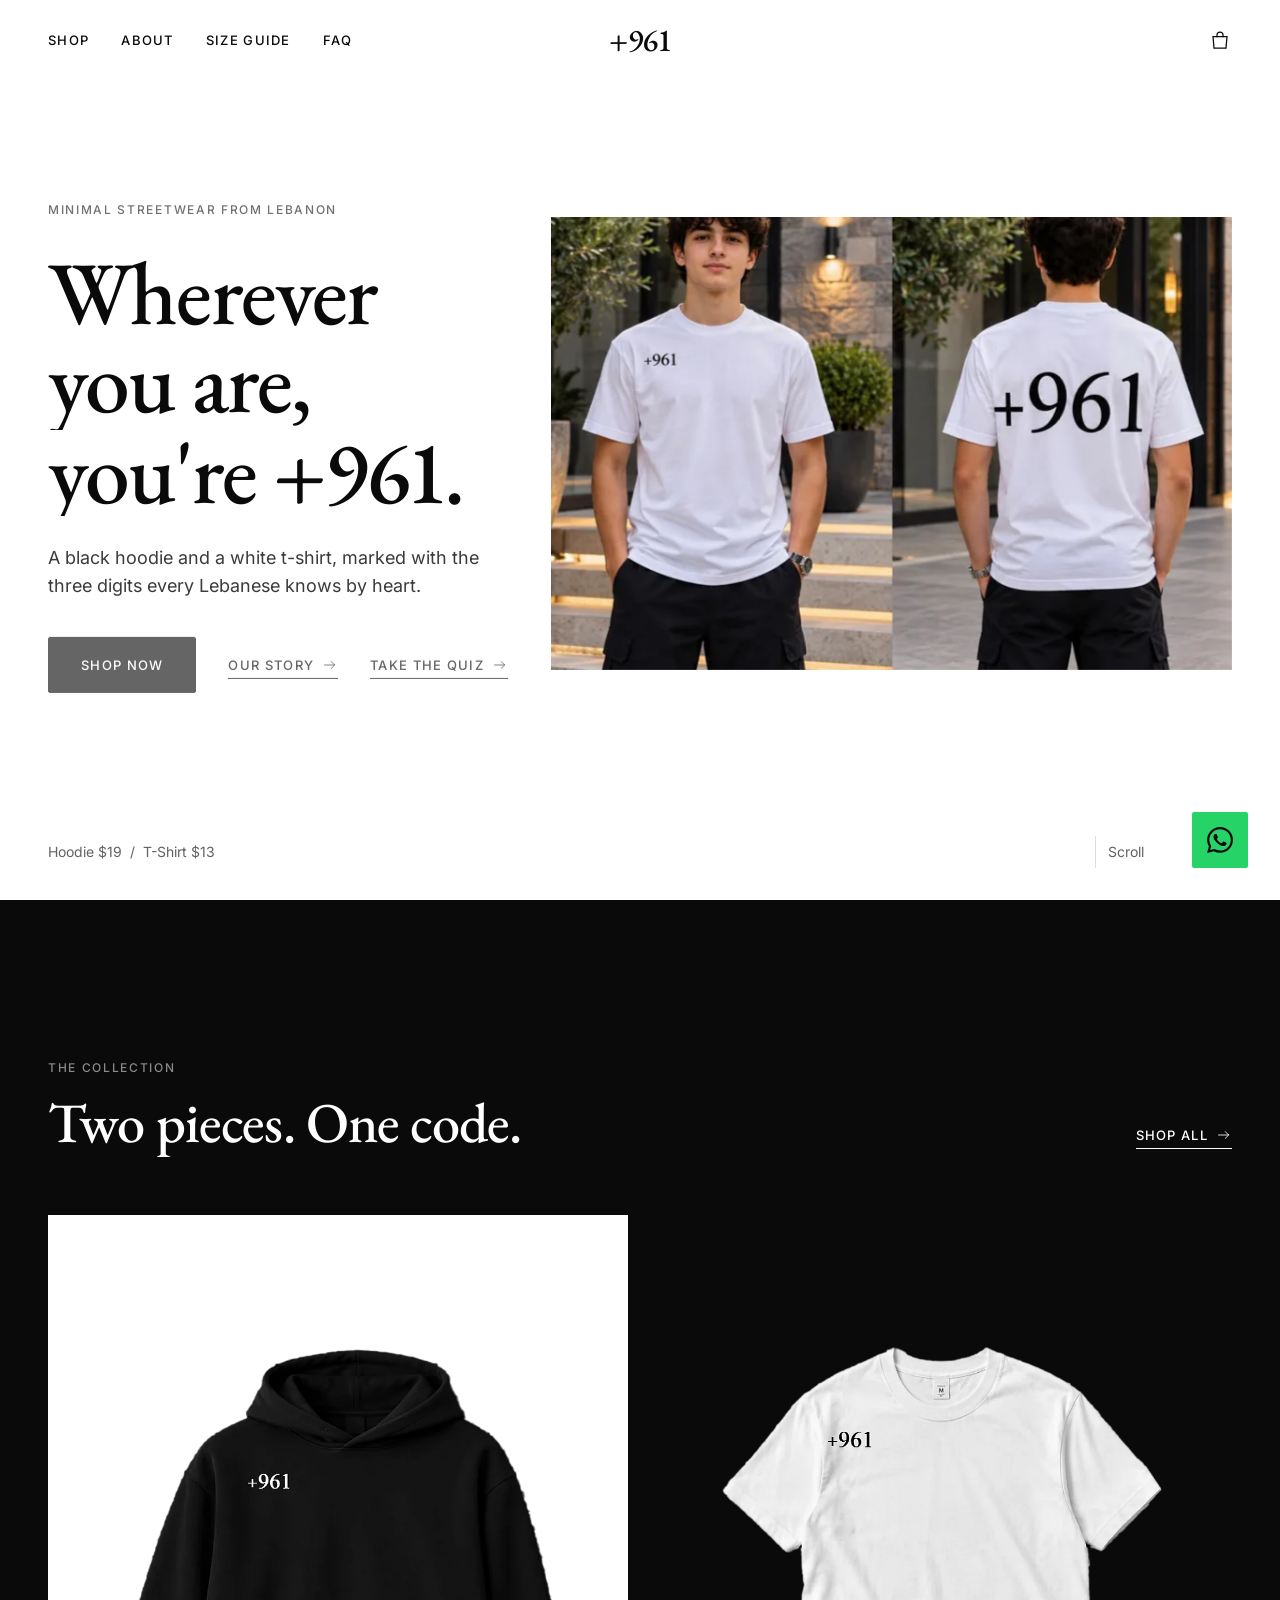
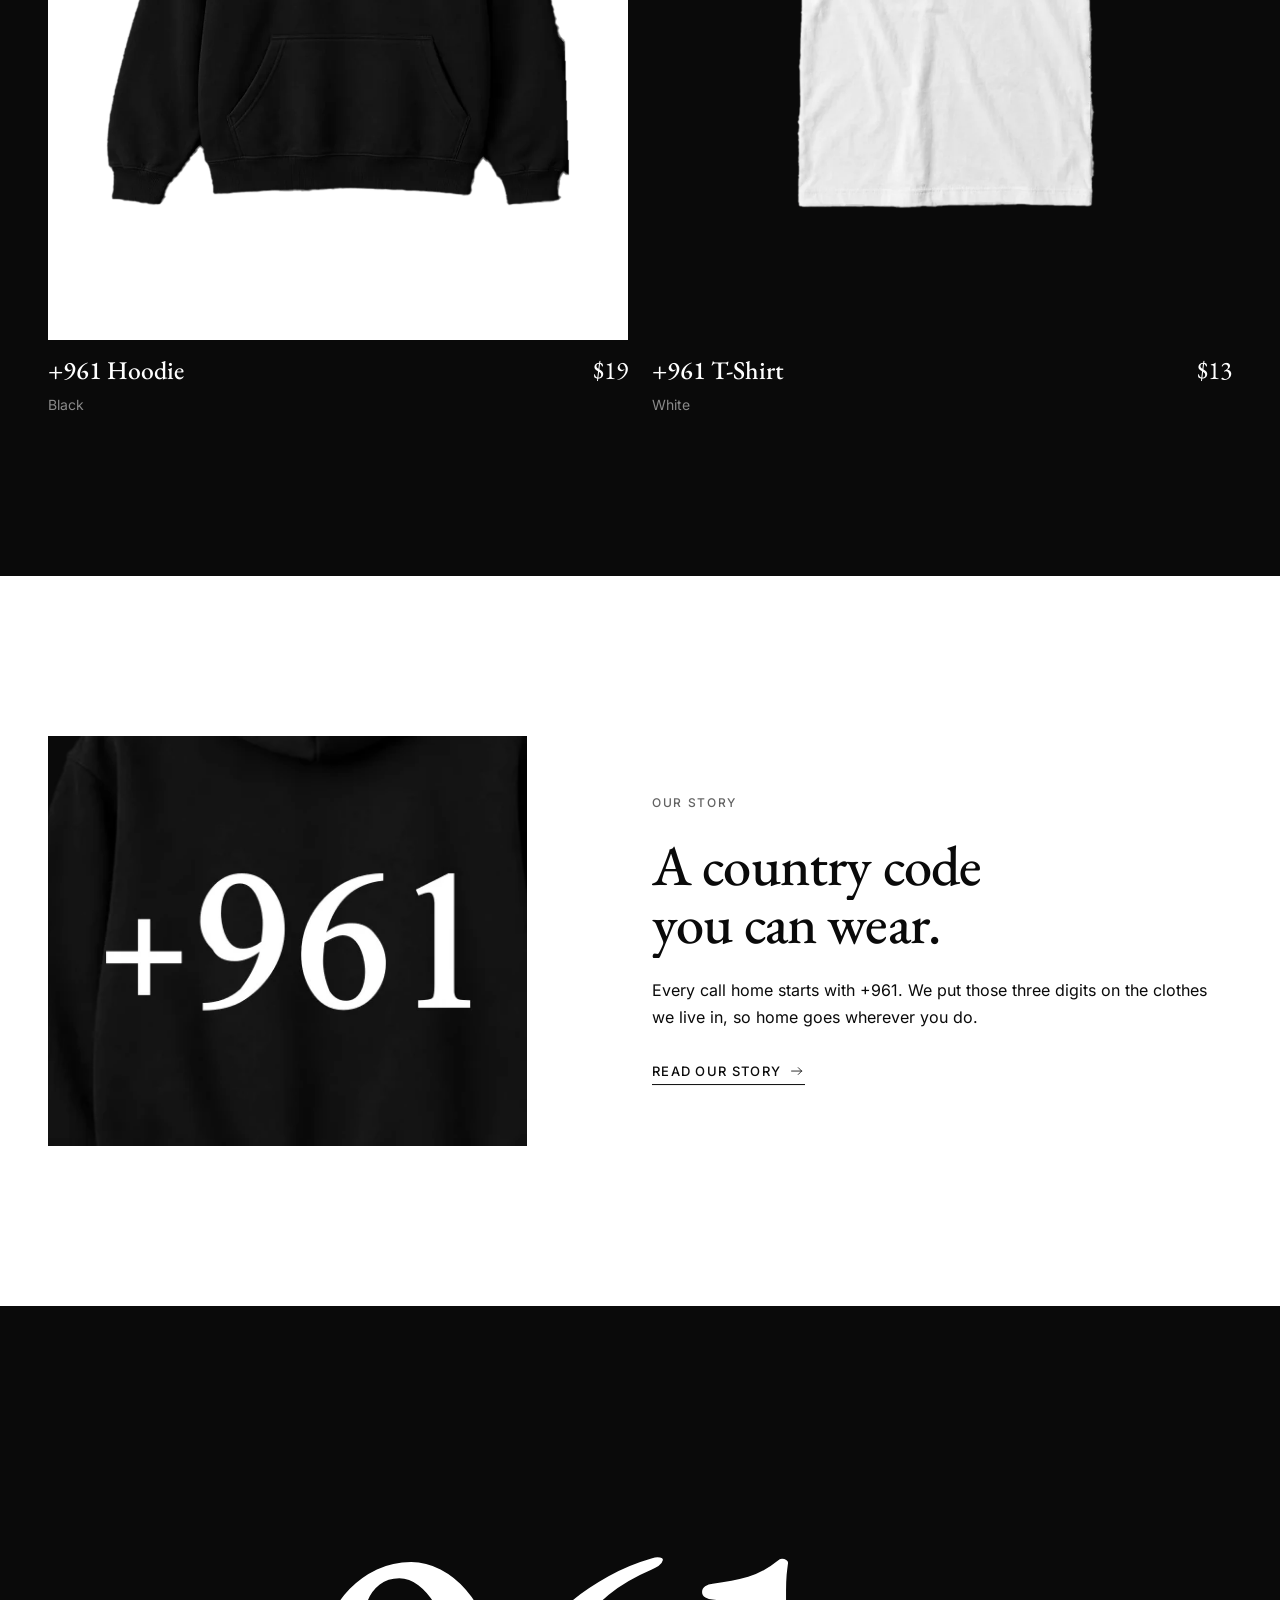
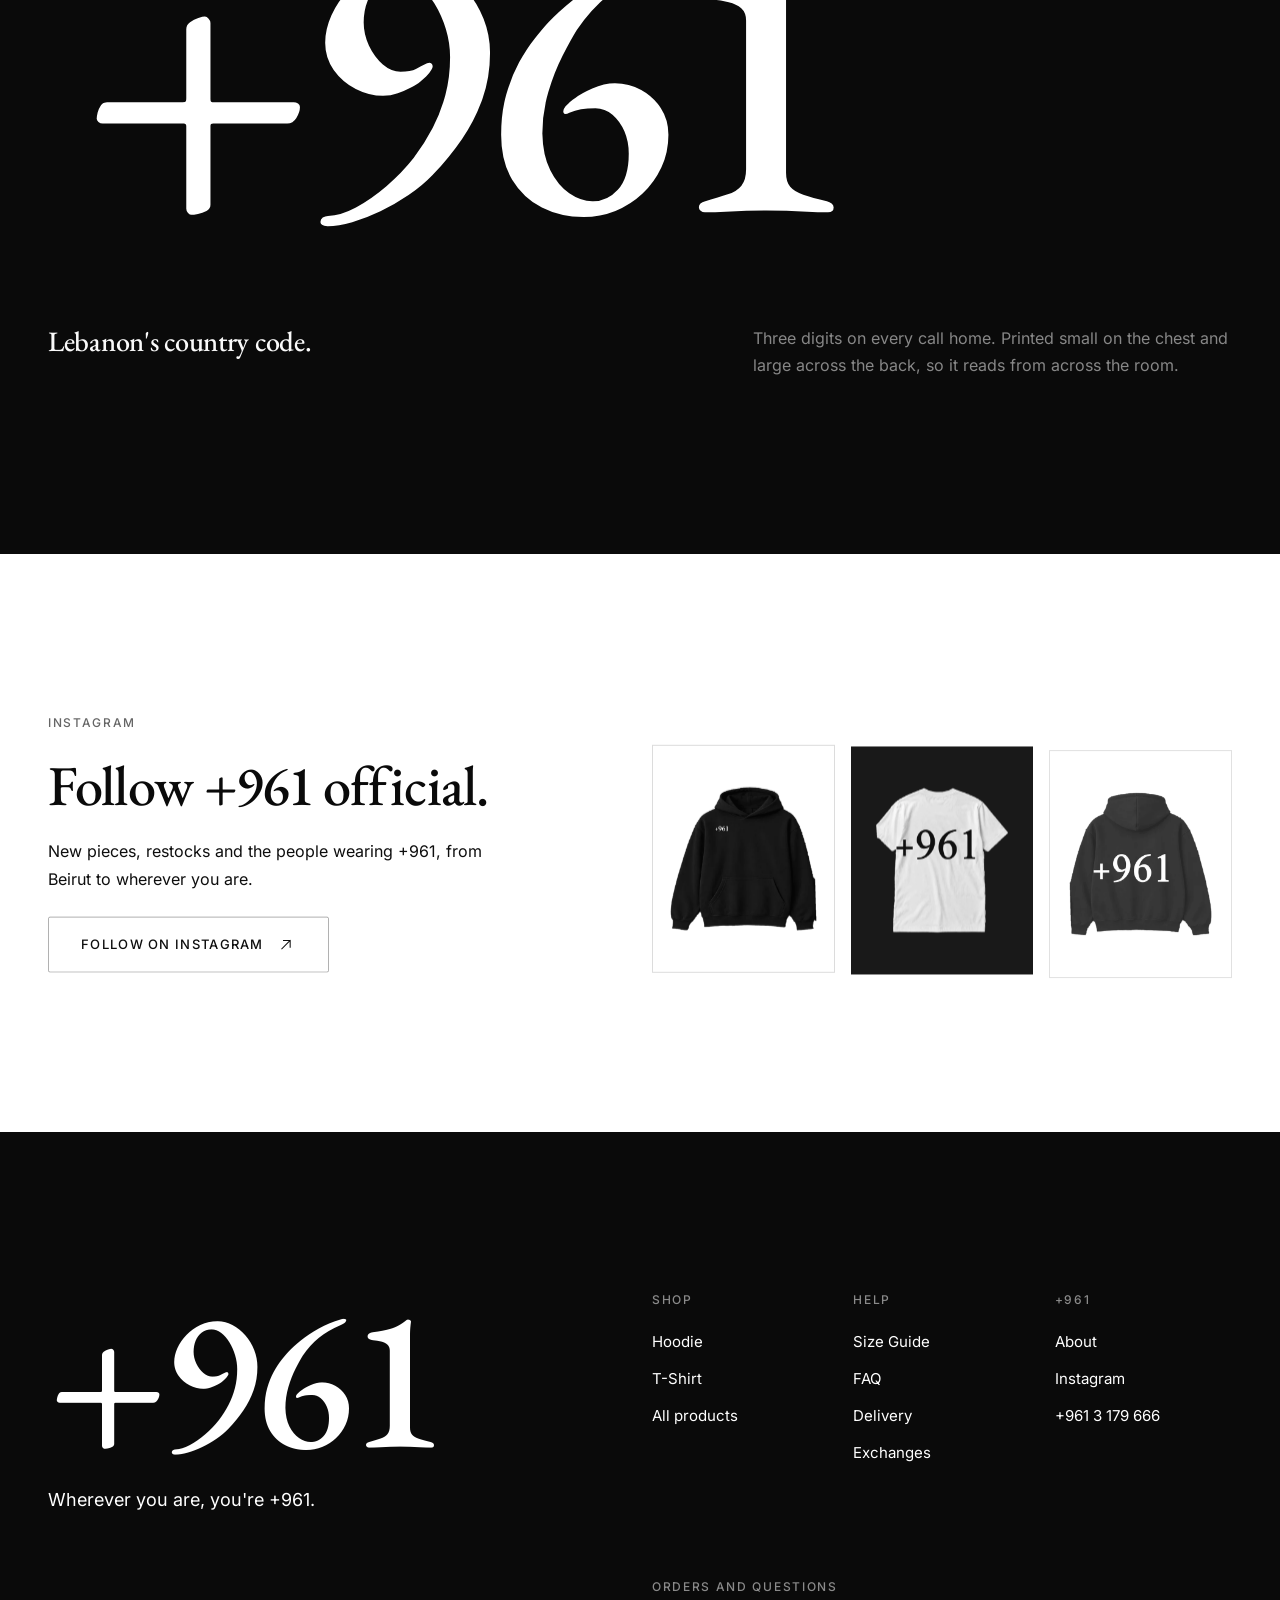
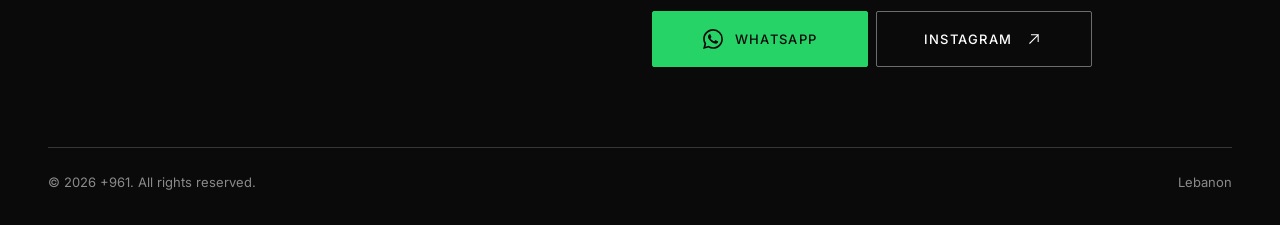
==== index.html @ 2a993844 "Always show the newest version and open on the home page - Pages carry a site version; version.json " ====
<!doctype html>
<html lang="en" data-page="index" data-template="home" data-build="9ef521ce">
<head>
  <meta charset="utf-8">
  <meta name="viewport" content="width=device-width, initial-scale=1, viewport-fit=cover">
  <title>+961 | Lebanese Clothing Brand and Streetwear</title>
  
  <meta name="description" content="+961 is a minimalist Lebanese clothing brand. Shop the +961 hoodie and +961 t-shirt, made for Lebanese people in Lebanon and around the world.">
  
  <meta name="theme-color" content="#0A0A0A">
  <!-- Open Graph: once the site is live, replace each relative image path below with the full URL (https://yourdomain.com/assets/img/...) -->
  <meta property="og:site_name" content="+961">
  <meta property="og:type" content="website">
  <meta property="og:title" content="+961 | Lebanese Clothing Brand and Streetwear">
  <meta property="og:description" content="+961 is a minimalist Lebanese clothing brand. Shop the +961 hoodie and +961 t-shirt, made for Lebanese people in Lebanon and around the world.">
  <meta property="og:image" content="assets/img/og-home.jpg">
  <meta property="og:image:width" content="1200">
  <meta property="og:image:height" content="630">
  <meta property="og:image:alt" content="+961, a Lebanese clothing brand">
  <meta name="twitter:card" content="summary_large_image">
  <link rel="icon" type="image/png" sizes="32x32" href="assets/img/favicon-32.png">
  <link rel="apple-touch-icon" href="assets/img/apple-touch-icon.png">
  <link rel="preload" href="assets/fonts/inter-latin-400-normal.woff2" as="font" type="font/woff2" crossorigin>
  <link rel="preload" href="assets/fonts/eb-garamond-latin-500-normal.woff2" as="font" type="font/woff2" crossorigin>
  <link rel="stylesheet" href="assets/css/site.css?v=fe96176f">
  <style>.is-entering .curtain{animation:curtain-safety 0s 2.5s forwards}@keyframes curtain-safety{to{visibility:hidden}}</style>
  <script>(function(){var d=document.documentElement;d.classList.add('js');try{var c=JSON.parse(localStorage.getItem('961-cart')||'[]');if(Array.isArray(c)&&c.length){d.classList.add('has-bag');d.style.setProperty('--bag-lines',c.length)}}catch(e){}try{if(!window.matchMedia('(prefers-reduced-motion: reduce)').matches&&!localStorage.getItem('961-intro'))d.classList.add('has-intro');if(sessionStorage.getItem('961-nav')){sessionStorage.removeItem('961-nav');d.classList.add('is-entering');}}catch(e){}})();</script>
  <script type="application/ld+json">{"@context":"https://schema.org","@type":"ClothingStore","name":"+961","slogan":"Wherever you are, you're +961.","telephone":"+9613179666","address":{"@type":"PostalAddress","addressCountry":"LB"},"sameAs":["https://www.instagram.com/961o.fficial/"],"currenciesAccepted":"USD","paymentAccepted":"Cash"}</script>
</head>
<body>

  <a class="skip-link" href="#main">Skip to content</a>
  <header class="header" id="header" data-theme="light">
    <div class="header__bg" aria-hidden="true"></div>
    <div class="progress" aria-hidden="true"><span></span></div>
    <div class="wrap header__inner">
      <div class="header__left">
        <button class="icon-btn menu-toggle" type="button" aria-label="Open menu" aria-expanded="false" aria-controls="menu"><span class="burger" aria-hidden="true"><i></i><i></i></span></button>
        <nav class="nav" aria-label="Main">
          <a class="nav__link" href="shop.html" data-nav="shop">Shop</a>
          <a class="nav__link" href="about.html" data-nav="about">About</a>
          <a class="nav__link" href="size-guide.html" data-nav="size-guide">Size Guide</a>
          <a class="nav__link" href="faq.html" data-nav="faq">FAQ</a>
        </nav>
      </div>
      <a class="logo" href="index.html" aria-label="+961, home">+961</a>
      <div class="header__right">
        <button class="icon-btn cart-btn" type="button" data-cart-open aria-label="Open bag, 0 items" aria-controls="cart"><svg class="icon" viewBox="0 0 24 24" aria-hidden="true"><path d="M5 8.5h14l-1 11.5H6L5 8.5Z"/><path d="M9 8.5V7a3 3 0 0 1 6 0v1.5"/></svg><span class="cart-btn__count" data-cart-count aria-hidden="true"><span>0</span></span></button>
      </div>
    </div>
  </header>
  <main id="main" tabindex="-1" data-route="index" data-template="home">
    <section class="hero" data-theme="light">
      <div class="wrap hero__grid">
        <div class="hero__text" data-fab-avoid>
          <p class="label muted" data-hero-fade>Minimal streetwear from Lebanon</p>
          <h1 class="display hero__title">Wherever you are, you're +961.</h1>
          <p class="lead" data-hero-fade>A black hoodie and a white t-shirt, marked with the three digits every Lebanese knows by heart.</p>
          <div class="hero__cta" data-hero-fade data-fab-avoid>
            <a class="btn" href="shop.html"><span class="btn__label">Shop now</span></a>
            <a class="link" href="about.html">Our story <svg class="icon" viewBox="0 0 24 24" aria-hidden="true"><path d="M4 12h15M14 7l5 5-5 5"/></svg></a>
            <button class="link" type="button" data-open-quiz aria-haspopup="dialog" aria-controls="quiz">Take the quiz <svg class="icon" viewBox="0 0 24 24" aria-hidden="true"><path d="M4 12h15M14 7l5 5-5 5"/></svg></button>
          </div>
        </div>
        <div class="hero__media">
          <div class="hero__frame media" data-hero-media>
            <div class="mask__in"><div class="mask__img">
              <img class="hero__img" src="assets/img/lifestyle-tshirt-1284.webp" srcset="assets/img/lifestyle-tshirt-800.webp 800w, assets/img/lifestyle-tshirt-1284.webp 1284w" sizes="(min-width: 1024px) 55vw, 100vw" width="1284" height="860" fetchpriority="high" decoding="async" alt="A young man wearing the white +961 t-shirt, seen from the front with +961 small on the chest and from the back with +961 large across the shoulders">
            </div></div>
          </div>
        </div>
      </div>
      <div class="wrap hero__foot small">
        <span>Hoodie $19 &nbsp;/&nbsp; T-Shirt $13</span>
        <span class="scroll-cue"><span class="scroll-cue__line" aria-hidden="true"></span>Scroll</span>
      </div>
    </section>

    <section class="section" data-theme="dark" aria-labelledby="collection-title">
      <div class="wrap">
        <div class="head head--split">
          <div class="head">
            <p class="label">The collection</p>
            <h2 class="h2" id="collection-title" data-split>Two pieces. One code.</h2>
          </div>
          <a class="link" href="shop.html" data-reveal>Shop all <svg class="icon" viewBox="0 0 24 24" aria-hidden="true"><path d="M4 12h15M14 7l5 5-5 5"/></svg></a>
        </div>
        <div class="cards" data-reveal-group>
          <article class="card" data-reveal-item>
          <a class="card__link" href="hoodie.html" aria-label="+961 Hoodie $19 Black">
            <div class="card__media media tile--light" data-mask>
              <div class="mask__in"><div class="mask__img">
                <img class="card__img card__img--front" src="assets/img/hoodie-front-600.webp" srcset="assets/img/hoodie-front-600.webp 600w, assets/img/hoodie-front-1000.webp 1000w" sizes="50vw" width="1000" height="1250" loading="lazy" decoding="async" alt="+961 Hoodie in black, front view with a small white +961 print on the chest">
                <img class="card__img card__img--back" src="assets/img/hoodie-back-600.webp" srcset="assets/img/hoodie-back-600.webp 600w, assets/img/hoodie-back-1000.webp 1000w" sizes="50vw" width="1000" height="1250" loading="lazy" decoding="async" alt="+961 Hoodie in black, back view with a large white +961 print across the back">
              </div></div>
            </div>
            <div class="card__info">
              <h3 class="card__name">+961 Hoodie</h3>
              <p class="card__price">$19</p>
            </div>
            <p class="card__meta"><span>Black</span><span class="card__view" aria-hidden="true">View</span></p>
          </a>
        </article>
          <article class="card" data-reveal-item>
          <a class="card__link" href="t-shirt.html" aria-label="+961 T-Shirt $13 White">
            <div class="card__media media tile--dark" data-mask>
              <div class="mask__in"><div class="mask__img">
                <img class="card__img card__img--front" src="assets/img/tshirt-front-600.webp" srcset="assets/img/tshirt-front-600.webp 600w, assets/img/tshirt-front-1000.webp 1000w" sizes="50vw" width="1000" height="1250" loading="lazy" decoding="async" alt="+961 T-Shirt in white, front view with a small black +961 print on the chest">
                <img class="card__img card__img--back" src="assets/img/tshirt-back-600.webp" srcset="assets/img/tshirt-back-600.webp 600w, assets/img/tshirt-back-1000.webp 1000w" sizes="50vw" width="1000" height="1250" loading="lazy" decoding="async" alt="+961 T-Shirt in white, back view with a large black +961 print across the back">
              </div></div>
            </div>
            <div class="card__info">
              <h3 class="card__name">+961 T-Shirt</h3>
              <p class="card__price">$13</p>
            </div>
            <p class="card__meta"><span>White</span><span class="card__view" aria-hidden="true">View</span></p>
          </a>
        </article>
        </div>
      </div>
    </section>

    <section class="section" data-theme="light" aria-labelledby="story-title">
      <div class="wrap grid story">
        <div class="story__media">
          <div class="media tile--dark" data-mask>
            <div class="mask__in"><div class="mask__img">
              <img src="assets/img/print-detail.webp" width="496" height="424" loading="lazy" decoding="async" alt="Close-up of the white +961 print on black fabric">
            </div></div>
          </div>
        </div>
        <div class="story__text">
          <p class="label muted" data-reveal>Our story</p>
          <h2 class="h2" id="story-title" data-split>A country code you can wear.</h2>
          <p class="body" data-reveal>Every call home starts with +961. We put those three digits on the clothes we live in, so home goes wherever you do.</p>
          <a class="link" href="about.html" data-reveal>Read our story <svg class="icon" viewBox="0 0 24 24" aria-hidden="true"><path d="M4 12h15M14 7l5 5-5 5"/></svg></a>
        </div>
      </div>
    </section>

    <section class="section statement" data-theme="dark" aria-label="+961">
      <p class="statement__type" data-statement aria-hidden="true">+961</p>
      <div class="wrap statement__foot">
        <p class="h3" data-reveal>Lebanon's country code.</p>
        <p class="body muted" data-reveal>Three digits on every call home. Printed small on the chest and large across the back, so it reads from across the room.</p>
      </div>
    </section>

    <section class="section" data-theme="light" aria-labelledby="ig-title">
      <div class="wrap">
        <!-- Reviews stay hidden until you add real reviews in assets/js/content.js -->
        <div class="reviews" data-reviews hidden>
          <div class="head"><p class="label">From customers</p><h2 class="h2">In their words.</h2></div>
          <div class="reviews__list"></div>
        </div>
        <!-- Customer photos stay hidden until you add real photos in assets/js/content.js -->
        <div class="gallery" data-gallery hidden>
          <div class="head"><p class="label">Worn by you</p><h2 class="h2">+961, around the world.</h2></div>
          <div class="gallery__grid"></div>
        </div>
        <div class="grid ig">
          <div class="ig__text">
            <p class="label muted" data-reveal>Instagram</p>
            <h2 class="h2" id="ig-title" data-split>Follow +961 official.</h2>
            <p class="body" data-reveal>New pieces, restocks and the people wearing +961, from Beirut to wherever you are.</p>
            <a class="btn btn--outline" href="https://www.instagram.com/961o.fficial/" target="_blank" rel="noopener" data-reveal><span class="btn__label">Follow on Instagram <svg class="icon" viewBox="0 0 24 24" aria-hidden="true"><path d="M7 17L17 7M9 7h8v8"/></svg></span></a>
          </div>
          <div class="ig__tiles" data-reveal-group>
            <a class="ig__tile tile--light" href="https://www.instagram.com/961o.fficial/" target="_blank" rel="noopener" data-reveal-item aria-label="+961 official on Instagram"><img src="assets/img/hoodie-front-600.webp" width="600" height="750" loading="lazy" decoding="async" alt="+961 Hoodie in black, front view with a small white +961 print on the chest"></a>
            <a class="ig__tile tile--dark" href="https://www.instagram.com/961o.fficial/" target="_blank" rel="noopener" data-reveal-item aria-label="+961 official on Instagram"><img src="assets/img/tshirt-back-600.webp" width="600" height="750" loading="lazy" decoding="async" alt="+961 T-Shirt in white, back view with a large black +961 print across the back"></a>
            <a class="ig__tile tile--light" href="https://www.instagram.com/961o.fficial/" target="_blank" rel="noopener" data-reveal-item aria-label="+961 official on Instagram"><img src="assets/img/hoodie-back-600.webp" width="600" height="750" loading="lazy" decoding="async" alt="+961 Hoodie in black, back view with a large white +961 print across the back"></a>
          </div>
        </div>
      </div>
    </section>
  </main>

  <footer class="footer" data-theme="dark" data-fab-avoid>
    <div class="wrap">
      <div class="grid footer__top">
        <div class="footer__brand">
          <a class="footer__logo" href="index.html" aria-label="+961, home">+961</a>
          <p class="lead">Wherever you are, you're +961.</p>
        </div>
        <div class="footer__cols">
          <div class="footer__col"><p class="label">Shop</p><a href="hoodie.html">Hoodie</a><a href="t-shirt.html">T-Shirt</a><a href="shop.html">All products</a></div>
          <div class="footer__col"><p class="label">Help</p><a href="size-guide.html">Size Guide</a><a href="faq.html">FAQ</a><a href="faq.html#delivery">Delivery</a><a href="faq.html#exchanges">Exchanges</a></div>
          <div class="footer__col"><p class="label">+961</p><a href="about.html">About</a><a href="https://www.instagram.com/961o.fficial/" target="_blank" rel="noopener">Instagram</a><a href="tel:+9613179666">+961 3 179 666</a></div>
        </div>
        <div class="footer__contact">
          <p class="label muted">Orders and questions</p>
          <div class="btn-row">
            <a class="btn btn--wa " href="https://wa.me/9613179666?text=Hi%20%2B961%2C%20I%20have%20a%20question." target="_blank" rel="noopener" ><span class="btn__label"><svg class="icon icon--wa" viewBox="0 0 24 24" aria-hidden="true"><path d="M17.472 14.382c-.297-.149-1.758-.867-2.03-.967-.273-.099-.471-.148-.67.15-.197.297-.767.966-.94 1.164-.173.199-.347.223-.644.075-.297-.15-1.255-.463-2.39-1.475-.883-.788-1.48-1.761-1.653-2.059-.173-.297-.018-.458.13-.606.134-.133.298-.347.446-.52.149-.174.198-.298.298-.497.099-.198.05-.371-.025-.52-.075-.149-.669-1.612-.916-2.207-.242-.579-.487-.5-.669-.51-.173-.008-.371-.01-.57-.01-.198 0-.52.074-.792.372-.272.297-1.04 1.016-1.04 2.479 0 1.462 1.065 2.875 1.213 3.074.149.198 2.096 3.2 5.077 4.487.709.306 1.262.489 1.694.625.712.227 1.36.195 1.871.118.571-.085 1.758-.719 2.006-1.413.248-.694.248-1.289.173-1.413-.074-.124-.272-.198-.57-.347m-5.421 7.403h-.004a9.87 9.87 0 01-5.031-1.378l-.361-.214-3.741.982.998-3.648-.235-.374a9.86 9.86 0 01-1.51-5.26c.001-5.45 4.436-9.884 9.888-9.884 2.64 0 5.122 1.03 6.988 2.898a9.825 9.825 0 012.893 6.994c-.003 5.45-4.437 9.884-9.885 9.884m8.413-18.297A11.815 11.815 0 0012.05 0C5.495 0 .16 5.335.157 11.892c0 2.096.547 4.142 1.588 5.945L.057 24l6.305-1.654a11.882 11.882 0 005.683 1.448h.005c6.554 0 11.89-5.335 11.893-11.893a11.821 11.821 0 00-3.48-8.413Z"/></svg><span class="wa-long">WhatsApp</span><span class="wa-short">WhatsApp</span></span></a>
            <a class="btn btn--outline " href="https://www.instagram.com/961o.fficial/" target="_blank" rel="noopener" aria-label="+961 official on Instagram"><span class="btn__label">Instagram <svg class="icon" viewBox="0 0 24 24" aria-hidden="true"><path d="M7 17L17 7M9 7h8v8"/></svg></span></a>
          </div>
        </div>
      </div>
      <div class="footer__bottom"><p>© 2026 +961. All rights reserved.</p><p>Lebanon</p></div>
    </div>
  </footer>

  <div class="menu" id="menu" data-theme="dark" aria-hidden="true" aria-label="Menu">
    <div class="wrap menu__inner">
      <ul class="menu__links">
        <li class="menu__link"><a href="shop.html">Shop</a></li>
        <li class="menu__link"><a href="about.html">About</a></li>
        <li class="menu__link"><a href="size-guide.html">Size Guide</a></li>
        <li class="menu__link"><a href="faq.html">FAQ</a></li>
      </ul>
      <div class="menu__foot">
        <p class="lead">Wherever you are, you're +961.</p>
        <div class="btn-row">
          <a class="btn btn--wa " href="https://wa.me/9613179666?text=Hi%20%2B961%2C%20I%20have%20a%20question." target="_blank" rel="noopener" ><span class="btn__label"><svg class="icon icon--wa" viewBox="0 0 24 24" aria-hidden="true"><path d="M17.472 14.382c-.297-.149-1.758-.867-2.03-.967-.273-.099-.471-.148-.67.15-.197.297-.767.966-.94 1.164-.173.199-.347.223-.644.075-.297-.15-1.255-.463-2.39-1.475-.883-.788-1.48-1.761-1.653-2.059-.173-.297-.018-.458.13-.606.134-.133.298-.347.446-.52.149-.174.198-.298.298-.497.099-.198.05-.371-.025-.52-.075-.149-.669-1.612-.916-2.207-.242-.579-.487-.5-.669-.51-.173-.008-.371-.01-.57-.01-.198 0-.52.074-.792.372-.272.297-1.04 1.016-1.04 2.479 0 1.462 1.065 2.875 1.213 3.074.149.198 2.096 3.2 5.077 4.487.709.306 1.262.489 1.694.625.712.227 1.36.195 1.871.118.571-.085 1.758-.719 2.006-1.413.248-.694.248-1.289.173-1.413-.074-.124-.272-.198-.57-.347m-5.421 7.403h-.004a9.87 9.87 0 01-5.031-1.378l-.361-.214-3.741.982.998-3.648-.235-.374a9.86 9.86 0 01-1.51-5.26c.001-5.45 4.436-9.884 9.888-9.884 2.64 0 5.122 1.03 6.988 2.898a9.825 9.825 0 012.893 6.994c-.003 5.45-4.437 9.884-9.885 9.884m8.413-18.297A11.815 11.815 0 0012.05 0C5.495 0 .16 5.335.157 11.892c0 2.096.547 4.142 1.588 5.945L.057 24l6.305-1.654a11.882 11.882 0 005.683 1.448h.005c6.554 0 11.89-5.335 11.893-11.893a11.821 11.821 0 00-3.48-8.413Z"/></svg><span class="wa-long">WhatsApp</span><span class="wa-short">WhatsApp</span></span></a>
          <a class="btn btn--outline " href="https://www.instagram.com/961o.fficial/" target="_blank" rel="noopener" aria-label="+961 official on Instagram"><span class="btn__label">Instagram <svg class="icon" viewBox="0 0 24 24" aria-hidden="true"><path d="M7 17L17 7M9 7h8v8"/></svg></span></a>
        </div>
        <a class="small muted" href="tel:+9613179666">+961 3 179 666</a>
      </div>
    </div>
  </div>

  <div class="scrim" aria-hidden="true"></div>
  <aside class="drawer" id="cart" data-theme="light" role="dialog" aria-modal="true" aria-labelledby="cart-title" aria-hidden="true">
    <div class="drawer__head">
      <h2 class="drawer__title" id="cart-title">Bag <span data-cart-title-count></span></h2>
      <button class="icon-btn" type="button" data-cart-close aria-label="Close bag"><svg class="icon" viewBox="0 0 24 24" aria-hidden="true"><path d="M6 6l12 12M18 6L6 18"/></svg></button>
    </div>
    <div class="drawer__body" data-lenis-prevent>
      <div class="drawer__empty" data-cart-empty>
        <p class="h3">Your bag is empty.</p>
        <p class="small muted">The hoodie and the t-shirt are both in the shop.</p>
        <a class="btn" href="shop.html"><span class="btn__label">Shop the collection</span></a>
      </div>
      <ul class="lines" data-cart-lines hidden></ul>
    </div>
    <div class="drawer__foot" data-cart-foot hidden>
      <div class="drawer__row"><span>Subtotal</span><span class="price" data-cart-subtotal>$0</span></div>
      <p class="small muted">Delivery is added at checkout.</p>
      <div class="btn-row">
        <a class="btn" href="checkout.html"><span class="btn__label">Checkout</span></a>
        <a class="btn btn--wa " href="https://wa.me/9613179666?text=Hi%20%2B961%2C%20I'd%20like%20to%20place%20an%20order." target="_blank" rel="noopener" data-cart-wa><span class="btn__label"><svg class="icon icon--wa" viewBox="0 0 24 24" aria-hidden="true"><path d="M17.472 14.382c-.297-.149-1.758-.867-2.03-.967-.273-.099-.471-.148-.67.15-.197.297-.767.966-.94 1.164-.173.199-.347.223-.644.075-.297-.15-1.255-.463-2.39-1.475-.883-.788-1.48-1.761-1.653-2.059-.173-.297-.018-.458.13-.606.134-.133.298-.347.446-.52.149-.174.198-.298.298-.497.099-.198.05-.371-.025-.52-.075-.149-.669-1.612-.916-2.207-.242-.579-.487-.5-.669-.51-.173-.008-.371-.01-.57-.01-.198 0-.52.074-.792.372-.272.297-1.04 1.016-1.04 2.479 0 1.462 1.065 2.875 1.213 3.074.149.198 2.096 3.2 5.077 4.487.709.306 1.262.489 1.694.625.712.227 1.36.195 1.871.118.571-.085 1.758-.719 2.006-1.413.248-.694.248-1.289.173-1.413-.074-.124-.272-.198-.57-.347m-5.421 7.403h-.004a9.87 9.87 0 01-5.031-1.378l-.361-.214-3.741.982.998-3.648-.235-.374a9.86 9.86 0 01-1.51-5.26c.001-5.45 4.436-9.884 9.888-9.884 2.64 0 5.122 1.03 6.988 2.898a9.825 9.825 0 012.893 6.994c-.003 5.45-4.437 9.884-9.885 9.884m8.413-18.297A11.815 11.815 0 0012.05 0C5.495 0 .16 5.335.157 11.892c0 2.096.547 4.142 1.588 5.945L.057 24l6.305-1.654a11.882 11.882 0 005.683 1.448h.005c6.554 0 11.89-5.335 11.893-11.893a11.821 11.821 0 00-3.48-8.413Z"/></svg><span class="wa-long">Order on WhatsApp</span><span class="wa-short">WhatsApp</span></span></a>
      </div>
    </div>
  </aside>

  <div class="modal" id="size-modal" role="dialog" aria-modal="true" aria-labelledby="size-modal-title" aria-hidden="true">
    <div class="modal__backdrop" data-modal-close></div>
    <div class="modal__panel" data-theme="light" data-lenis-prevent>
      <div class="modal__head">
        <h2 class="h3" id="size-modal-title">Size guide</h2>
        <button class="icon-btn modal__close" type="button" data-modal-close aria-label="Close size guide"><svg class="icon" viewBox="0 0 24 24" aria-hidden="true"><path d="M6 6l12 12M18 6L6 18"/></svg></button>
      </div>
      <div class="tabs" role="tablist" aria-label="Product">
        <button class="tab" type="button" role="tab" data-tab="hoodie" aria-selected="true" aria-controls="sg-hoodie" id="sg-tab-hoodie">Hoodie</button>
        <button class="tab" type="button" role="tab" data-tab="tshirt" aria-selected="false" aria-controls="sg-tshirt" id="sg-tab-tshirt" tabindex="-1">T-Shirt</button>
      </div>
      <div id="sg-hoodie" role="tabpanel" aria-labelledby="sg-tab-hoodie"><div class="table-wrap"><table class="size-table" data-placeholder>
            <caption class="sr-only">Hoodie measurements in centimeters</caption>
            <thead><tr><th scope="col">Size</th><th scope="col">Chest (A)</th><th scope="col">Length (B)</th><th scope="col">Sleeve (C)</th></tr></thead>
            <tbody><tr><th scope="row">S</th><td>56</td><td>68</td><td>60</td></tr><tr><th scope="row">M</th><td>58</td><td>70</td><td>61</td></tr><tr><th scope="row">L</th><td>60</td><td>72</td><td>62</td></tr><tr><th scope="row">XL</th><td>62</td><td>74</td><td>63</td></tr><tr><th scope="row">XXL</th><td>64</td><td>76</td><td>64</td></tr></tbody>
          </table></div></div>
      <div id="sg-tshirt" role="tabpanel" aria-labelledby="sg-tab-tshirt" hidden><div class="table-wrap"><table class="size-table" data-placeholder>
            <caption class="sr-only">T-shirt measurements in centimeters</caption>
            <thead><tr><th scope="col">Size</th><th scope="col">Chest (A)</th><th scope="col">Length (B)</th><th scope="col">Sleeve (C)</th></tr></thead>
            <tbody><tr><th scope="row">S</th><td>50</td><td>70</td><td>20</td></tr><tr><th scope="row">M</th><td>53</td><td>72</td><td>21</td></tr><tr><th scope="row">L</th><td>56</td><td>74</td><td>22</td></tr><tr><th scope="row">XL</th><td>59</td><td>76</td><td>23</td></tr><tr><th scope="row">XXL</th><td>62</td><td>78</td><td>24</td></tr></tbody>
          </table></div></div>
      <div class="modal__foot">
        <p class="small muted">Measurements in centimeters, taken with the garment laid flat. A: chest, armpit to armpit. B: length, shoulder to hem. C: sleeve, shoulder seam to cuff.</p>
        <a class="link" href="size-guide.html">Full size guide <svg class="icon" viewBox="0 0 24 24" aria-hidden="true"><path d="M4 12h15M14 7l5 5-5 5"/></svg></a>
      </div>
    </div>
  </div>

  <div class="modal quiz" id="quiz" role="dialog" aria-modal="true" aria-labelledby="quiz-title" aria-hidden="true">
    <div class="modal__backdrop" data-quiz-close></div>
    <div class="modal__panel quiz__panel" data-theme="light" data-lenis-prevent>
      <div class="modal__head">
        <p class="label muted" id="quiz-title">Find your +961</p>
        <button class="icon-btn modal__close" type="button" data-quiz-close aria-label="Close the quiz"><svg class="icon" viewBox="0 0 24 24" aria-hidden="true"><path d="M6 6l12 12M18 6L6 18"/></svg></button>
      </div>
      <div class="quiz__body" data-quiz-body></div>
    </div>
  </div>

  <div class="lightbox" id="lightbox" data-theme="light" role="dialog" aria-modal="true" aria-label="Product images" aria-hidden="true">
    <div class="wrap lightbox__bar">
      <span class="lightbox__count" aria-live="polite">1 / 2</span>
      <button class="icon-btn" type="button" data-lb-close aria-label="Close images" style="margin-right:-12px"><svg class="icon" viewBox="0 0 24 24" aria-hidden="true"><path d="M6 6l12 12M18 6L6 18"/></svg></button>
    </div>
    <div class="lightbox__stage"><img class="lightbox__img" src="assets/img/hoodie-front-1000.webp" alt="" width="1000" height="1250"></div>
    <div class="lightbox__nav">
      <button class="icon-btn" type="button" data-lb-prev aria-label="Previous image"><svg class="icon" viewBox="0 0 24 24" aria-hidden="true"><path d="M15 5l-7 7 7 7"/></svg></button>
      <span class="small muted">Tap to zoom</span>
      <button class="icon-btn" type="button" data-lb-next aria-label="Next image"><svg class="icon" viewBox="0 0 24 24" aria-hidden="true"><path d="M9 5l7 7-7 7"/></svg></button>
    </div>
  </div>

  <a class="fab" href="https://wa.me/9613179666?text=Hi%20%2B961%2C%20I%20have%20a%20question." target="_blank" rel="noopener" aria-label="Chat with +961 on WhatsApp"><svg class="icon icon--wa" viewBox="0 0 24 24" aria-hidden="true"><path d="M17.472 14.382c-.297-.149-1.758-.867-2.03-.967-.273-.099-.471-.148-.67.15-.197.297-.767.966-.94 1.164-.173.199-.347.223-.644.075-.297-.15-1.255-.463-2.39-1.475-.883-.788-1.48-1.761-1.653-2.059-.173-.297-.018-.458.13-.606.134-.133.298-.347.446-.52.149-.174.198-.298.298-.497.099-.198.05-.371-.025-.52-.075-.149-.669-1.612-.916-2.207-.242-.579-.487-.5-.669-.51-.173-.008-.371-.01-.57-.01-.198 0-.52.074-.792.372-.272.297-1.04 1.016-1.04 2.479 0 1.462 1.065 2.875 1.213 3.074.149.198 2.096 3.2 5.077 4.487.709.306 1.262.489 1.694.625.712.227 1.36.195 1.871.118.571-.085 1.758-.719 2.006-1.413.248-.694.248-1.289.173-1.413-.074-.124-.272-.198-.57-.347m-5.421 7.403h-.004a9.87 9.87 0 01-5.031-1.378l-.361-.214-3.741.982.998-3.648-.235-.374a9.86 9.86 0 01-1.51-5.26c.001-5.45 4.436-9.884 9.888-9.884 2.64 0 5.122 1.03 6.988 2.898a9.825 9.825 0 012.893 6.994c-.003 5.45-4.437 9.884-9.885 9.884m8.413-18.297A11.815 11.815 0 0012.05 0C5.495 0 .16 5.335.157 11.892c0 2.096.547 4.142 1.588 5.945L.057 24l6.305-1.654a11.882 11.882 0 005.683 1.448h.005c6.554 0 11.89-5.335 11.893-11.893a11.821 11.821 0 00-3.48-8.413Z"/></svg></a>
  <div class="curtain" aria-hidden="true"><span class="curtain__logo">+961</span></div>
  <div class="intro" aria-hidden="true"><div class="intro__word"><span>+</span><span>9</span><span>6</span><span>1</span></div></div>
  <div class="cursor" aria-hidden="true"><span class="cursor__ring"></span><span class="cursor__dot"></span></div>
  <p class="sr-only" id="route-announcer" aria-live="polite"></p>
  <script src="assets/vendor/gsap.min.js?v=3.12.5" defer></script>
  <script src="assets/vendor/ScrollTrigger.min.js?v=3.12.5" defer></script>
  <script src="assets/vendor/lenis.min.js?v=1.1.13" defer></script>
  <script src="assets/js/content.js?v=32404138" defer></script>
  <script src="assets/js/site.js?v=e2e3e545" defer></script>
</body>
</html>
---- assets/css/site.css ----
@font-face{font-family:"Inter";font-style:normal;font-weight:400;font-display:swap;src:url("../fonts/inter-latin-400-normal.woff2") format("woff2")}
@font-face{font-family:"Inter";font-style:normal;font-weight:500;font-display:swap;src:url("../fonts/inter-latin-500-normal.woff2") format("woff2")}
@font-face{font-family:"Inter";font-style:normal;font-weight:600;font-display:swap;src:url("../fonts/inter-latin-600-normal.woff2") format("woff2")}
@font-face{font-family:"EB Garamond";font-style:normal;font-weight:400;font-display:swap;src:url("../fonts/eb-garamond-latin-400-normal.woff2") format("woff2")}
@font-face{font-family:"EB Garamond";font-style:normal;font-weight:500;font-display:swap;src:url("../fonts/eb-garamond-latin-500-normal.woff2") format("woff2")}
@font-face{font-family:"EB Garamond";font-style:italic;font-weight:400;font-display:swap;src:url("../fonts/eb-garamond-latin-400-italic.woff2") format("woff2")}
/* ==========================================================================
   +961 — site styles
   Layout: 12-column grid, 1440px max width, 8px spacing scale.
   Colour: black and white sections that alternate; grays only for details;
   WhatsApp green only on WhatsApp buttons.
   ========================================================================== */

:root {
  --black: #0A0A0A;
  --white: #FFFFFF;
  --gray-100: #F5F5F5;
  --gray-500: #8A8A8A;
  --wa: #25D366;

  --serif: "EB Garamond", Garamond, "Times New Roman", serif;
  --sans: "Inter", system-ui, -apple-system, "Segoe UI", Roboto, Arial, sans-serif;

  --ease: cubic-bezier(.22, 1, .36, 1);
  --ease-io: cubic-bezier(.65, 0, .35, 1);
  --t-fast: 300ms;
  --t-base: 500ms;
  --t-slow: 800ms;

  --radius: 2px;
  --s1: 8px; --s2: 16px; --s3: 24px; --s4: 32px; --s5: 40px; --s6: 48px; --s8: 64px; --s10: 80px; --s12: 96px;

  --maxw: 1440px;
  --gutter: 16px;
  --gap: 16px;
  --section: 80px;
  --header-h: 64px;
  --btn-h: 56px;
  --bar-h: 0px;

  color-scheme: light;
}
@media (min-width: 768px) {
  :root { --gutter: 32px; --gap: 24px; --section: 120px; --header-h: 72px; }
}
@media (min-width: 1280px) {
  :root { --gutter: 48px; --section: 160px; --header-h: 80px; }
}

/* ---------- themes: every element inherits from the section it sits on ---------- */
[data-theme="light"] {
  --bg: var(--white);
  --fg: var(--black);
  --muted: rgba(10, 10, 10, .64);
  --line: rgba(10, 10, 10, .14);
  --line-strong: rgba(10, 10, 10, .32);
  --field: var(--gray-100);
  background: var(--bg);
  color: var(--fg);
}
[data-theme="dark"] {
  --bg: var(--black);
  --fg: var(--white);
  --muted: var(--gray-500);
  --line: rgba(255, 255, 255, .18);
  --line-strong: rgba(255, 255, 255, .4);
  --field: rgba(255, 255, 255, .06);
  background: var(--bg);
  color: var(--fg);
}

/* ---------- base ---------- */
*, *::before, *::after { box-sizing: border-box; }
html { -webkit-text-size-adjust: 100%; text-size-adjust: 100%; scrollbar-width: thin; scrollbar-color: var(--black) var(--gray-100); }
body {
  margin: 0;
  font-family: var(--sans);
  font-size: 16px;
  line-height: 1.6;
  background: var(--white);
  color: var(--black);
  -webkit-font-smoothing: antialiased;
  -moz-osx-font-smoothing: grayscale;
  overflow-x: clip;
}
img, svg { display: block; max-width: 100%; }
img { height: auto; }
a { color: inherit; text-decoration: none; }
button { font: inherit; color: inherit; background: none; border: 0; padding: 0; margin: 0; cursor: pointer; -webkit-tap-highlight-color: transparent; }
h1, h2, h3, h4, p, ul, ol, figure, blockquote, dl, dd, fieldset, legend { margin: 0; padding: 0; }
fieldset { border: 0; min-width: 0; }
ul, ol { list-style: none; }
table { border-collapse: collapse; }
::selection { background: var(--black); color: var(--white); }
[data-theme="dark"] ::selection { background: var(--white); color: var(--black); }
:focus-visible { outline: 2px solid currentColor; outline-offset: 3px; }
::-webkit-scrollbar { width: 8px; height: 8px; }
::-webkit-scrollbar-track { background: var(--gray-100); }
::-webkit-scrollbar-thumb { background: var(--black); border-radius: 0; }

html.lenis, html.lenis body { height: auto; }
.lenis.lenis-smooth { scroll-behavior: auto !important; }
.lenis.lenis-smooth [data-lenis-prevent] { overscroll-behavior: contain; }
.lenis.lenis-stopped { overflow: hidden; }

[hidden] { display: none !important; }
.sr-only { position: absolute !important; width: 1px; height: 1px; padding: 0; margin: -1px; overflow: hidden; clip: rect(0 0 0 0); white-space: nowrap; border: 0; }
.skip-link { position: fixed; top: calc(8px + env(safe-area-inset-top, 0px)); left: 8px; z-index: 200; padding: 12px 16px; background: var(--black); color: var(--white); font-size: 14px; transform: translateY(-200%); transition: transform var(--t-fast) var(--ease); }
.skip-link:focus { transform: none; }

/* ---------- layout ---------- */
.wrap {
  width: 100%;
  max-width: var(--maxw);
  margin-inline: auto;
  padding-left: max(var(--gutter), env(safe-area-inset-left, 0px));
  padding-right: max(var(--gutter), env(safe-area-inset-right, 0px));
}
.grid { display: grid; grid-template-columns: repeat(12, minmax(0, 1fr)); column-gap: var(--gap); }
.section { padding-block: var(--section); position: relative; }
.section--tight { padding-block: calc(var(--section) * .6); }
main { display: block; min-height: 60vh; }
main:focus { outline: none; }
.page-top { padding-top: calc(var(--header-h) + env(safe-area-inset-top, 0px) + var(--s8)); }
@media (min-width: 1024px) { .page-top { padding-top: calc(var(--header-h) + env(safe-area-inset-top, 0px) + var(--s12)); } }

/* ---------- type ---------- */
.serif, .display, .h1, .h2, .h3, .price, .logo { font-family: var(--serif); font-variant-numeric: lining-nums proportional-nums; font-weight: 500; }
.display { font-size: clamp(48px, 7vw, 112px); line-height: .96; letter-spacing: -.02em; text-wrap: balance; }
.h1 { font-size: clamp(44px, 6vw, 96px); line-height: 1; letter-spacing: -.02em; text-wrap: balance; }
.h2 { font-size: clamp(36px, 4.4vw, 64px); line-height: 1.04; letter-spacing: -.015em; text-wrap: balance; }
.h3 { font-size: clamp(24px, 2.2vw, 32px); line-height: 1.15; letter-spacing: -.01em; }
.lead { font-size: clamp(17px, 1.4vw, 19px); line-height: 1.6; max-width: 34em; }
.body { font-size: 16px; line-height: 1.7; max-width: 38em; }
.body + .body { margin-top: var(--s2); }
.small { font-size: 14px; line-height: 1.6; }
.muted { color: var(--muted); }
.label { font-family: var(--sans); font-size: 12px; font-weight: 500; letter-spacing: .14em; text-transform: uppercase; line-height: 1.4; }
.price { font-size: 24px; line-height: 1; font-weight: 500; }
.tabular { font-variant-numeric: tabular-nums lining-nums; }
em, .italic { font-style: italic; }

/* split text */
.split-line { display: block; overflow: hidden; padding-bottom: .1em; margin-bottom: -.1em; }
.split-line__in { display: block; }
.split-char { display: inline-block; overflow: hidden; vertical-align: top; padding-bottom: .06em; margin-bottom: -.06em; }
.split-char__in { display: inline-block; }

/* ---------- links ---------- */
.link {
  position: relative;
  display: inline-flex;
  align-items: center;
  gap: var(--s1);
  font-size: 13px;
  font-weight: 500;
  letter-spacing: .1em;
  text-transform: uppercase;
  line-height: 1;
  padding-block: 8px;
}
.link::after {
  content: "";
  position: absolute;
  left: 0; right: 0; bottom: 2px;
  height: 1px;
  background: currentColor;
  transform-origin: left;
  transition: transform var(--t-base) var(--ease);
}
.link:hover::after { transform: scaleX(0); transform-origin: right; }
.link .icon { width: 16px; height: 16px; transition: transform var(--t-base) var(--ease); }
.link:hover .icon { transform: translateX(4px); }
.link--arrow-up:hover .icon { transform: translate(2px, -2px); }
.text-link { text-decoration: underline; text-decoration-thickness: 1px; text-underline-offset: 3px; transition: opacity var(--t-fast) var(--ease); }
.text-link:hover { opacity: .64; }

/* ---------- icons ---------- */
.icon { width: 24px; height: 24px; fill: none; stroke: currentColor; stroke-width: 1.25; stroke-linecap: square; stroke-linejoin: miter; flex: none; }
.icon--wa { fill: currentColor; stroke: none; width: 20px; height: 20px; }

/* ---------- buttons ---------- */
.btn {
  --btn-bg: var(--fg);
  --btn-fg: var(--bg);
  --btn-bd: var(--fg);
  --btn-hover-bg: var(--bg);
  --btn-hover-fg: var(--fg);
  position: relative;
  display: inline-flex;
  align-items: center;
  justify-content: center;
  gap: 12px;
  min-height: var(--btn-h);
  padding: 0 var(--s4);
  border: 1px solid var(--btn-bd);
  border-radius: var(--radius);
  background: var(--btn-bg);
  color: var(--btn-fg);
  font-family: var(--sans);
  font-size: 13px;
  font-weight: 500;
  letter-spacing: .1em;
  text-transform: uppercase;
  line-height: 1;
  white-space: nowrap;
  overflow: hidden;
  isolation: isolate;
  transition: color var(--t-base) var(--ease), border-color var(--t-base) var(--ease), transform var(--t-fast) var(--ease);
  -webkit-tap-highlight-color: transparent;
  user-select: none;
}
.btn::before {
  content: "";
  position: absolute;
  inset: -1px;
  z-index: -1;
  background: var(--btn-hover-bg);
  transform: scaleY(0);
  transform-origin: 50% 100%;
  transition: transform var(--t-base) var(--ease);
}
@media (hover: hover) {
  .btn:hover { color: var(--btn-hover-fg); }
  .btn:hover::before { transform: scaleY(1); transform-origin: 50% 0; }
}
.btn:active { transform: scale(.97); }
.btn .icon { width: 20px; height: 20px; }
.btn--outline { --btn-bg: transparent; --btn-fg: var(--fg); --btn-bd: var(--line-strong); --btn-hover-bg: var(--fg); --btn-hover-fg: var(--bg); }
@media (hover: hover) { .btn--outline:hover { border-color: var(--fg); } }
.btn--wa { --btn-bg: var(--wa); --btn-fg: var(--black); --btn-bd: var(--wa); --btn-hover-bg: var(--black); --btn-hover-fg: var(--wa); }
[data-theme="dark"] .btn--wa { --btn-hover-bg: var(--white); --btn-hover-fg: var(--black); }
@media (hover: hover) { [data-theme="dark"] .btn--wa:hover { border-color: var(--white); } .btn--wa:hover { border-color: var(--black); } }
.btn--block { width: 100%; }
.btn--sm { min-height: 48px; padding: 0 var(--s3); }

/* label / check morph (add to bag) */
.btn__label, .btn__done { display: inline-flex; align-items: center; gap: 12px; transition: transform var(--t-base) var(--ease), opacity var(--t-base) var(--ease); }
.btn__done { position: absolute; inset: 0; justify-content: center; transform: translateY(100%); opacity: 0; }
.btn.is-done .btn__label { transform: translateY(-100%); opacity: 0; }
.btn.is-done .btn__done { transform: none; opacity: 1; }

.btn-row { display: grid; grid-template-columns: 1fr 1fr; gap: var(--s1); }
.btn-row .btn { width: 100%; padding: 0 var(--s2); }

/* ---------- header ---------- */
.header {
  position: fixed;
  inset: 0 0 auto;
  z-index: 50;
  padding-top: env(safe-area-inset-top, 0px);
  color: var(--fg);
  background: transparent;
  transition: color var(--t-base) var(--ease);
  pointer-events: none;
}
.header[data-theme] { background: transparent; }
.header[data-theme="light"] { --hbg: rgba(255, 255, 255, .82); }
.header[data-theme="dark"] { --hbg: rgba(10, 10, 10, .78); }
.header__bg {
  position: absolute;
  inset: 0;
  background: var(--hbg);
  -webkit-backdrop-filter: blur(16px);
  backdrop-filter: blur(16px);
  opacity: 0;
  transform-origin: 50% 0;
  transition: opacity var(--t-base) var(--ease), transform var(--t-base) var(--ease), background-color var(--t-base) var(--ease);
}
.header__bg::after { content: ""; position: absolute; left: 0; right: 0; bottom: 0; height: 1px; background: var(--line); }
.header.is-scrolled .header__bg { opacity: 1; transform: scaleY(.84); }
.header__inner {
  position: relative;
  height: var(--header-h);
  display: grid;
  grid-template-columns: 1fr auto 1fr;
  align-items: center;
  transition: transform var(--t-base) var(--ease);
  pointer-events: auto;
}
.header.is-scrolled .header__inner { transform: translateY(calc(var(--header-h) * -.08)); }
.header__left { display: flex; align-items: center; justify-self: start; }
.header__right { display: flex; align-items: center; justify-self: end; gap: var(--s1); }
.logo {
  display: block;
  font-size: 28px;
  line-height: 1;
  font-weight: 500;
  letter-spacing: -.01em;
  padding: 8px 4px;
  transition: transform var(--t-base) var(--ease);
  transform-origin: 50% 50%;
}
@media (min-width: 1024px) { .logo { font-size: 32px; } }
.header.is-scrolled .logo { transform: scale(.88); }

.nav { display: none; gap: var(--s4); }
@media (min-width: 1024px) { .nav { display: flex; } }
.nav__link {
  position: relative;
  font-size: 13px;
  font-weight: 500;
  letter-spacing: .1em;
  text-transform: uppercase;
  line-height: 1;
  padding: 12px 0;
}
.nav__link::after {
  content: "";
  position: absolute;
  left: 0; right: 0; bottom: 6px;
  height: 1px;
  background: currentColor;
  transform: scaleX(0);
  transform-origin: right;
  transition: transform var(--t-base) var(--ease);
}
.nav__link:hover::after, .nav__link[aria-current="page"]::after { transform: scaleX(1); transform-origin: left; }

.icon-btn { position: relative; display: inline-grid; place-items: center; width: 48px; height: 48px; border-radius: var(--radius); transition: transform var(--t-fast) var(--ease); }
.icon-btn:active { transform: scale(.92); }
.menu-toggle { margin-left: -12px; }
@media (min-width: 1024px) { .menu-toggle { display: none; } }
.burger { position: relative; width: 24px; height: 12px; }
.burger i { position: absolute; left: 0; width: 100%; height: 1.25px; background: currentColor; transition: transform var(--t-base) var(--ease); }
.burger i:first-child { top: 0; }
.burger i:last-child { bottom: 0; }
.menu-open .burger i:first-child { transform: translateY(5.4px) rotate(45deg); }
.menu-open .burger i:last-child { transform: translateY(-5.4px) rotate(-45deg); }

.cart-btn { margin-right: -12px; }
.cart-btn__count {
  position: absolute;
  top: 8px; right: 4px;
  min-width: 16px; height: 16px;
  padding: 0 4px;
  border-radius: var(--radius);
  background: currentColor;
  font-size: 10px;
  font-weight: 600;
  line-height: 16px;
  text-align: center;
  font-variant-numeric: tabular-nums;
  transform: scale(0);
  transition: transform var(--t-fast) var(--ease);
}
.cart-btn__count span { color: var(--bg); }
.cart-btn__count.has-items { transform: scale(1); }
.cart-btn.is-bouncing .icon { animation: bounce 600ms var(--ease); }
@keyframes bounce {
  0% { transform: none; }
  30% { transform: translateY(-6px) scale(1.08); }
  55% { transform: translateY(0) scale(.96); }
  75% { transform: translateY(-2px) scale(1.02); }
  100% { transform: none; }
}

.progress { position: absolute; left: 0; right: 0; top: env(safe-area-inset-top, 0px); height: 2px; pointer-events: none; }
.progress span { display: block; height: 100%; background: currentColor; transform: scaleX(0); transform-origin: 0 50%; }

/* ---------- mobile menu ---------- */
.menu {
  position: fixed;
  inset: 0;
  z-index: 49;
  display: flex;
  flex-direction: column;
  padding-top: calc(var(--header-h) + env(safe-area-inset-top, 0px));
  padding-bottom: calc(var(--s4) + env(safe-area-inset-bottom, 0px));
  transform: translateY(-100%);
  visibility: hidden;
  transition: transform var(--t-slow) var(--ease-io), visibility 0s linear var(--t-slow);
  overflow-y: auto;
}
.menu.is-open { transform: none; visibility: visible; transition: transform var(--t-slow) var(--ease-io), visibility 0s; }
.menu__inner { flex: 1; display: flex; flex-direction: column; justify-content: space-between; gap: var(--s6); padding-top: var(--s4); }
.menu__links { display: flex; flex-direction: column; gap: var(--s1); }
.menu__link { display: block; overflow: hidden; }
.menu__link a { display: inline-block; font-family: var(--serif); font-size: clamp(44px, 12vw, 64px); line-height: 1.1; font-weight: 500; letter-spacing: -.015em; transform: translateY(110%); transition: transform var(--t-slow) var(--ease); }
.menu.is-open .menu__link a { transform: none; }
.menu.is-open .menu__link:nth-child(1) a { transition-delay: 200ms; }
.menu.is-open .menu__link:nth-child(2) a { transition-delay: 260ms; }
.menu.is-open .menu__link:nth-child(3) a { transition-delay: 320ms; }
.menu.is-open .menu__link:nth-child(4) a { transition-delay: 380ms; }
.menu__foot { display: grid; gap: var(--s3); opacity: 0; transform: translateY(16px); transition: opacity var(--t-base) var(--ease), transform var(--t-base) var(--ease); }
.menu.is-open .menu__foot { opacity: 1; transform: none; transition-delay: 450ms; }
.menu__foot .btn-row .btn { padding: 0 var(--s1); }

/* ---------- scrim, drawer, modal, lightbox ---------- */
.scrim { position: fixed; inset: 0; z-index: 60; background: rgba(10, 10, 10, .48); opacity: 0; visibility: hidden; transition: opacity var(--t-base) var(--ease), visibility 0s linear var(--t-base); }
.scrim.is-open { opacity: 1; visibility: visible; transition: opacity var(--t-base) var(--ease), visibility 0s; }

.drawer {
  position: fixed;
  top: 0; right: 0; bottom: 0;
  z-index: 70;
  width: min(440px, 100%);
  display: flex;
  flex-direction: column;
  padding-top: env(safe-area-inset-top, 0px);
  padding-bottom: env(safe-area-inset-bottom, 0px);
  padding-right: env(safe-area-inset-right, 0px);
  transform: translateX(100%);
  visibility: hidden;
  transition: transform var(--t-slow) var(--ease), visibility 0s linear var(--t-slow);
}
.drawer.is-open { transform: none; visibility: visible; transition: transform var(--t-slow) var(--ease), visibility 0s; }
.drawer__head { display: flex; align-items: center; justify-content: space-between; height: var(--header-h); padding: 0 var(--s2) 0 var(--s3); border-bottom: 1px solid var(--line); flex: none; }
.drawer__title { font-family: var(--serif); font-size: 28px; font-weight: 500; line-height: 1; font-variant-numeric: lining-nums; }
.drawer__body { flex: 1; overflow-y: auto; padding: 0 var(--s3); }
.drawer__foot { flex: none; padding: var(--s3); border-top: 1px solid var(--line); display: grid; gap: var(--s2); }
.drawer__row { display: flex; align-items: baseline; justify-content: space-between; gap: var(--s2); }
.drawer__empty { display: grid; justify-items: start; gap: var(--s3); padding-block: var(--s6); }

.lines { display: grid; }
.line-item {
  display: grid;
  grid-template-columns: 88px minmax(0, 1fr);
  gap: var(--s2);
  padding-block: var(--s3);
  border-bottom: 1px solid var(--line);
  transition: opacity var(--t-base) var(--ease), transform var(--t-base) var(--ease);
}
.line-item.is-leaving { opacity: 0; transform: translateX(24px); }
.line-item__media { display: block; aspect-ratio: 4 / 5; overflow: hidden; }
.line-item__media img { width: 100%; height: 100%; object-fit: cover; }
.line-item__info { display: flex; flex-direction: column; gap: 4px; min-width: 0; }
.line-item__top { display: flex; justify-content: space-between; gap: var(--s2); align-items: baseline; }
.line-item__name { font-family: var(--serif); font-size: 20px; line-height: 1.2; font-weight: 500; font-variant-numeric: lining-nums; }
.line-item__price { font-family: var(--serif); font-size: 20px; line-height: 1.2; font-variant-numeric: lining-nums tabular-nums; white-space: nowrap; }
.line-item__actions { margin-top: auto; display: flex; align-items: center; justify-content: space-between; gap: var(--s2); padding-top: var(--s1); }
.line-item__remove { font-size: 13px; color: var(--muted); text-decoration: underline; text-underline-offset: 3px; text-decoration-thickness: 1px; padding: 8px 0; transition: color var(--t-fast) var(--ease); }
.line-item__remove:hover { color: var(--fg); }

.qty { display: inline-grid; grid-template-columns: 40px 32px 40px; align-items: center; height: 40px; border: 1px solid var(--line-strong); border-radius: var(--radius); }
.qty button { height: 100%; display: grid; place-items: center; transition: opacity var(--t-fast) var(--ease), transform var(--t-fast) var(--ease); }
.qty button:hover { opacity: .6; }
.qty button:active { transform: scale(.88); }
.qty button:disabled { opacity: .24; cursor: default; }
.qty .icon { width: 16px; height: 16px; }
.qty output { text-align: center; font-size: 14px; font-variant-numeric: tabular-nums; }

.modal {
  position: fixed;
  inset: 0;
  z-index: 80;
  display: grid;
  align-items: end;
  justify-items: center;
  visibility: hidden;
  pointer-events: none;
  transition: visibility 0s linear var(--t-slow);
}
.modal.is-open { visibility: visible; pointer-events: auto; transition: visibility 0s; }
.modal__backdrop { position: absolute; inset: 0; background: rgba(10, 10, 10, .48); opacity: 0; transition: opacity var(--t-base) var(--ease); }
.modal.is-open .modal__backdrop { opacity: 1; }
.modal__panel {
  position: relative;
  width: 100%;
  max-height: calc(100svh - var(--s6));
  overflow-y: auto;
  padding: var(--s3) max(var(--s3), env(safe-area-inset-right, 0px)) calc(var(--s4) + env(safe-area-inset-bottom, 0px)) max(var(--s3), env(safe-area-inset-left, 0px));
  transform: translateY(100%);
  transition: transform var(--t-slow) var(--ease);
}
.modal.is-open .modal__panel { transform: none; }
@media (min-width: 768px) {
  .modal { align-items: center; padding: var(--s4); }
  .modal__panel { width: min(760px, 100%); padding: var(--s5); transform: translateY(32px); opacity: 0; transition: transform var(--t-slow) var(--ease), opacity var(--t-base) var(--ease); }
  .modal.is-open .modal__panel { opacity: 1; }
}
.modal__head { display: flex; justify-content: space-between; align-items: center; gap: var(--s2); margin-bottom: var(--s3); }
.modal__close { margin-right: -12px; }

.lightbox { position: fixed; inset: 0; z-index: 85; display: grid; grid-template-rows: auto 1fr auto; opacity: 0; visibility: hidden; transition: opacity var(--t-base) var(--ease), visibility 0s linear var(--t-base); }
.lightbox.is-open { opacity: 1; visibility: visible; transition: opacity var(--t-base) var(--ease), visibility 0s; }
.lightbox__bar { display: flex; justify-content: space-between; align-items: center; height: var(--header-h); padding-top: env(safe-area-inset-top, 0px); box-sizing: content-box; }
.lightbox__stage { position: relative; overflow: hidden; display: grid; place-items: center; cursor: zoom-in; touch-action: none; }
.lightbox__stage.is-zoomed { cursor: zoom-out; }
.lightbox__img { max-width: min(100%, 880px); max-height: 100%; width: auto; height: 100%; object-fit: contain; transform: scale(.96); transition: transform var(--t-slow) var(--ease), opacity var(--t-fast) var(--ease); }
.lightbox.is-open .lightbox__img { transform: none; }
.lightbox__stage.is-zoomed .lightbox__img { transform: scale(2); }
.lightbox__nav { display: flex; justify-content: center; align-items: center; gap: var(--s3); padding-bottom: calc(var(--s2) + env(safe-area-inset-bottom, 0px)); padding-top: var(--s1); }
.lightbox__count { font-size: 13px; letter-spacing: .1em; font-variant-numeric: tabular-nums; min-width: 48px; text-align: center; }

/* ---------- floating WhatsApp button ---------- */
.fab {
  position: fixed;
  right: max(var(--s2), calc(env(safe-area-inset-right, 0px) + var(--s2)));
  bottom: calc(var(--s2) + var(--bar-h) + env(safe-area-inset-bottom, 0px));
  z-index: 40;
  width: 56px; height: 56px;
  display: grid; place-items: center;
  border-radius: var(--radius);
  background: var(--wa);
  color: var(--black);
  transition: transform var(--t-base) var(--ease), opacity var(--t-base) var(--ease), background-color var(--t-base) var(--ease), color var(--t-base) var(--ease);
}
.fab .icon--wa { width: 26px; height: 26px; }
@media (hover: hover) { .fab:hover { background: var(--black); color: var(--wa); } }
.fab:active { transform: scale(.92); }
.fab.is-hidden { opacity: 0; transform: translateY(16px); pointer-events: none; }
@media (min-width: 1024px) { .fab { right: max(var(--s4), calc(env(safe-area-inset-right, 0px) + var(--s2))); bottom: calc(var(--s4) + env(safe-area-inset-bottom, 0px)); } }

/* ---------- intro & page curtain ---------- */
.intro, .curtain { position: fixed; inset: 0; display: grid; place-items: center; background: var(--black); color: var(--white); }
.intro { z-index: 100; display: none; }
.has-intro .intro { display: grid; animation: intro-out 600ms var(--ease-io) 850ms forwards; }
.intro__word { display: flex; font-family: var(--serif); font-size: clamp(72px, 18vw, 200px); line-height: 1; font-weight: 500; font-variant-numeric: lining-nums; overflow: hidden; padding-bottom: .06em; }
.intro__word span { display: inline-block; transform: translateY(110%); animation: intro-char 600ms var(--ease) forwards; }
.intro__word span:nth-child(2) { animation-delay: 60ms; }
.intro__word span:nth-child(3) { animation-delay: 120ms; }
.intro__word span:nth-child(4) { animation-delay: 180ms; }
@keyframes intro-char { to { transform: none; } }
@keyframes intro-out { to { transform: translateY(-100%); visibility: hidden; } }

.curtain { z-index: 90; transform: translateY(100%); visibility: hidden; pointer-events: none; }
.curtain.is-covering, .is-entering .curtain { transform: none; visibility: visible; }
.curtain__logo { font-family: var(--serif); font-size: 32px; font-weight: 500; font-variant-numeric: lining-nums; }

/* ---------- custom cursor (desktop) ---------- */
.cursor { position: fixed; top: 0; left: 0; z-index: 110; pointer-events: none; opacity: 0; transition: opacity var(--t-fast) var(--ease); color: var(--black); }
.cursor[data-on="dark"] { color: var(--white); }
.cursor.is-visible { opacity: 1; }
.cursor__dot, .cursor__ring { position: absolute; left: 0; top: 0; border-radius: 50%; }
.cursor__dot { width: 8px; height: 8px; margin: -4px 0 0 -4px; background: currentColor; transition: transform var(--t-base) var(--ease), opacity var(--t-fast) var(--ease); }
.cursor__ring { width: 48px; height: 48px; margin: -24px 0 0 -24px; border: 1px solid currentColor; transform: scale(.2); opacity: 0; transition: transform var(--t-base) var(--ease), opacity var(--t-base) var(--ease); }
.cursor.is-hover .cursor__ring { transform: none; opacity: 1; }
.cursor.is-hover .cursor__dot { transform: scale(.5); }
.cursor.is-text { opacity: 0; }
.cursor.is-down .cursor__ring { transform: scale(.85); }
html.has-cursor, html.has-cursor body, html.has-cursor a, html.has-cursor button, html.has-cursor label { cursor: none; }
html.has-cursor input, html.has-cursor textarea { cursor: text; }

/* ---------- media, tiles, masks ---------- */
.tile--light { background: var(--white); }
.tile--dark { background: var(--black); }
.media { position: relative; overflow: hidden; }
.mask__in, .mask__img { position: relative; width: 100%; height: 100%; overflow: hidden; }
.mask__img img { width: 100%; height: 100%; object-fit: cover; }
.ratio-45 { aspect-ratio: 4 / 5; max-width: 100%; }

/* ---------- hero ---------- */
.hero { min-height: 100svh; display: flex; flex-direction: column; overflow: hidden; }
.hero__grid { flex: 1; display: grid; grid-template-columns: repeat(12, minmax(0, 1fr)); column-gap: var(--gap); align-content: start; padding-top: calc(var(--header-h) + env(safe-area-inset-top, 0px)); }
.hero__media { grid-column: 1 / -1; grid-row: 1; display: flex; justify-content: center; align-items: center; height: min(52svh, 112vw); padding-block: var(--s2) 0; }
.hero__frame { height: 100%; aspect-ratio: 1; max-width: 100%; overflow: hidden; }
.hero__frame .mask__img img { object-fit: contain; }
.hero__text { grid-column: 1 / -1; grid-row: 2; display: flex; flex-direction: column; gap: var(--s3); padding-block: var(--s3) var(--s4); }
.hero__cta { display: flex; align-items: center; gap: var(--s4); flex-wrap: wrap; }
.hero__foot { display: none; }
@media (min-width: 768px) {
  .hero__media { height: 56svh; }
}
@media (min-width: 1024px) {
  .hero__grid { align-content: stretch; align-items: center; padding-bottom: var(--s4); }
  .hero__text { grid-column: 1 / span 6; grid-row: 1; padding: 0; gap: var(--s4); }
  .hero__media { grid-column: 7 / span 6; grid-row: 1; height: calc(100svh - var(--header-h) - 128px); max-height: 860px; padding: 0; }
  .hero__foot { display: flex; justify-content: space-between; align-items: center; padding-bottom: var(--s4); padding-right: calc(max(var(--gutter), env(safe-area-inset-right, 0px)) + 88px); color: var(--muted); }
}
.scroll-cue { display: inline-flex; align-items: center; gap: 12px; }
.scroll-cue__line { width: 1px; height: 32px; background: var(--line); position: relative; overflow: hidden; }
.scroll-cue__line::after { content: ""; position: absolute; inset: 0; background: var(--fg); transform: translateY(-100%); animation: cue 1.8s var(--ease-io) infinite; }
@keyframes cue { 0% { transform: translateY(-100%); } 50% { transform: none; } 100% { transform: translateY(100%); } }

/* ---------- section heads ---------- */
.head { display: grid; gap: var(--s2); margin-bottom: var(--s6); }
@media (min-width: 768px) {
  .head--split { grid-template-columns: minmax(0, 1fr) auto; align-items: end; gap: var(--s4); margin-bottom: var(--s8); }
}
.head .label { color: var(--muted); }
.head .head { margin-bottom: 0; }
.head--split > .link { justify-self: start; }

/* ---------- product cards ---------- */
.cards { display: grid; grid-template-columns: repeat(2, minmax(0, 1fr)); gap: var(--s5) var(--gap); }
@media (min-width: 1024px) { .cards--shop { grid-template-columns: repeat(3, minmax(0, 1fr)); } }
.card { min-width: 0; }
.card__link { display: grid; gap: var(--s2); }
.card__media { aspect-ratio: 4 / 5; }
.card__img { position: absolute; inset: 0; width: 100%; height: 100%; object-fit: cover; transition: opacity var(--t-slow) var(--ease), transform var(--t-slow) var(--ease); }
.card__img--back { opacity: 0; }
@media (hover: hover) {
  .card__link:hover .card__img { transform: scale(1.04); }
  .card__link:hover .card__img--front { opacity: 0; }
  .card__link:hover .card__img--back { opacity: 1; }
}
.card__info { display: flex; justify-content: space-between; align-items: baseline; gap: var(--s2); }
.card__name { font-family: var(--serif); font-size: clamp(20px, 2vw, 26px); line-height: 1.15; font-weight: 500; font-variant-numeric: lining-nums; }
.card__price { font-family: var(--serif); font-size: clamp(20px, 2vw, 26px); line-height: 1.15; font-variant-numeric: lining-nums; }
.card__meta { margin-top: -8px; font-size: 14px; color: var(--muted); display: flex; justify-content: space-between; gap: var(--s2); }
.card__view { display: none; }
@media (min-width: 768px) {
  .card__view { display: inline; font-size: 12px; letter-spacing: .14em; text-transform: uppercase; opacity: 0; transform: translateX(-8px); transition: opacity var(--t-base) var(--ease), transform var(--t-base) var(--ease); }
  .card__link:hover .card__view { opacity: 1; transform: none; }
}

.card--note { grid-column: 1 / -1; }
@media (min-width: 1024px) { .card--note { grid-column: auto; } }
.note-tile { display: flex; flex-direction: column; justify-content: space-between; gap: var(--s4); padding: var(--s4) var(--s3); min-height: 320px; }
@media (min-width: 1024px) { .note-tile { aspect-ratio: 4 / 5; padding: var(--s5); } }
.note-tile__logo { font-family: var(--serif); font-size: clamp(64px, 7vw, 112px); line-height: .9; font-weight: 500; font-variant-numeric: lining-nums; }
.note-tile__body { display: grid; gap: var(--s3); justify-items: start; }

/* ---------- home: story, statement, instagram ---------- */
.story { align-items: center; row-gap: var(--s6); }
.story__media { grid-column: 1 / -1; }
.story__media .media { aspect-ratio: 496 / 424; max-width: 560px; }
.story__text { grid-column: 1 / -1; display: grid; gap: var(--s3); justify-items: start; }
@media (min-width: 1024px) {
  .story__media { grid-column: 1 / span 5; }
  .story__text { grid-column: 7 / span 6; }
}

.statement { overflow: hidden; padding-block: calc(var(--section) * 1.1); }
.statement__type { font-family: var(--serif); font-weight: 500; font-variant-numeric: lining-nums; font-size: clamp(140px, 36vw, 560px); line-height: .82; letter-spacing: -.04em; white-space: nowrap; text-align: center; }
.statement__foot { display: grid; gap: var(--s3); margin-top: var(--s8); }
@media (min-width: 768px) { .statement__foot { grid-template-columns: repeat(12, minmax(0, 1fr)); column-gap: var(--gap); } .statement__foot > :first-child { grid-column: 1 / span 5; } .statement__foot > :last-child { grid-column: 8 / span 5; } }

.ig { row-gap: var(--s6); align-items: end; }
.ig__text { grid-column: 1 / -1; display: grid; gap: var(--s3); justify-items: start; }
.ig__tiles { grid-column: 1 / -1; display: grid; grid-template-columns: repeat(3, minmax(0, 1fr)); gap: var(--s1); }
.ig__tile { display: block; aspect-ratio: 4 / 5; position: relative; overflow: hidden; }
.ig__tile img { width: 100%; height: 100%; object-fit: cover; transition: transform var(--t-slow) var(--ease); }
.ig__tile:hover img { transform: scale(1.04); }
@media (min-width: 1024px) { .ig__text { grid-column: 1 / span 5; } .ig__tiles { grid-column: 7 / span 6; gap: var(--s2); } }

.reviews__list { display: grid; gap: var(--s4); }
@media (min-width: 768px) { .reviews__list { grid-template-columns: repeat(3, minmax(0, 1fr)); gap: var(--gap); } }
.review { display: grid; gap: var(--s2); padding-top: var(--s3); border-top: 1px solid var(--line); }
.review__text { font-family: var(--serif); font-size: 22px; line-height: 1.35; }
.gallery__grid { display: grid; grid-template-columns: repeat(2, minmax(0, 1fr)); gap: var(--s1); }
@media (min-width: 768px) { .gallery__grid { grid-template-columns: repeat(4, minmax(0, 1fr)); gap: var(--s2); } }
.gallery__grid img { width: 100%; aspect-ratio: 4 / 5; object-fit: cover; }

/* ---------- footer ---------- */
.footer { padding-top: var(--section); padding-bottom: calc(var(--s4) + env(safe-area-inset-bottom, 0px)); }
.footer__top { row-gap: var(--s8); }
.footer__brand { grid-column: 1 / -1; display: grid; gap: var(--s3); align-content: start; }
.footer__logo { font-family: var(--serif); font-size: clamp(88px, 16vw, 200px); line-height: .85; font-weight: 500; letter-spacing: -.03em; font-variant-numeric: lining-nums; }
.footer__cols { grid-column: 1 / -1; display: grid; grid-template-columns: repeat(2, minmax(0, 1fr)); gap: var(--s5) var(--gap); }
.footer__col { display: grid; gap: var(--s2); align-content: start; }
.footer__col .label { color: var(--muted); }
.footer__col a { justify-self: start; font-size: 15px; line-height: 1.4; position: relative; }
.footer__col a::after { content: ""; position: absolute; left: 0; right: 0; bottom: -2px; height: 1px; background: currentColor; transform: scaleX(0); transform-origin: right; transition: transform var(--t-base) var(--ease); }
.footer__col a:hover::after { transform: scaleX(1); transform-origin: left; }
.footer__contact { grid-column: 1 / -1; display: grid; gap: var(--s2); }
.footer__contact .btn-row { max-width: 440px; }
.footer__bottom { display: flex; flex-wrap: wrap; justify-content: space-between; gap: var(--s1) var(--s3); margin-top: var(--s10); padding-top: var(--s3); border-top: 1px solid var(--line); font-size: 13px; color: var(--muted); }
@media (min-width: 1024px) {
  .footer__brand { grid-column: 1 / span 5; }
  .footer__cols { grid-column: 7 / span 6; grid-template-columns: repeat(3, minmax(0, 1fr)); }
  .footer__contact { grid-column: 7 / span 6; }
}

/* ---------- page heads ---------- */
.page-head { display: grid; gap: var(--s3); padding-bottom: var(--s6); }
.page-head .label { color: var(--muted); }
@media (min-width: 1024px) { .page-head { grid-template-columns: repeat(12, minmax(0, 1fr)); column-gap: var(--gap); align-items: end; padding-bottom: var(--s8); } .page-head > .page-head__main { grid-column: 1 / span 7; display: grid; gap: var(--s3); } .page-head > .page-head__aside { grid-column: 9 / span 4; } }
.crumbs { display: flex; gap: var(--s1); font-size: 13px; color: var(--muted); }
.crumbs a { transition: color var(--t-fast) var(--ease); }
.crumbs a:hover { color: var(--fg); }

/* ---------- info strip ---------- */
.facts { display: grid; grid-template-columns: repeat(2, minmax(0, 1fr)); gap: var(--s4) var(--gap); padding-top: var(--s5); border-top: 1px solid var(--line); }
@media (min-width: 1024px) { .facts { grid-template-columns: repeat(4, minmax(0, 1fr)); } }
.fact { display: grid; gap: var(--s1); align-content: start; }
.fact .icon { margin-bottom: var(--s1); }
.fact__title { font-size: 15px; font-weight: 500; line-height: 1.4; }
.fact__text { font-size: 14px; color: var(--muted); line-height: 1.5; }

/* ---------- product page ---------- */
.pdp { padding-top: calc(var(--header-h) + env(safe-area-inset-top, 0px)); padding-bottom: var(--section); }
.pdp__grid { row-gap: var(--s4); }
.pdp__gallery { grid-column: 1 / -1; position: relative; }
.pdp__info { grid-column: 1 / -1; }
.pdp__slides { display: flex; overflow-x: auto; scroll-snap-type: x mandatory; scrollbar-width: none; margin-inline: calc(-1 * max(var(--gutter), env(safe-area-inset-left, 0px))); }
.pdp__slides::-webkit-scrollbar { display: none; }
.pdp__slide { flex: 0 0 100%; scroll-snap-align: start; position: relative; aspect-ratio: 4 / 5; max-width: 100%; }
.pdp__slide button { position: absolute; inset: 0; width: 100%; cursor: zoom-in; }
html.has-cursor .pdp__slide button { cursor: none; }
.pdp__slide img { width: 100%; height: 100%; object-fit: cover; }
.pdp__zoom-hint { position: absolute; right: var(--s2); bottom: var(--s2); display: inline-flex; align-items: center; gap: var(--s1); font-size: 12px; letter-spacing: .14em; text-transform: uppercase; pointer-events: none; }
.pdp__count { position: absolute; left: 0; bottom: var(--s2); font-size: 12px; letter-spacing: .14em; font-variant-numeric: tabular-nums; pointer-events: none; }
.pdp__dots { display: flex; gap: var(--s1); margin-top: var(--s2); }
.pdp__dots span { flex: 1; height: 1px; background: var(--line); position: relative; overflow: hidden; }
.pdp__dots span::after { content: ""; position: absolute; inset: 0; background: var(--fg); transform: scaleX(0); transform-origin: left; transition: transform var(--t-base) var(--ease); }
.pdp__dots span.is-active::after { transform: scaleX(1); }
@media (min-width: 768px) {
  .pdp__slides { display: grid; grid-template-columns: 1fr 1fr; gap: var(--gap); overflow: visible; margin-inline: 0; }
  .pdp__dots { display: none; }
}
@media (min-width: 1024px) {
  .pdp__slides { grid-template-columns: minmax(0, 1fr); gap: var(--s1); }
}
@media (min-width: 1024px) {
  .pdp { padding-top: calc(var(--header-h) + env(safe-area-inset-top, 0px) + var(--s4)); }
  .pdp__gallery { grid-column: 1 / span 7; }
  .pdp__info { grid-column: 8 / span 5; padding-left: var(--s4); }
  .pdp__sticky { position: sticky; top: calc(var(--header-h) + env(safe-area-inset-top, 0px) + var(--s2)); }
}
.pdp__info-inner { display: grid; gap: var(--s4); }
.pdp__title-block { display: grid; gap: var(--s2); }
.pdp__name { font-family: var(--serif); font-size: clamp(36px, 3.4vw, 48px); line-height: 1.04; font-weight: 500; letter-spacing: -.015em; font-variant-numeric: lining-nums; }
.pdp__price { font-size: 28px; }
.pdp__colour { display: flex; align-items: center; gap: var(--s1); font-size: 14px; }
.swatch { width: 16px; height: 16px; border-radius: var(--radius); border: 1px solid var(--line-strong); }
.swatch--black { background: var(--black); }
.swatch--white { background: var(--white); }
.pdp__desc { font-size: 16px; line-height: 1.7; }

.sizes { display: grid; gap: var(--s2); }
.sizes__head { display: flex; justify-content: space-between; align-items: baseline; }
.sizes__head .label { color: var(--fg); }
.sizes__opts { display: grid; grid-template-columns: repeat(5, minmax(0, 1fr)); gap: var(--s1); }
.sizes__opts.is-shaking { animation: shake 480ms var(--ease); }
@keyframes shake { 0%, 100% { transform: none; } 20% { transform: translateX(-8px); } 40% { transform: translateX(7px); } 60% { transform: translateX(-5px); } 80% { transform: translateX(3px); } }
.size-opt { position: relative; }
.size-opt input { position: absolute; opacity: 0; width: 1px; height: 1px; }
.size-opt label {
  position: relative;
  display: grid;
  place-items: center;
  height: 48px;
  border: 1px solid var(--line-strong);
  border-radius: var(--radius);
  font-size: 14px;
  font-weight: 500;
  letter-spacing: .04em;
  overflow: hidden;
  isolation: isolate;
  cursor: pointer;
  transition: color var(--t-base) var(--ease), border-color var(--t-base) var(--ease), transform var(--t-fast) var(--ease);
  user-select: none;
}
.size-opt label::before { content: ""; position: absolute; inset: 0; z-index: -1; background: var(--fg); transform: scaleY(0); transform-origin: 50% 100%; transition: transform var(--t-base) var(--ease); }
.size-opt label:hover { border-color: var(--fg); }
.size-opt label:active { transform: scale(.94); }
.size-opt input:checked + label { color: var(--bg); border-color: var(--fg); }
.size-opt input:checked + label::before { transform: scaleY(1); }
.size-opt input:focus-visible + label { outline: 2px solid var(--fg); outline-offset: 3px; }
.sizes__error { display: flex; align-items: center; gap: var(--s1); font-size: 14px; min-height: 0; opacity: 0; transform: translateY(-4px); transition: opacity var(--t-fast) var(--ease), transform var(--t-fast) var(--ease); }
.sizes__error.is-visible { opacity: 1; transform: none; }
.sizes__error[hidden] { display: none !important; }

.buy { display: grid; gap: var(--s2); }
.buy__add { justify-self: center; font-size: 14px; display: inline-flex; align-items: center; gap: var(--s1); padding: 8px 0; text-decoration: underline; text-underline-offset: 4px; text-decoration-thickness: 1px; transition: opacity var(--t-fast) var(--ease); }
.buy__add:hover { opacity: .64; }
.buy__add .icon { width: 16px; height: 16px; }
.buy__note { font-size: 14px; color: var(--muted); text-align: center; }
@media (max-width: 767px) {
  .buy-bar {
    position: fixed;
    left: 0; right: 0; bottom: 0;
    z-index: 45;
    padding: 12px max(var(--s2), env(safe-area-inset-right, 0px)) calc(12px + env(safe-area-inset-bottom, 0px)) max(var(--s2), env(safe-area-inset-left, 0px));
    background: var(--bg);
    border-top: 1px solid var(--line);
  }
  .buy-bar .btn { min-height: 48px; font-size: 12px; letter-spacing: .08em; gap: 8px; }
  html[data-template="product"] { --bar-h: 73px; }
  html[data-template="product"] .footer { padding-bottom: calc(var(--s4) + 73px + env(safe-area-inset-bottom, 0px)); }
}

/* accordions */
.accs { border-top: 1px solid var(--line); }
.acc { border-bottom: 1px solid var(--line); }
.acc__btn { width: 100%; display: flex; justify-content: space-between; align-items: center; gap: var(--s2); padding: 20px 0; text-align: left; font-size: 15px; font-weight: 500; line-height: 1.4; }
.acc__btn--lg { font-family: var(--serif); font-size: clamp(20px, 1.8vw, 24px); font-weight: 500; padding: 24px 0; font-variant-numeric: lining-nums; }
.acc__icon { position: relative; width: 16px; height: 16px; flex: none; }
.acc__icon::before, .acc__icon::after { content: ""; position: absolute; left: 0; top: 50%; width: 100%; height: 1.25px; margin-top: -.6px; background: currentColor; transition: transform var(--t-base) var(--ease); }
.acc__icon::after { transform: rotate(90deg); }
.acc.is-open .acc__icon::after { transform: rotate(0deg); }
.acc.is-open .acc__icon::before { transform: rotate(180deg); }
.acc__panel { display: grid; grid-template-rows: 0fr; transition: grid-template-rows var(--t-base) var(--ease); }
.acc.is-open .acc__panel { grid-template-rows: 1fr; }
.acc__inner { overflow: hidden; visibility: hidden; transition: visibility 0s linear var(--t-base); }
.acc.is-open .acc__inner { visibility: visible; transition: visibility 0s; }
.acc__content { padding-bottom: var(--s3); display: grid; gap: var(--s2); font-size: 15px; line-height: 1.7; color: var(--muted); opacity: 0; transform: translateY(-8px); transition: opacity var(--t-base) var(--ease), transform var(--t-base) var(--ease); max-width: 40em; }
.acc.is-open .acc__content { opacity: 1; transform: none; }
.acc__content ul { display: grid; gap: 4px; }
.acc__content li { padding-left: 16px; position: relative; }
.acc__content li::before { content: ""; position: absolute; left: 0; top: .8em; width: 6px; height: 1px; background: currentColor; }
.acc__content strong { color: var(--fg); font-weight: 500; }

/* ---------- tables (size guide) ---------- */
.table-wrap { overflow-x: auto; max-width: 100%; }
.size-table { width: 100%; min-width: 300px; table-layout: fixed; font-size: 15px; font-variant-numeric: tabular-nums lining-nums; }
.size-table th:first-child, .size-table td:first-child { width: 18%; }
.size-table th, .size-table td { text-align: left; padding: 16px 12px 16px 0; border-bottom: 1px solid var(--line); white-space: nowrap; }
.size-table thead th { font-size: 12px; font-weight: 500; letter-spacing: .14em; text-transform: uppercase; color: var(--muted); }
@media (max-width: 479px) { .size-table thead th { letter-spacing: .04em; font-size: 11px; } .size-table th, .size-table td { padding-right: 8px; } }
.size-table tbody th { font-weight: 600; }
.size-table tbody tr { transition: background-color var(--t-fast) var(--ease); }
.size-table tbody tr:hover { background: var(--field); }
.guide { row-gap: var(--s8); }
.guide__block { grid-column: 1 / -1; display: grid; gap: var(--s3); }
@media (min-width: 1024px) { .guide__block { grid-column: 1 / span 7; } .guide__aside { grid-column: 9 / span 4; grid-row: 1 / span 2; } }
.guide__aside { grid-column: 1 / -1; display: grid; gap: var(--s4); align-content: start; }
.steps { display: grid; gap: var(--s3); }
.step { display: grid; grid-template-columns: 32px minmax(0, 1fr); gap: var(--s2); }
.step__key { font-family: var(--serif); font-size: 24px; line-height: 1.1; font-variant-numeric: lining-nums; }
.step p { font-size: 15px; line-height: 1.6; color: var(--muted); }
.step strong { display: block; color: var(--fg); font-weight: 500; margin-bottom: 2px; }
.diagram { width: 100%; max-width: 360px; height: auto; color: var(--fg); }

/* ---------- FAQ ---------- */
.faq { row-gap: var(--s6); }
.faq__nav { grid-column: 1 / -1; }
.faq__nav ul { display: flex; flex-wrap: wrap; gap: var(--s1); }
.faq__nav a { display: inline-flex; align-items: center; height: 40px; padding: 0 var(--s2); border: 1px solid var(--line-strong); border-radius: var(--radius); font-size: 13px; transition: background-color var(--t-base) var(--ease), color var(--t-base) var(--ease), border-color var(--t-base) var(--ease); }
.faq__nav a:hover { background: var(--fg); color: var(--bg); border-color: var(--fg); }
.faq__groups { grid-column: 1 / -1; display: grid; gap: var(--s10); }
.faq__group { display: grid; gap: var(--s3); scroll-margin-top: calc(var(--header-h) + var(--s4)); }
@media (min-width: 1024px) {
  .faq__nav { grid-column: 1 / span 3; }
  .faq__nav ul { flex-direction: column; position: sticky; top: calc(var(--header-h) + var(--s4)); gap: var(--s1); }
  .faq__nav a { border: 0; padding: 0; height: 32px; font-size: 15px; position: relative; }
  .faq__nav a:hover { background: none; color: var(--fg); }
  .faq__nav a::after { content: ""; position: absolute; left: 0; right: 0; bottom: 4px; height: 1px; background: currentColor; transform: scaleX(0); transform-origin: right; transition: transform var(--t-base) var(--ease); }
  .faq__nav a:hover::after { transform: scaleX(1); transform-origin: left; }
  .faq__groups { grid-column: 5 / span 8; }
}

/* ---------- about ---------- */
.about-hero { min-height: 88svh; display: flex; flex-direction: column; justify-content: flex-end; padding-top: calc(var(--header-h) + var(--s8)); padding-bottom: var(--s8); overflow: hidden; }
.about-hero__type { font-family: var(--serif); font-size: clamp(120px, 30vw, 460px); line-height: .8; font-weight: 500; letter-spacing: -.04em; font-variant-numeric: lining-nums; white-space: nowrap; }
.about-hero__row { display: grid; gap: var(--s3); margin-top: var(--s6); }
@media (min-width: 1024px) { .about-hero__row { grid-template-columns: repeat(12, minmax(0, 1fr)); column-gap: var(--gap); align-items: end; } .about-hero__row > :first-child { grid-column: 1 / span 6; } .about-hero__row > :last-child { grid-column: 8 / span 5; } }
.chapter { row-gap: var(--s6); align-items: center; }
.chapter__media { grid-column: 1 / -1; }
.chapter__text { grid-column: 1 / -1; display: grid; gap: var(--s3); align-content: center; }
.chapter__num { font-family: var(--serif); font-size: 20px; color: var(--muted); font-variant-numeric: lining-nums; }
@media (min-width: 1024px) {
  .chapter__media { grid-column: 1 / span 6; }
  .chapter__text { grid-column: 8 / span 5; }
  .chapter--flip .chapter__media { grid-column: 7 / span 6; grid-row: 1; }
  .chapter--flip .chapter__text { grid-column: 1 / span 5; grid-row: 1; }
}
.chapter__media .media { aspect-ratio: 4 / 5; }
.cities { overflow: hidden; padding-block: var(--s6); border-top: 1px solid var(--line); border-bottom: 1px solid var(--line); }
.cities__track { display: flex; gap: var(--s6); white-space: nowrap; font-family: var(--serif); font-size: clamp(40px, 6vw, 88px); line-height: 1; font-weight: 500; }
.cities__track span { display: inline-flex; align-items: center; gap: var(--s6); }
.cities__track span::after { content: ""; width: 8px; height: 8px; background: currentColor; display: inline-block; }
.closing { text-align: left; display: grid; gap: var(--s4); justify-items: start; }

/* ---------- checkout ---------- */
.co { row-gap: var(--s6); align-items: start; }
.co__form { grid-column: 1 / -1; display: grid; gap: var(--s6); }
.co__summary { grid-column: 1 / -1; }
@media (min-width: 1024px) {
  .co__form { grid-column: 1 / span 7; }
  .co__summary { grid-column: 9 / span 4; position: sticky; top: calc(var(--header-h) + var(--s3)); }
}
@media (max-width: 1023px) { .co__summary { order: -1; } }
.co__step { display: grid; gap: var(--s3); }
.co__step-head { display: flex; align-items: baseline; gap: var(--s2); padding-bottom: var(--s2); border-bottom: 1px solid var(--line); }
.co__step-head .h3 { font-size: 26px; }
.co__step-num { font-family: var(--serif); font-size: 18px; color: var(--muted); font-variant-numeric: lining-nums; }
.fields { display: grid; gap: var(--s3); }
@media (min-width: 768px) { .fields--2 { grid-template-columns: 1fr 1fr; } }
.field { display: grid; gap: var(--s1); min-width: 0; }
.field__label { font-size: 13px; font-weight: 500; letter-spacing: .02em; display: flex; justify-content: space-between; gap: var(--s1); }
.field__opt { color: var(--muted); font-weight: 400; }
.field__input {
  width: 100%;
  height: 56px;
  padding: 0 var(--s2);
  border: 1px solid transparent;
  border-bottom-color: var(--line-strong);
  border-radius: var(--radius);
  background: var(--field);
  color: var(--fg);
  font: 400 16px/1.4 var(--sans);
  -webkit-appearance: none;
  appearance: none;
  transition: border-color var(--t-fast) var(--ease), background-color var(--t-fast) var(--ease);
}
textarea.field__input { height: auto; min-height: 112px; padding: var(--s2); resize: vertical; }
.field__input::placeholder { color: var(--muted); opacity: 1; }
.field__input:hover { border-bottom-color: var(--fg); }
.field__input:focus { outline: none; border-color: var(--fg); background: var(--bg); }
.field.is-invalid .field__input { border-color: var(--fg); border-width: 1px 1px 2px; }
.field__error { display: none; align-items: center; gap: 6px; font-size: 13px; }
.field__error::before { content: ""; width: 12px; height: 1.25px; background: currentColor; }
.field.is-invalid .field__error { display: flex; }
.field__hint { font-size: 13px; color: var(--muted); }

.choices { display: grid; gap: var(--s1); }
.choices--2 { grid-template-columns: 1fr 1fr; }
.choice { position: relative; }
.choice input { position: absolute; opacity: 0; width: 1px; height: 1px; }
.choice label {
  position: relative;
  display: grid;
  grid-template-columns: 20px minmax(0, 1fr);
  gap: 4px var(--s2);
  align-items: start;
  padding: var(--s2) var(--s2);
  border: 1px solid var(--line-strong);
  border-radius: var(--radius);
  cursor: pointer;
  transition: border-color var(--t-base) var(--ease), background-color var(--t-base) var(--ease);
}
.choice label:hover { border-color: var(--fg); }
.choice__mark { grid-row: 1 / span 2; width: 20px; height: 20px; margin-top: 1px; border: 1px solid var(--line-strong); border-radius: 50%; position: relative; transition: border-color var(--t-base) var(--ease); }
.choice__mark::after { content: ""; position: absolute; inset: 4px; border-radius: 50%; background: var(--fg); transform: scale(0); transition: transform var(--t-base) var(--ease); }
.choice input:checked + label { border-color: var(--fg); box-shadow: inset 0 0 0 1px var(--fg); }
.choice input:checked + label .choice__mark { border-color: var(--fg); }
.choice input:checked + label .choice__mark::after { transform: scale(1); }
.choice input:focus-visible + label { outline: 2px solid var(--fg); outline-offset: 3px; }
.choice__title { font-size: 15px; font-weight: 500; line-height: 1.3; }
.choice__text { grid-column: 2; font-size: 14px; line-height: 1.5; color: var(--muted); }
.choice--simple label { grid-template-columns: 20px minmax(0, 1fr); align-items: center; }
.choice.is-disabled label { opacity: .4; cursor: not-allowed; }

.summary { display: grid; gap: var(--s3); padding: var(--s3); background: var(--field); border-radius: var(--radius); }
@media (min-width: 1024px) { .summary { padding: var(--s4); } }
.summary__head { display: flex; justify-content: space-between; align-items: baseline; }
.summary__title { font-family: var(--serif); font-size: 26px; font-weight: 500; line-height: 1.1; }
.summary__edit { font-size: 13px; text-decoration: underline; text-underline-offset: 3px; text-decoration-thickness: 1px; }
.summary__lines { display: grid; gap: var(--s2); }
.sline { display: grid; grid-template-columns: 64px minmax(0, 1fr) auto; gap: var(--s2); align-items: center; }
.sline__media { position: relative; aspect-ratio: 4 / 5; overflow: hidden; }
.sline__media img { width: 100%; height: 100%; object-fit: cover; }
.sline__qty { position: absolute; top: 4px; right: 4px; min-width: 18px; height: 18px; padding: 0 4px; border-radius: var(--radius); background: var(--black); color: var(--white); font-size: 11px; line-height: 18px; text-align: center; font-variant-numeric: tabular-nums; }
.sline__name { font-family: var(--serif); font-size: 18px; line-height: 1.2; font-variant-numeric: lining-nums; }
.sline__meta { font-size: 13px; color: var(--muted); }
.sline__price { font-family: var(--serif); font-size: 18px; font-variant-numeric: lining-nums tabular-nums; }
.totals { display: grid; gap: var(--s1); padding-top: var(--s3); border-top: 1px solid var(--line); font-size: 15px; }
.totals__row { display: flex; justify-content: space-between; gap: var(--s2); }
.totals__row span:last-child { font-variant-numeric: tabular-nums lining-nums; text-align: right; }
.totals__row--total { padding-top: var(--s2); margin-top: var(--s1); border-top: 1px solid var(--line); align-items: baseline; }
.totals__row--total span:first-child { font-weight: 500; }
.totals__row--total span:last-child { font-family: var(--serif); font-size: 32px; line-height: 1; }
.co__submit { display: grid; gap: var(--s2); }
.co__submit-note { font-size: 14px; color: var(--muted); line-height: 1.6; }
.co__empty { display: grid; gap: var(--s3); justify-items: start; padding-block: var(--s8); }

.confirm { min-height: calc(100svh - var(--header-h)); display: grid; place-items: center; padding-block: var(--s10); text-align: center; }
.confirm__inner { display: grid; gap: var(--s3); justify-items: center; max-width: 560px; }
.confirm__mark { width: 80px; height: 80px; color: var(--fg); }
.confirm__mark circle, .confirm__mark path { fill: none; stroke: currentColor; stroke-width: 1.25; }
.confirm__mark circle { stroke-dasharray: 227; stroke-dashoffset: 227; transform: rotate(-90deg); transform-origin: 50% 50%; }
.confirm__mark path { stroke-dasharray: 40; stroke-dashoffset: 40; }
.confirm.is-in .confirm__mark circle { animation: draw 800ms var(--ease) forwards; }
.confirm.is-in .confirm__mark path { animation: draw 500ms var(--ease) 500ms forwards; }
@keyframes draw { to { stroke-dashoffset: 0; } }
.confirm__ref { font-size: 13px; letter-spacing: .14em; text-transform: uppercase; color: var(--muted); }
.confirm__actions { display: flex; flex-wrap: wrap; justify-content: center; gap: var(--s2); margin-top: var(--s2); }
.confirm [data-confirm-item] { opacity: 0; transform: translateY(24px); transition: opacity var(--t-slow) var(--ease), transform var(--t-slow) var(--ease); }
.confirm.is-in [data-confirm-item] { opacity: 1; transform: none; }
.confirm.is-in [data-confirm-item]:nth-child(2) { transition-delay: 150ms; }
.confirm.is-in [data-confirm-item]:nth-child(3) { transition-delay: 250ms; }
.confirm.is-in [data-confirm-item]:nth-child(4) { transition-delay: 350ms; }
.confirm.is-in [data-confirm-item]:nth-child(5) { transition-delay: 450ms; }

/* ---------- 404 ---------- */
.nf { min-height: 100svh; display: grid; align-content: center; gap: var(--s4); padding-top: var(--header-h); }

/* ---------- placeholder highlighting: add ?placeholders to any URL ---------- */
.show-placeholders [data-placeholder] { outline: 1px dashed currentColor; outline-offset: 2px; }

/* ---------- reduced motion ---------- */
@media (prefers-reduced-motion: reduce) {
  *, *::before, *::after { animation-duration: 1ms !important; animation-delay: 0ms !important; transition-duration: 1ms !important; transition-delay: 0ms !important; scroll-behavior: auto !important; }
  .has-intro .intro { display: none; }
}

/* ---------- additions ---------- */
.btn-row { container-type: inline-size; }
.wa-short { display: none; }
@container (max-width: 459px) {
  .wa-long { display: none; }
  .wa-short { display: inline; }
}
.drawer .tile--light { background: var(--gray-100); }
.summary .tile--light { background: var(--white); }
.fact .icon--wa { width: 24px; height: 24px; }
.buy__add-icon { display: inline-grid; }
.buy__add.is-added .buy__add-icon { animation: pop 500ms var(--ease); }
@keyframes pop { 0% { transform: scale(.4); opacity: 0; } 100% { transform: none; opacity: 1; } }

.tabs { display: flex; gap: var(--s3); border-bottom: 1px solid var(--line); margin-bottom: var(--s1); }
.tab { position: relative; padding: 12px 0; font-size: 13px; font-weight: 500; letter-spacing: .1em; text-transform: uppercase; color: var(--muted); transition: color var(--t-base) var(--ease); }
.tab::after { content: ""; position: absolute; left: 0; right: 0; bottom: -1px; height: 1px; background: currentColor; transform: scaleX(0); transform-origin: left; transition: transform var(--t-base) var(--ease); }
.tab[aria-selected="true"] { color: var(--fg); }
.tab[aria-selected="true"]::after { transform: scaleX(1); }
.tab:hover { color: var(--fg); }
.modal__foot { display: grid; gap: var(--s2); justify-items: start; margin-top: var(--s3); }

.pair { row-gap: var(--s6); align-items: center; }
.pair__text { grid-column: 1 / -1; display: grid; gap: var(--s3); justify-items: start; }
.pair__card { grid-column: 1 / -1; grid-template-columns: minmax(0, 1fr); max-width: 520px; width: 100%; }
@media (min-width: 1024px) {
  .pair__text { grid-column: 1 / span 5; }
  .pair__card { grid-column: 8 / span 4; max-width: none; }
}
.sizes__head .label { color: var(--fg); }

/* hairline frame keeps white product tiles readable on white sections */
[data-theme="light"] .tile--light::after { content: ""; position: absolute; inset: 0; border: 1px solid var(--line); pointer-events: none; z-index: 1; }
.ig__tile, .card__media, .pdp__slide, .chapter__media .media { position: relative; }
.facts--spaced { margin-top: var(--s12); }

/* ---------- checkout: payment and confirmation ---------- */
.btn:disabled { cursor: progress; }
.btn.is-loading::after { content: ""; position: absolute; left: 0; right: 0; bottom: 0; height: 2px; background: var(--btn-fg); animation: loading 1.1s var(--ease-io) infinite; }
@keyframes loading { 0% { transform: scaleX(0); transform-origin: 0 50%; } 50% { transform: scaleX(1); transform-origin: 0 50%; } 50.1% { transform-origin: 100% 50%; } 100% { transform: scaleX(0); transform-origin: 100% 50%; } }
.notice { display: grid; gap: var(--s2); justify-items: start; padding: var(--s2) var(--s3); border: 1px solid var(--fg); border-radius: var(--radius); font-size: 14px; line-height: 1.6; }
.co__card { display: grid; gap: var(--s2); }
.co__card-head { display: flex; justify-content: space-between; align-items: baseline; gap: var(--s2); padding-bottom: var(--s1); border-bottom: 1px solid var(--line); }
.co__card-mount:empty { display: none; }
.co__step { transition: opacity var(--t-base) var(--ease); }
.co__form.is-locked .co__step { opacity: .4; }
.co__alt { text-align: center; }
.confirm h1:focus { outline: none; }
.confirm__preview { margin-top: var(--s2); padding: 12px var(--s2); border: 1px dashed var(--line-strong); border-radius: var(--radius); color: var(--muted); }


/* ---------- performance on phones and tablets ---------- */
a, button, label, input, textarea { touch-action: manipulation; -webkit-tap-highlight-color: transparent; }
@media (max-width: 1023px), (hover: none) {
  /* a live blur behind the header is costly while scrolling on phones: use a solid colour */
  .header__bg { -webkit-backdrop-filter: none; backdrop-filter: none; }
  .header[data-theme="light"] { --hbg: rgba(255, 255, 255, .97); }
  .header[data-theme="dark"] { --hbg: rgba(10, 10, 10, .97); }
}

/* checkout knows before the first paint whether the bag has items, and keeps room for them */
html:not(.has-bag) [data-co-layout] { display: none; }
html.has-bag .co__empty { display: none; }
.summary__lines { min-height: max(0px, calc(var(--bag-lines, 0) * 96px - 16px)); }

/* bigger tap areas for small text links, same look */
.footer__col { gap: 4px; }
.footer__col .label { margin-bottom: 12px; }
.footer__col a { padding-block: 6px; }
.footer__col a::after { bottom: 4px; }
.summary__edit { padding: 8px 0; }

/* small and short phones: a slightly smaller photo so the headline shows sooner */
@media (max-width: 767px) and (max-height: 700px) { .hero__media { height: 42svh; } }
@media (max-width: 359px) { .display { font-size: 40px; } .h1 { font-size: 38px; } }

/* phones held sideways: photo and text side by side, like on a computer */
@media (orientation: landscape) and (max-height: 600px) and (min-width: 600px) and (max-width: 1023px) {
  .hero__grid { align-content: stretch; align-items: center; padding-bottom: var(--s2); }
  .hero__text { grid-column: 1 / span 7; grid-row: 1; padding: 0; gap: var(--s2); }
  .hero__media { grid-column: 8 / span 5; grid-row: 1; height: calc(100svh - var(--header-h) - 32px); padding: 0; }
  .hero__title { font-size: clamp(32px, 9svh, 56px); }
  .hero .lead { font-size: 15px; }
  .menu__link a { font-size: clamp(32px, 9svh, 48px); }
  .menu__inner { gap: var(--s3); padding-top: var(--s1); }
}

/* billing address (optional) */
.tag { align-self: center; margin-left: auto; display: inline-flex; align-items: center; height: 24px; padding: 0 8px; border: 1px solid var(--line-strong); border-radius: var(--radius); font-family: var(--sans); font-size: 11px; font-weight: 500; letter-spacing: .1em; text-transform: uppercase; color: var(--muted); }
.billing { display: grid; gap: var(--s3); }
.billing:not([hidden]) { animation: billing-in var(--t-base) var(--ease) both; }
@keyframes billing-in { from { opacity: 0; transform: translateY(-8px); } to { opacity: 1; transform: none; } }

/* ---------- main photo on the home page ---------- */
.hero__media { height: auto; max-height: none; align-items: center; }
.hero__frame { width: 100%; height: auto; aspect-ratio: 1284 / 860; max-width: 100%; }
.hero__frame .mask__img img { object-fit: cover; }
@media (max-width: 767px) {
  /* edge to edge on phones, right under the header */
  .hero__media { padding-top: 0; margin-left: calc(-1 * max(var(--gutter), env(safe-area-inset-left, 0px))); margin-right: calc(-1 * max(var(--gutter), env(safe-area-inset-right, 0px))); }
}
@media (min-width: 1024px) {
  .hero__text { grid-column: 1 / span 5; }
  .hero__media { grid-column: 6 / span 7; height: auto; }
}
@media (orientation: landscape) and (max-height: 600px) and (min-width: 600px) and (max-width: 1023px) {
  .hero__text { grid-column: 1 / span 6; }
  .hero__media { grid-column: 7 / span 6; height: auto; }
}

/* ---------- style quiz ---------- */
@media (min-width: 768px) { .quiz__panel { width: min(600px, 100%); } }
.quiz__body { min-height: 300px; }
.quiz__step, .quiz__result { display: grid; gap: var(--s3); opacity: 0; transform: translateX(24px); transition: opacity var(--t-base) var(--ease), transform var(--t-base) var(--ease); }
.quiz__step.is-back { transform: translateX(-24px); }
.quiz__step.is-in, .quiz__result.is-in { opacity: 1; transform: none; }
.quiz__progress { display: grid; gap: var(--s1); font-size: 12px; font-weight: 500; letter-spacing: .14em; text-transform: uppercase; color: var(--muted); }
.quiz__bar { display: block; height: 2px; background: var(--line); position: relative; overflow: hidden; }
.quiz__bar i { position: absolute; inset: 0; background: var(--fg); transform-origin: 0 50%; transition: transform var(--t-slow) var(--ease); }
.quiz__q { font-family: var(--serif); font-size: clamp(28px, 4vw, 38px); font-weight: 500; line-height: 1.08; letter-spacing: -.01em; text-wrap: balance; }
.quiz__q:focus { outline: none; }
.quiz__opts { display: grid; gap: var(--s1); }
@media (min-width: 480px) { .quiz__opts { grid-template-columns: 1fr 1fr; } }
.quiz__opt { position: relative; display: grid; align-content: start; gap: 6px; min-height: 104px; padding: var(--s3); text-align: left; border: 1px solid var(--line-strong); border-radius: var(--radius); overflow: hidden; isolation: isolate; transition: color var(--t-base) var(--ease), border-color var(--t-base) var(--ease), transform var(--t-fast) var(--ease); }
.quiz__opt::before { content: ""; position: absolute; inset: 0; z-index: -1; background: var(--fg); transform: scaleY(0); transform-origin: 50% 100%; transition: transform var(--t-base) var(--ease); }
@media (hover: hover) { .quiz__opt:hover { border-color: var(--fg); } }
.quiz__opt:active { transform: scale(.98); }
.quiz__opt.is-picked { color: var(--bg); border-color: var(--fg); }
.quiz__opt.is-picked::before { transform: scaleY(1); }
.quiz__opt-title { font-family: var(--serif); font-size: 22px; line-height: 1.15; font-weight: 500; }
.quiz__opt-text { font-size: 14px; line-height: 1.45; color: var(--muted); transition: color var(--t-base) var(--ease); }
.quiz__opt.is-picked .quiz__opt-text { color: inherit; opacity: .72; }
.quiz__back { justify-self: start; padding: 8px 0; }
.quiz__cards { display: grid; gap: var(--s2); }
@media (min-width: 480px) { .quiz__cards.is-pair { grid-template-columns: 1fr 1fr; } }
.quiz__card { display: grid; grid-template-columns: 120px minmax(0, 1fr); gap: var(--s2); align-items: center; padding: var(--s1); border: 1px solid var(--line-strong); border-radius: var(--radius); transition: border-color var(--t-base) var(--ease); }
.quiz__cards.is-pair .quiz__card { grid-template-columns: 1fr; }
@media (hover: hover) { .quiz__card:hover { border-color: var(--fg); } .quiz__card:hover img { transform: scale(1.04); } }
.quiz__card-media { display: block; aspect-ratio: 4 / 5; overflow: hidden; }
.quiz__card-media.tile--light { background: var(--gray-100); }
.quiz__card-media img { width: 100%; height: 100%; object-fit: cover; transition: transform var(--t-slow) var(--ease); }
.quiz__card-info { display: grid; gap: 4px; padding: var(--s1) var(--s1) var(--s1) 0; }
.quiz__cards.is-pair .quiz__card-info { padding: 0 var(--s1) var(--s1); }
.quiz__card-name { font-family: var(--serif); font-size: 24px; line-height: 1.1; font-weight: 500; }
.quiz__card-price { font-family: var(--serif); font-size: 20px; font-variant-numeric: lining-nums; }
.quiz__card-cta { margin-top: var(--s1); font-size: 12px; font-weight: 500; letter-spacing: .1em; text-transform: uppercase; }

/* product tiles hold their own hairline frame */
.tile--light, .tile--dark { position: relative; }

/* ---------- colour choice on product pages ---------- */
.colours { display: grid; gap: var(--s2); }
.colours__opts { display: flex; flex-wrap: wrap; gap: var(--s1); }
.colour-opt { position: relative; }
.colour-opt input { position: absolute; opacity: 0; width: 1px; height: 1px; }
.colour-opt label { display: inline-flex; align-items: center; gap: 10px; height: 48px; padding: 0 var(--s2) 0 12px; border: 1px solid var(--line-strong); border-radius: var(--radius); font-size: 14px; font-weight: 500; cursor: pointer; user-select: none; transition: border-color var(--t-base) var(--ease), box-shadow var(--t-base) var(--ease), transform var(--t-fast) var(--ease); }
.colour-opt label:hover { border-color: var(--fg); }
.colour-opt label:active { transform: scale(.96); }
.colour-opt input:checked + label { border-color: var(--fg); box-shadow: inset 0 0 0 1px var(--fg); }
.colour-opt input:focus-visible + label { outline: 2px solid var(--fg); outline-offset: 3px; }
.colour-opt .swatch { width: 20px; height: 20px; }
[data-theme="dark"] .swatch--black { border-color: var(--line-strong); }
.pdp__slide img { transition: opacity var(--t-fast) var(--ease); }
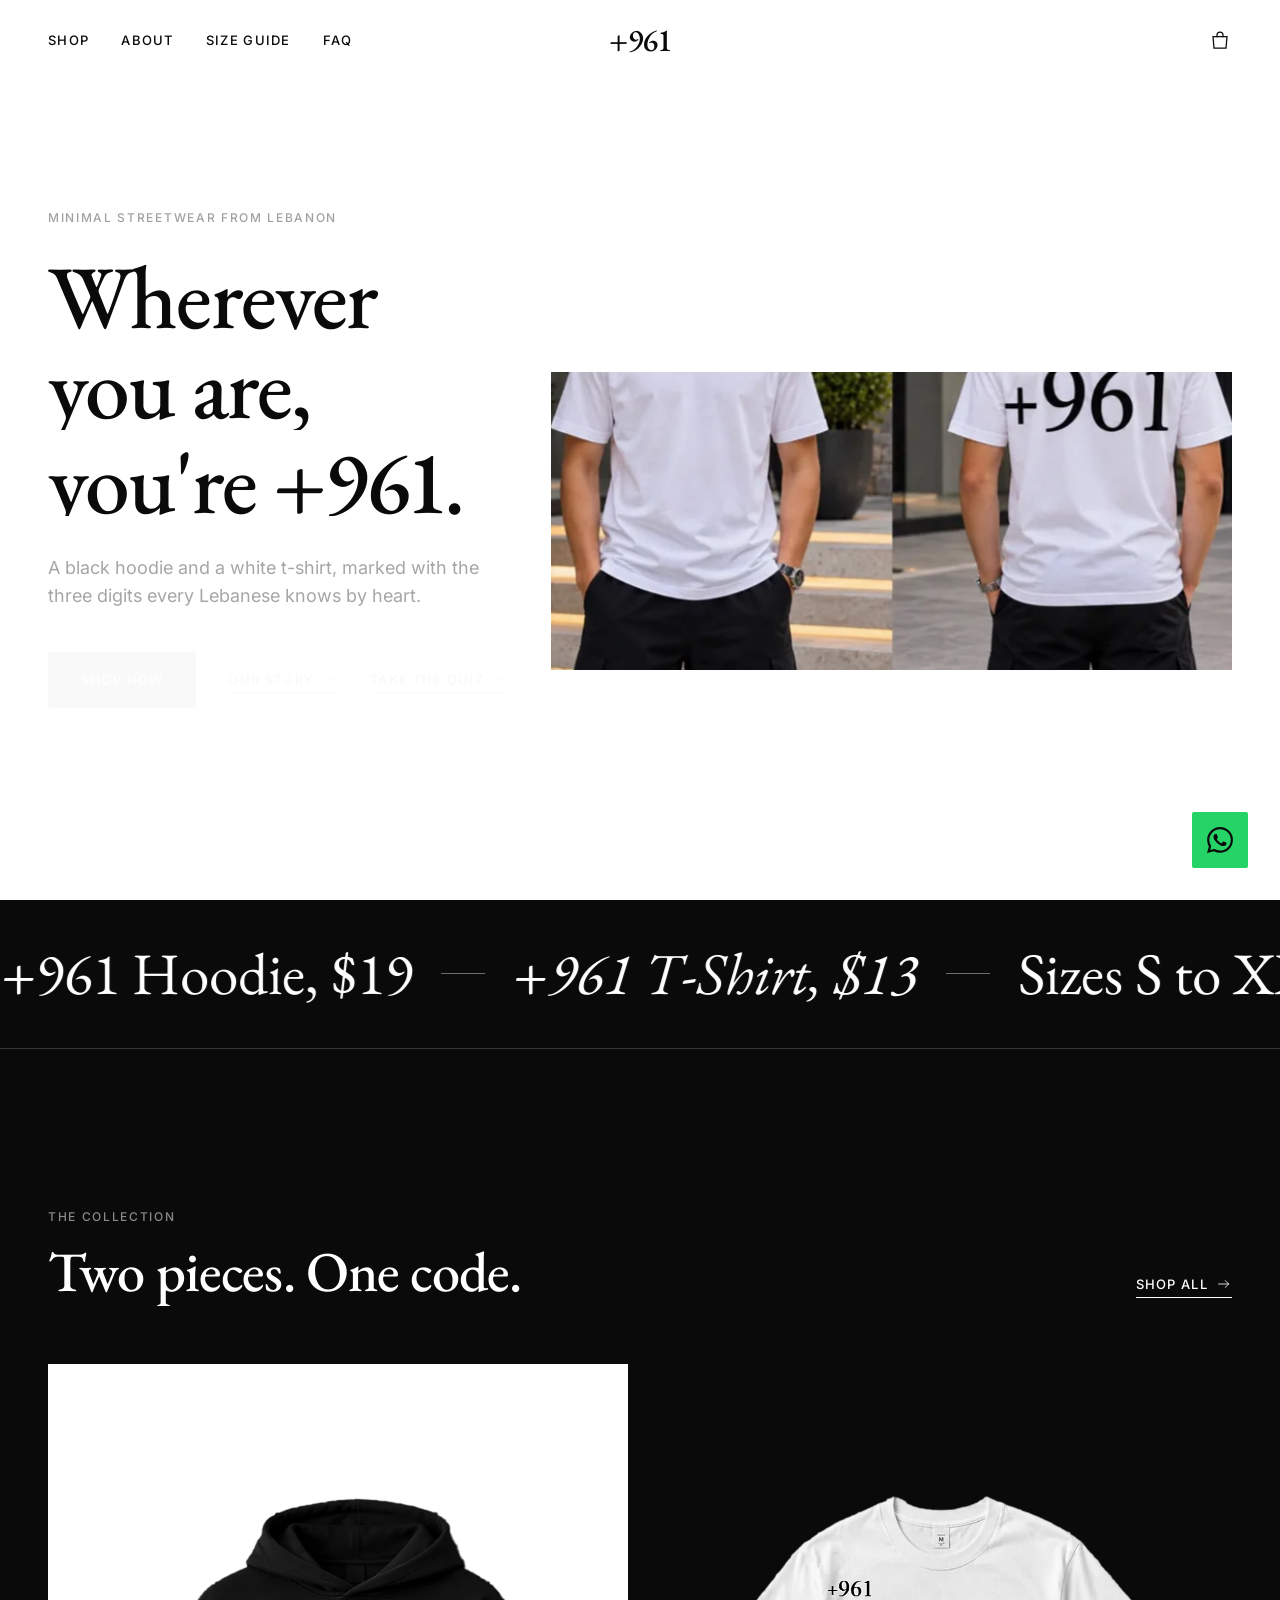
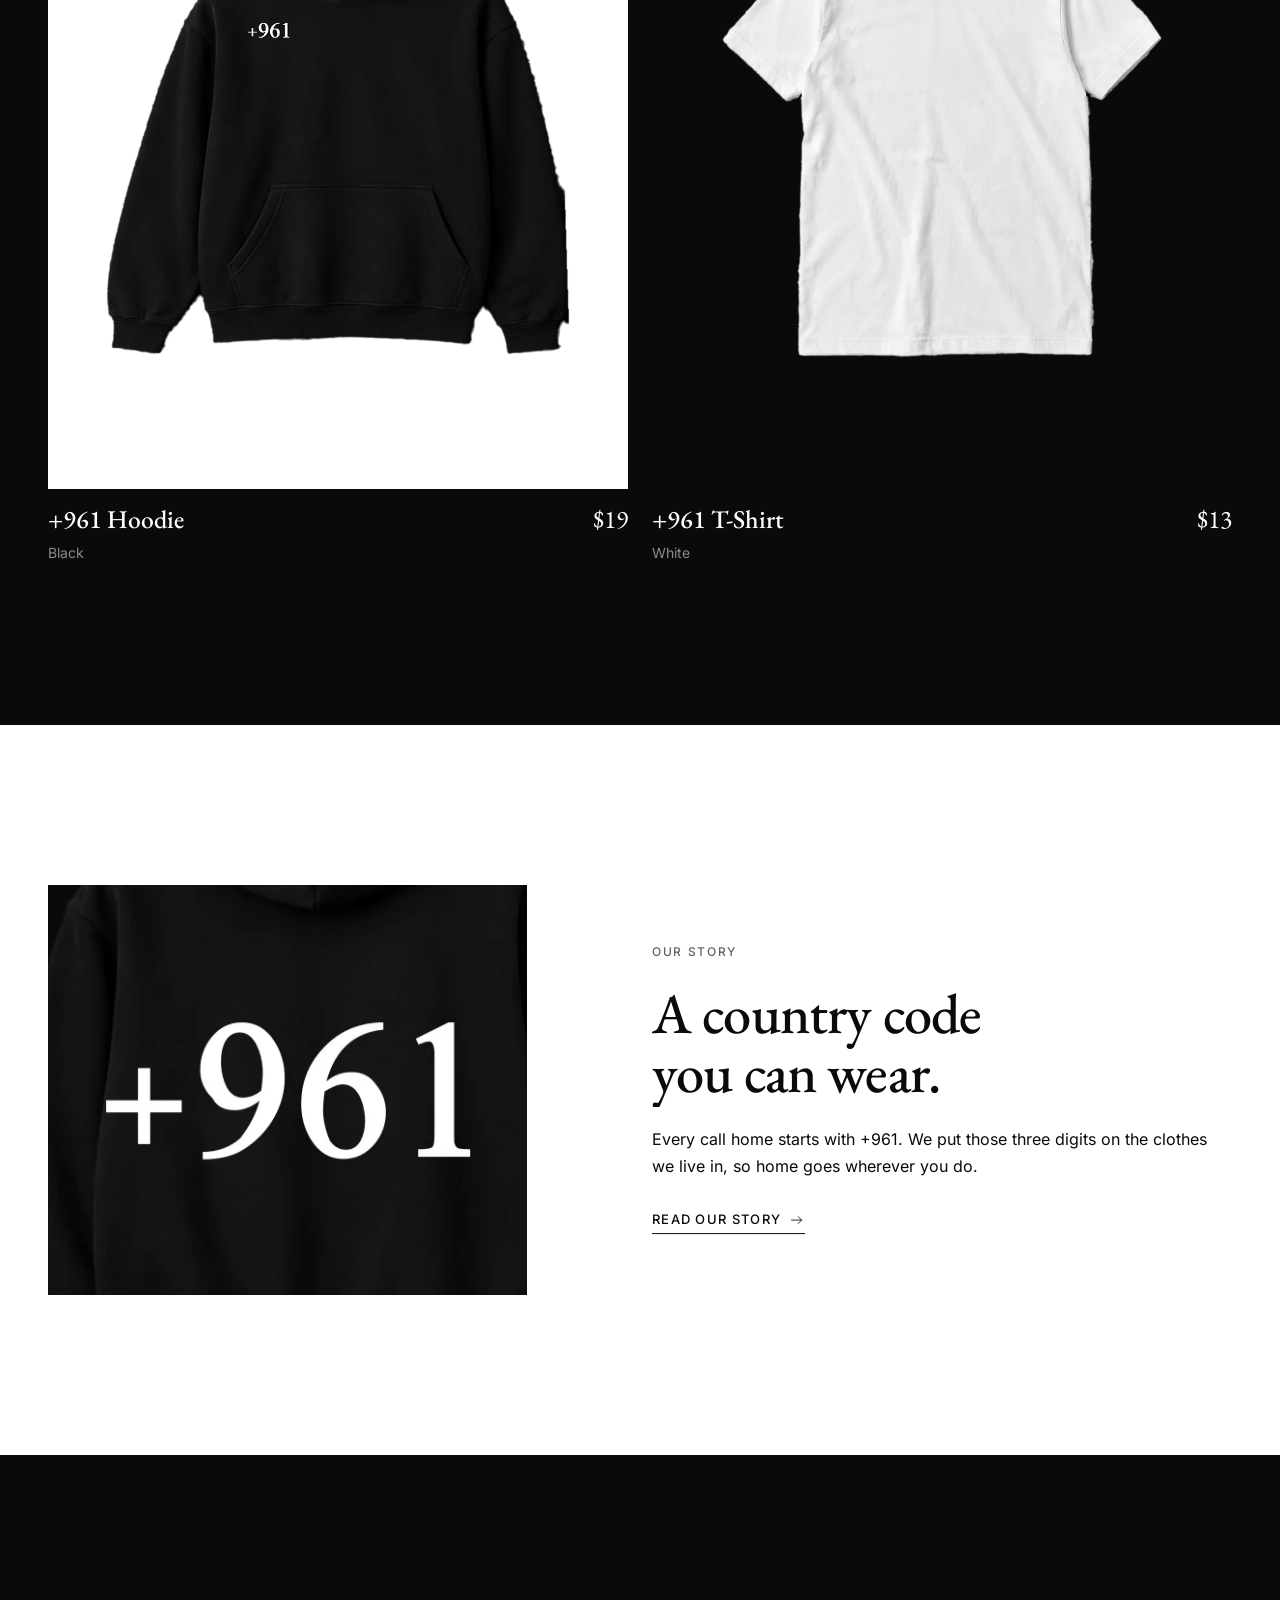
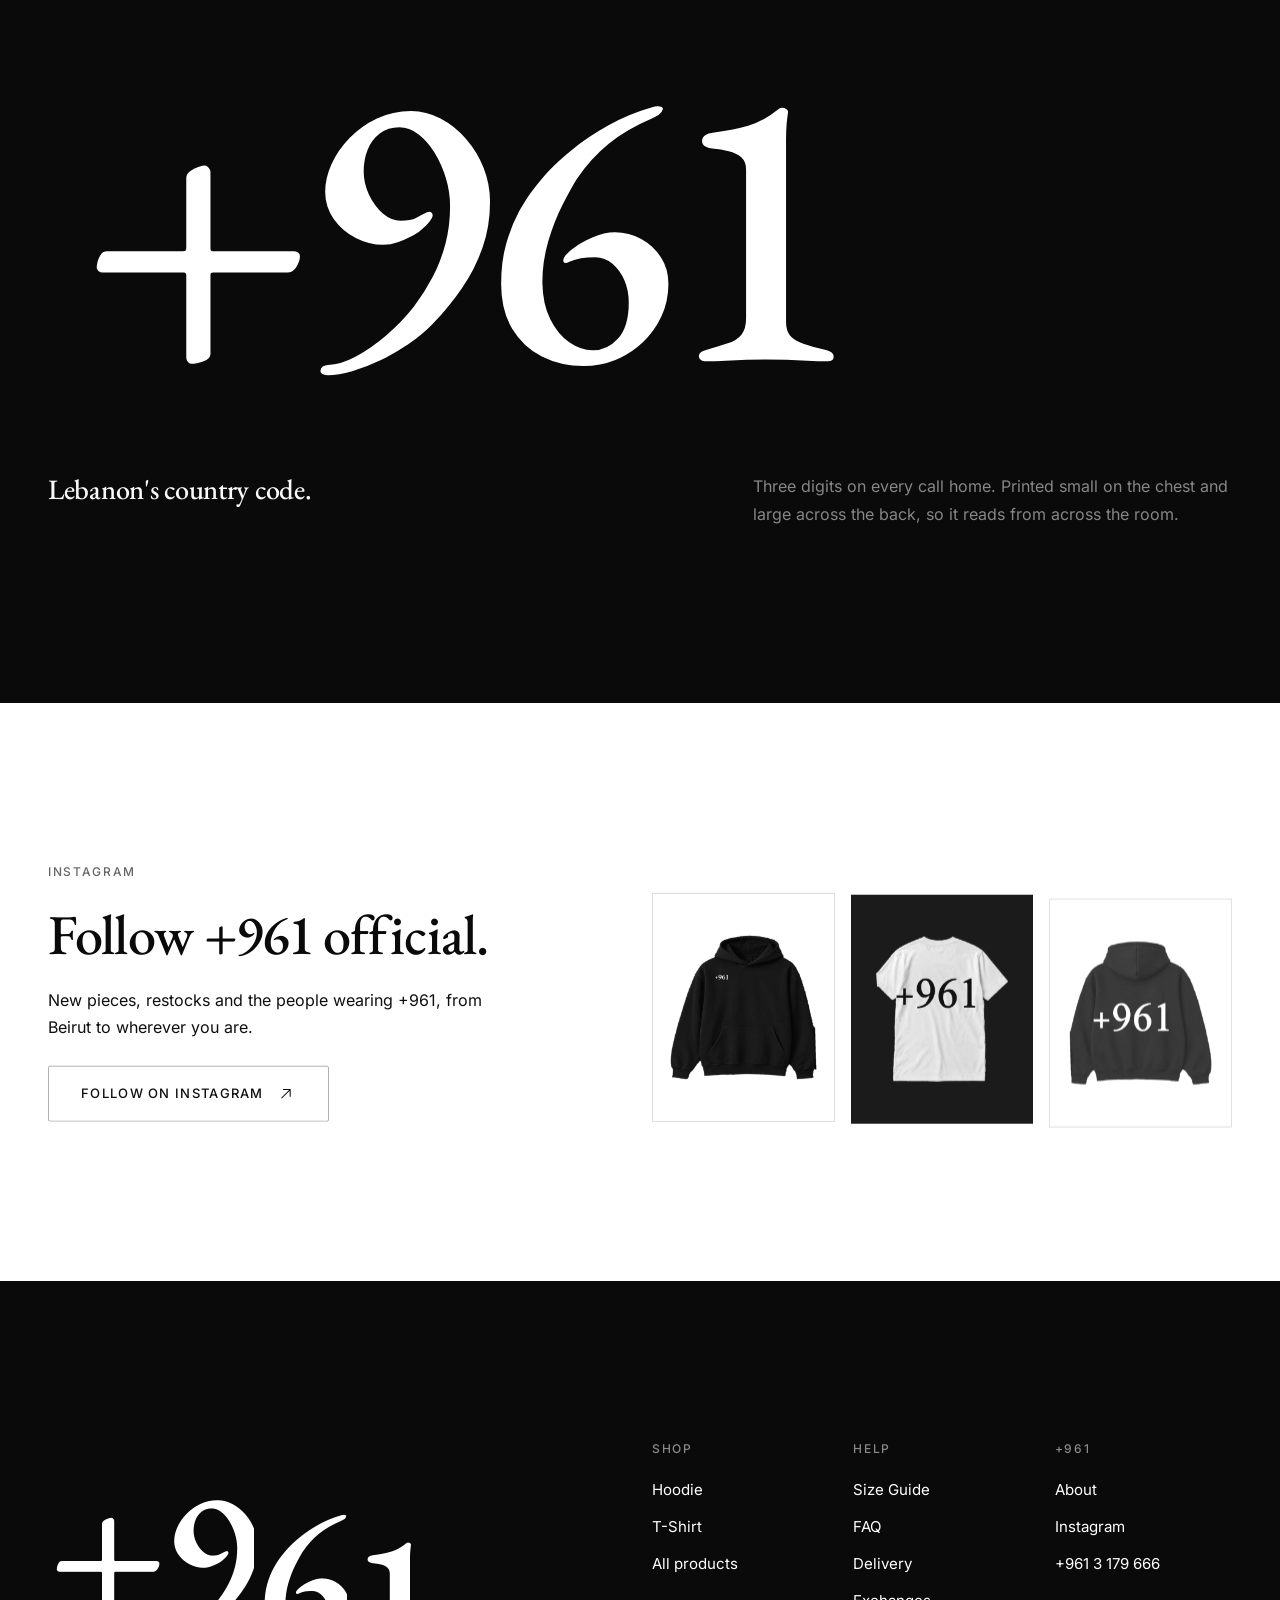
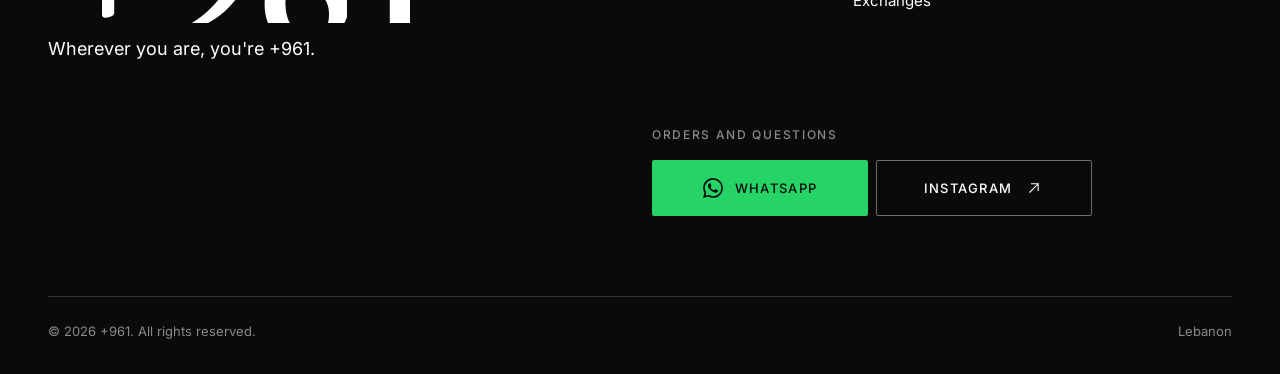
==== commit 88a94170: "More motion, and better fit on very narrow phones - Home: a moving band of facts (prices, sizes, del" ====
--- a/index.html
+++ b/index.html
@@ -1,5 +1,5 @@
 <!doctype html>
-<html lang="en" data-page="index" data-template="home" data-build="9ef521ce">
+<html lang="en" data-page="index" data-template="home" data-build="dc20482f">
 <head>
   <meta charset="utf-8">
   <meta name="viewport" content="width=device-width, initial-scale=1, viewport-fit=cover">
@@ -22,7 +22,7 @@
   <link rel="apple-touch-icon" href="assets/img/apple-touch-icon.png">
   <link rel="preload" href="assets/fonts/inter-latin-400-normal.woff2" as="font" type="font/woff2" crossorigin>
   <link rel="preload" href="assets/fonts/eb-garamond-latin-500-normal.woff2" as="font" type="font/woff2" crossorigin>
-  <link rel="stylesheet" href="assets/css/site.css?v=fe96176f">
+  <link rel="stylesheet" href="assets/css/site.css?v=ff32debd">
   <style>.is-entering .curtain{animation:curtain-safety 0s 2.5s forwards}@keyframes curtain-safety{to{visibility:hidden}}</style>
   <script>(function(){var d=document.documentElement;d.classList.add('js');try{var c=JSON.parse(localStorage.getItem('961-cart')||'[]');if(Array.isArray(c)&&c.length){d.classList.add('has-bag');d.style.setProperty('--bag-lines',c.length)}}catch(e){}try{if(!window.matchMedia('(prefers-reduced-motion: reduce)').matches&&!localStorage.getItem('961-intro'))d.classList.add('has-intro');if(sessionStorage.getItem('961-nav')){sessionStorage.removeItem('961-nav');d.classList.add('is-entering');}}catch(e){}})();</script>
   <script type="application/ld+json">{"@context":"https://schema.org","@type":"ClothingStore","name":"+961","slogan":"Wherever you are, you're +961.","telephone":"+9613179666","address":{"@type":"PostalAddress","addressCountry":"LB"},"sameAs":["https://www.instagram.com/961o.fficial/"],"currenciesAccepted":"USD","paymentAccepted":"Cash"}</script>
@@ -76,6 +76,13 @@
       </div>
     </section>
 
+    <section class="ticker" data-theme="dark" aria-label="At a glance">
+      <p class="sr-only">+961 Hoodie, $19. +961 T-Shirt, $13. Sizes S to XXL. Delivered across Lebanon. Order online or on WhatsApp.</p>
+      <div class="ticker__viewport" aria-hidden="true">
+        <div class="ticker__track" data-ticker><div class="ticker__set"><span class="ticker__item">+961 Hoodie, $19</span><span class="ticker__sep"></span><span class="ticker__item">+961 T-Shirt, $13</span><span class="ticker__sep"></span><span class="ticker__item">Sizes S to XXL</span><span class="ticker__sep"></span><span class="ticker__item">Delivered across Lebanon</span><span class="ticker__sep"></span><span class="ticker__item">Order online or on WhatsApp</span><span class="ticker__sep"></span></div></div>
+      </div>
+    </section>
+
     <section class="section" data-theme="dark" aria-labelledby="collection-title">
       <div class="wrap">
         <div class="head head--split">
@@ -88,7 +95,7 @@
         <div class="cards" data-reveal-group>
           <article class="card" data-reveal-item>
           <a class="card__link" href="hoodie.html" aria-label="+961 Hoodie $19 Black">
-            <div class="card__media media tile--light" data-mask>
+            <div class="card__media media tile--light" data-mask data-cursor="View">
               <div class="mask__in"><div class="mask__img">
                 <img class="card__img card__img--front" src="assets/img/hoodie-front-600.webp" srcset="assets/img/hoodie-front-600.webp 600w, assets/img/hoodie-front-1000.webp 1000w" sizes="50vw" width="1000" height="1250" loading="lazy" decoding="async" alt="+961 Hoodie in black, front view with a small white +961 print on the chest">
                 <img class="card__img card__img--back" src="assets/img/hoodie-back-600.webp" srcset="assets/img/hoodie-back-600.webp 600w, assets/img/hoodie-back-1000.webp 1000w" sizes="50vw" width="1000" height="1250" loading="lazy" decoding="async" alt="+961 Hoodie in black, back view with a large white +961 print across the back">
@@ -103,7 +110,7 @@
         </article>
           <article class="card" data-reveal-item>
           <a class="card__link" href="t-shirt.html" aria-label="+961 T-Shirt $13 White">
-            <div class="card__media media tile--dark" data-mask>
+            <div class="card__media media tile--dark" data-mask data-cursor="View">
               <div class="mask__in"><div class="mask__img">
                 <img class="card__img card__img--front" src="assets/img/tshirt-front-600.webp" srcset="assets/img/tshirt-front-600.webp 600w, assets/img/tshirt-front-1000.webp 1000w" sizes="50vw" width="1000" height="1250" loading="lazy" decoding="async" alt="+961 T-Shirt in white, front view with a small black +961 print on the chest">
                 <img class="card__img card__img--back" src="assets/img/tshirt-back-600.webp" srcset="assets/img/tshirt-back-600.webp 600w, assets/img/tshirt-back-1000.webp 1000w" sizes="50vw" width="1000" height="1250" loading="lazy" decoding="async" alt="+961 T-Shirt in white, back view with a large black +961 print across the back">
@@ -125,7 +132,7 @@
         <div class="story__media">
           <div class="media tile--dark" data-mask>
             <div class="mask__in"><div class="mask__img">
-              <img src="assets/img/print-detail.webp" width="496" height="424" loading="lazy" decoding="async" alt="Close-up of the white +961 print on black fabric">
+              <img src="assets/img/print-detail.webp" data-depth width="496" height="424" loading="lazy" decoding="async" alt="Close-up of the white +961 print on black fabric">
             </div></div>
           </div>
         </div>
@@ -166,9 +173,9 @@
             <a class="btn btn--outline" href="https://www.instagram.com/961o.fficial/" target="_blank" rel="noopener" data-reveal><span class="btn__label">Follow on Instagram <svg class="icon" viewBox="0 0 24 24" aria-hidden="true"><path d="M7 17L17 7M9 7h8v8"/></svg></span></a>
           </div>
           <div class="ig__tiles" data-reveal-group>
-            <a class="ig__tile tile--light" href="https://www.instagram.com/961o.fficial/" target="_blank" rel="noopener" data-reveal-item aria-label="+961 official on Instagram"><img src="assets/img/hoodie-front-600.webp" width="600" height="750" loading="lazy" decoding="async" alt="+961 Hoodie in black, front view with a small white +961 print on the chest"></a>
-            <a class="ig__tile tile--dark" href="https://www.instagram.com/961o.fficial/" target="_blank" rel="noopener" data-reveal-item aria-label="+961 official on Instagram"><img src="assets/img/tshirt-back-600.webp" width="600" height="750" loading="lazy" decoding="async" alt="+961 T-Shirt in white, back view with a large black +961 print across the back"></a>
-            <a class="ig__tile tile--light" href="https://www.instagram.com/961o.fficial/" target="_blank" rel="noopener" data-reveal-item aria-label="+961 official on Instagram"><img src="assets/img/hoodie-back-600.webp" width="600" height="750" loading="lazy" decoding="async" alt="+961 Hoodie in black, back view with a large white +961 print across the back"></a>
+            <a class="ig__tile tile--light" href="https://www.instagram.com/961o.fficial/" target="_blank" rel="noopener" data-reveal-item data-cursor="Open" aria-label="+961 official on Instagram"><img src="assets/img/hoodie-front-600.webp" width="600" height="750" loading="lazy" decoding="async" alt="+961 Hoodie in black, front view with a small white +961 print on the chest"></a>
+            <a class="ig__tile tile--dark" href="https://www.instagram.com/961o.fficial/" target="_blank" rel="noopener" data-reveal-item data-cursor="Open" aria-label="+961 official on Instagram"><img src="assets/img/tshirt-back-600.webp" width="600" height="750" loading="lazy" decoding="async" alt="+961 T-Shirt in white, back view with a large black +961 print across the back"></a>
+            <a class="ig__tile tile--light" href="https://www.instagram.com/961o.fficial/" target="_blank" rel="noopener" data-reveal-item data-cursor="Open" aria-label="+961 official on Instagram"><img src="assets/img/hoodie-back-600.webp" width="600" height="750" loading="lazy" decoding="async" alt="+961 Hoodie in black, back view with a large white +961 print across the back"></a>
           </div>
         </div>
       </div>
@@ -295,14 +302,14 @@
   </div>
 
   <a class="fab" href="https://wa.me/9613179666?text=Hi%20%2B961%2C%20I%20have%20a%20question." target="_blank" rel="noopener" aria-label="Chat with +961 on WhatsApp"><svg class="icon icon--wa" viewBox="0 0 24 24" aria-hidden="true"><path d="M17.472 14.382c-.297-.149-1.758-.867-2.03-.967-.273-.099-.471-.148-.67.15-.197.297-.767.966-.94 1.164-.173.199-.347.223-.644.075-.297-.15-1.255-.463-2.39-1.475-.883-.788-1.48-1.761-1.653-2.059-.173-.297-.018-.458.13-.606.134-.133.298-.347.446-.52.149-.174.198-.298.298-.497.099-.198.05-.371-.025-.52-.075-.149-.669-1.612-.916-2.207-.242-.579-.487-.5-.669-.51-.173-.008-.371-.01-.57-.01-.198 0-.52.074-.792.372-.272.297-1.04 1.016-1.04 2.479 0 1.462 1.065 2.875 1.213 3.074.149.198 2.096 3.2 5.077 4.487.709.306 1.262.489 1.694.625.712.227 1.36.195 1.871.118.571-.085 1.758-.719 2.006-1.413.248-.694.248-1.289.173-1.413-.074-.124-.272-.198-.57-.347m-5.421 7.403h-.004a9.87 9.87 0 01-5.031-1.378l-.361-.214-3.741.982.998-3.648-.235-.374a9.86 9.86 0 01-1.51-5.26c.001-5.45 4.436-9.884 9.888-9.884 2.64 0 5.122 1.03 6.988 2.898a9.825 9.825 0 012.893 6.994c-.003 5.45-4.437 9.884-9.885 9.884m8.413-18.297A11.815 11.815 0 0012.05 0C5.495 0 .16 5.335.157 11.892c0 2.096.547 4.142 1.588 5.945L.057 24l6.305-1.654a11.882 11.882 0 005.683 1.448h.005c6.554 0 11.89-5.335 11.893-11.893a11.821 11.821 0 00-3.48-8.413Z"/></svg></a>
-  <div class="curtain" aria-hidden="true"><span class="curtain__logo">+961</span></div>
+  <div class="curtain" aria-hidden="true"><span class="curtain__logo">+961</span><span class="curtain__label"></span></div>
   <div class="intro" aria-hidden="true"><div class="intro__word"><span>+</span><span>9</span><span>6</span><span>1</span></div></div>
-  <div class="cursor" aria-hidden="true"><span class="cursor__ring"></span><span class="cursor__dot"></span></div>
+  <div class="cursor" aria-hidden="true"><span class="cursor__ring"></span><span class="cursor__dot"></span><span class="cursor__label"></span></div>
   <p class="sr-only" id="route-announcer" aria-live="polite"></p>
   <script src="assets/vendor/gsap.min.js?v=3.12.5" defer></script>
   <script src="assets/vendor/ScrollTrigger.min.js?v=3.12.5" defer></script>
   <script src="assets/vendor/lenis.min.js?v=1.1.13" defer></script>
   <script src="assets/js/content.js?v=32404138" defer></script>
-  <script src="assets/js/site.js?v=e2e3e545" defer></script>
+  <script src="assets/js/site.js?v=70ac37c2" defer></script>
 </body>
 </html>
--- a/assets/css/site.css
+++ b/assets/css/site.css
@@ -1130,3 +1130,65 @@
 .colour-opt .swatch { width: 20px; height: 20px; }
 [data-theme="dark"] .swatch--black { border-color: var(--line-strong); }
 .pdp__slide img { transition: opacity var(--t-fast) var(--ease); }
+
+/* ==========================================================================
+   Motion, round 2
+   ========================================================================== */
+
+/* ---------- moving band of text on the home page ---------- */
+.ticker { position: relative; overflow: hidden; padding-block: clamp(20px, 3.2vw, 40px); border-bottom: 1px solid var(--line); }
+.ticker__viewport { overflow: hidden; }
+.ticker__track { display: flex; width: max-content; will-change: transform; }
+.ticker__set { display: flex; align-items: center; flex-shrink: 0; }
+.ticker__item { font-family: var(--serif); font-size: clamp(30px, 4.6vw, 68px); line-height: 1.15; font-weight: 400; font-variant-numeric: lining-nums; white-space: nowrap; padding-inline: clamp(16px, 2.2vw, 36px); }
+.ticker__item:nth-child(4n + 3) { font-style: italic; }
+.ticker__sep { flex-shrink: 0; width: clamp(28px, 3.4vw, 56px); height: 1px; background: var(--line-strong); }
+
+/* ---------- buttons: the label rolls out the top and back in from below ---------- */
+@keyframes btn-roll {
+  0% { transform: none; animation-timing-function: cubic-bezier(.55, 0, .8, .2); }
+  42% { transform: translateY(-170%); }
+  42.01% { transform: translateY(170%); animation-timing-function: cubic-bezier(.22, 1, .36, 1); }
+  100% { transform: none; }
+}
+@media (hover: hover) and (prefers-reduced-motion: no-preference) {
+  .btn:not(.is-done):not(:disabled):hover .btn__label { animation: btn-roll 720ms both; }
+}
+
+/* ---------- cursor: a filled circle with a word over photos ---------- */
+.cursor__label { position: absolute; left: 0; top: 0; transform: translate(-50%, -50%) scale(.4); opacity: 0; font-family: var(--sans); font-size: 11px; font-weight: 500; letter-spacing: .14em; text-transform: uppercase; line-height: 1; white-space: nowrap; color: var(--white); transition: transform var(--t-base) var(--ease), opacity var(--t-fast) var(--ease); }
+.cursor[data-on="dark"] .cursor__label { color: var(--black); }
+.cursor.has-label .cursor__ring { transform: scale(1.9); opacity: 1; background: currentColor; }
+.cursor.has-label .cursor__dot { opacity: 0; }
+.cursor.has-label .cursor__label { opacity: 1; transform: translate(-50%, -50%); }
+.has-cursor [data-cursor], .has-cursor [data-cursor] * { cursor: none; }
+
+/* ---------- page change: page name under the logo ---------- */
+.curtain__label { position: absolute; left: 0; right: 0; top: calc(50% + 40px); text-align: center; font-family: var(--sans); font-size: 12px; font-weight: 500; letter-spacing: .2em; text-transform: uppercase; line-height: 1; color: var(--gray-500); opacity: 0; }
+
+/* ---------- header slides away while scrolling down, back when scrolling up ---------- */
+.header.is-tucked .header__inner { transform: translateY(calc(-100% - env(safe-area-inset-top, 0px) - 8px)); }
+.header.is-tucked .header__bg { transform: translateY(-100%); }
+
+/* ---------- large +961: each character moves on its own ---------- */
+.st-ch { display: inline-block; will-change: transform; }
+
+/* ---------- bag: photo flying into the bag, and the number rolling ---------- */
+.fly { position: fixed; z-index: 95; pointer-events: none; object-fit: cover; border-radius: var(--radius); transform-origin: 50% 50%; will-change: transform, opacity; }
+.cart-btn__count { overflow: hidden; }
+.cart-btn__count span { display: block; }
+
+/* ---------- touch screens: product photos press in slightly when tapped ---------- */
+@media (hover: none) {
+  .card__media, .ig__tile { transition: transform 400ms var(--ease); }
+  .card__link:active .card__media, .ig__tile:active { transform: scale(.975); }
+}
+
+/* ---------- footer +961 rises in ---------- */
+.footer__logo { display: inline-flex; }
+
+/* ---------- very narrow phones (folded Galaxy Fold, 280px): buttons wrap instead of spilling off screen ---------- */
+@media (max-width: 359px) {
+  .btn { max-width: 100%; white-space: normal; text-align: center; padding-inline: var(--s2); letter-spacing: .06em; line-height: 1.25; }
+  .btn__label { flex-wrap: wrap; justify-content: center; row-gap: 4px; }
+}
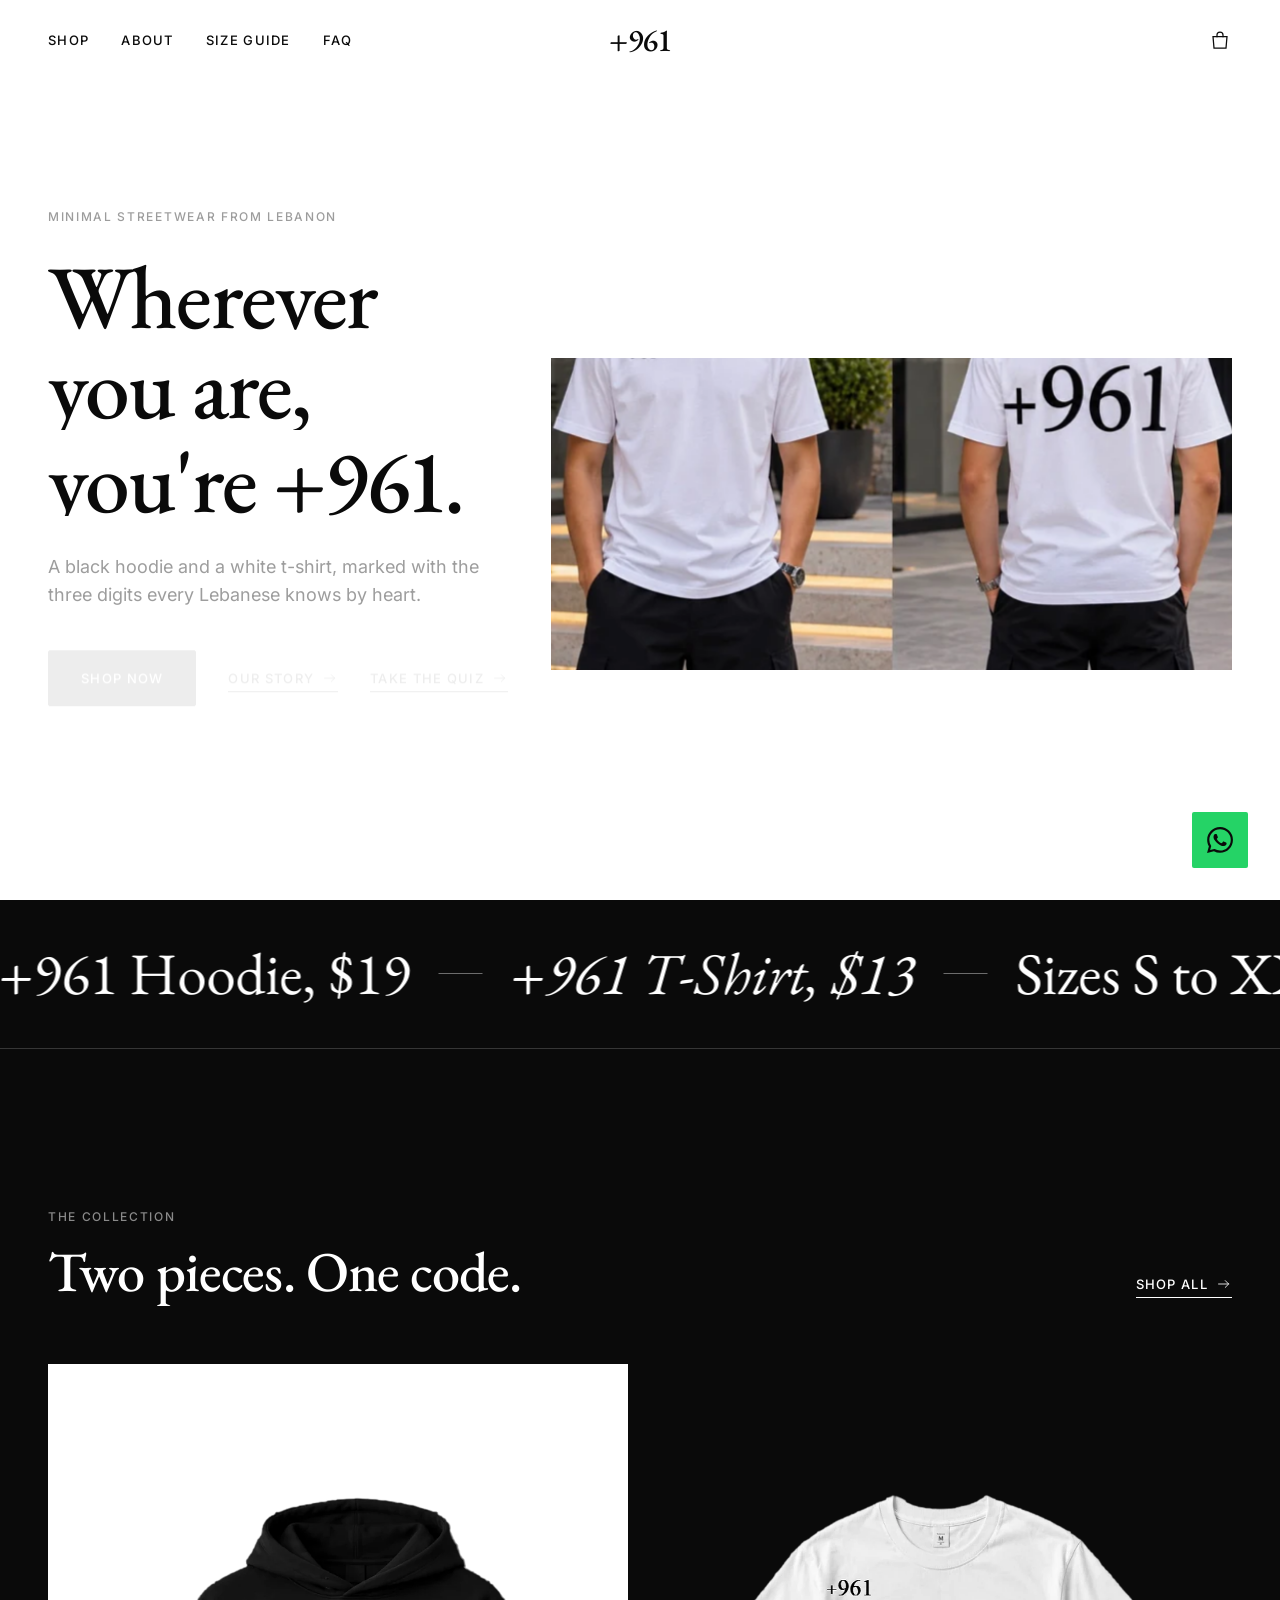
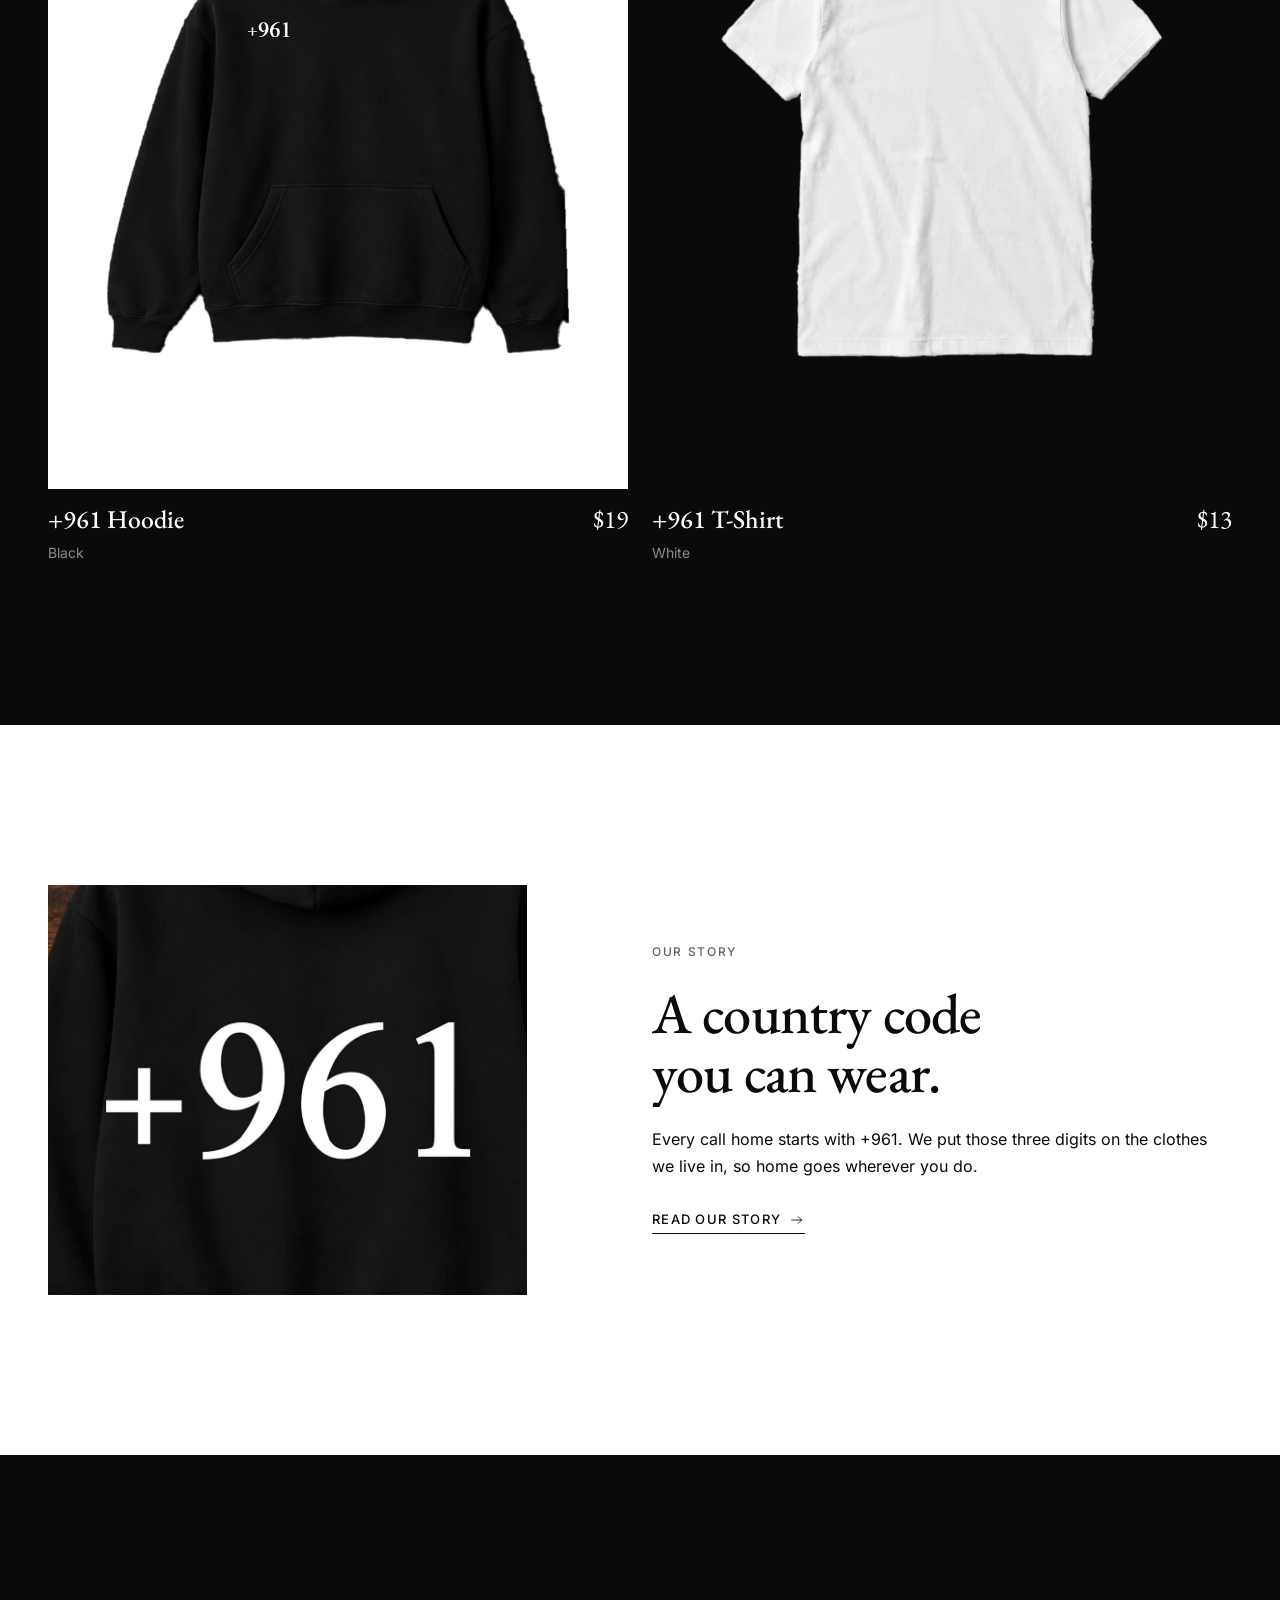
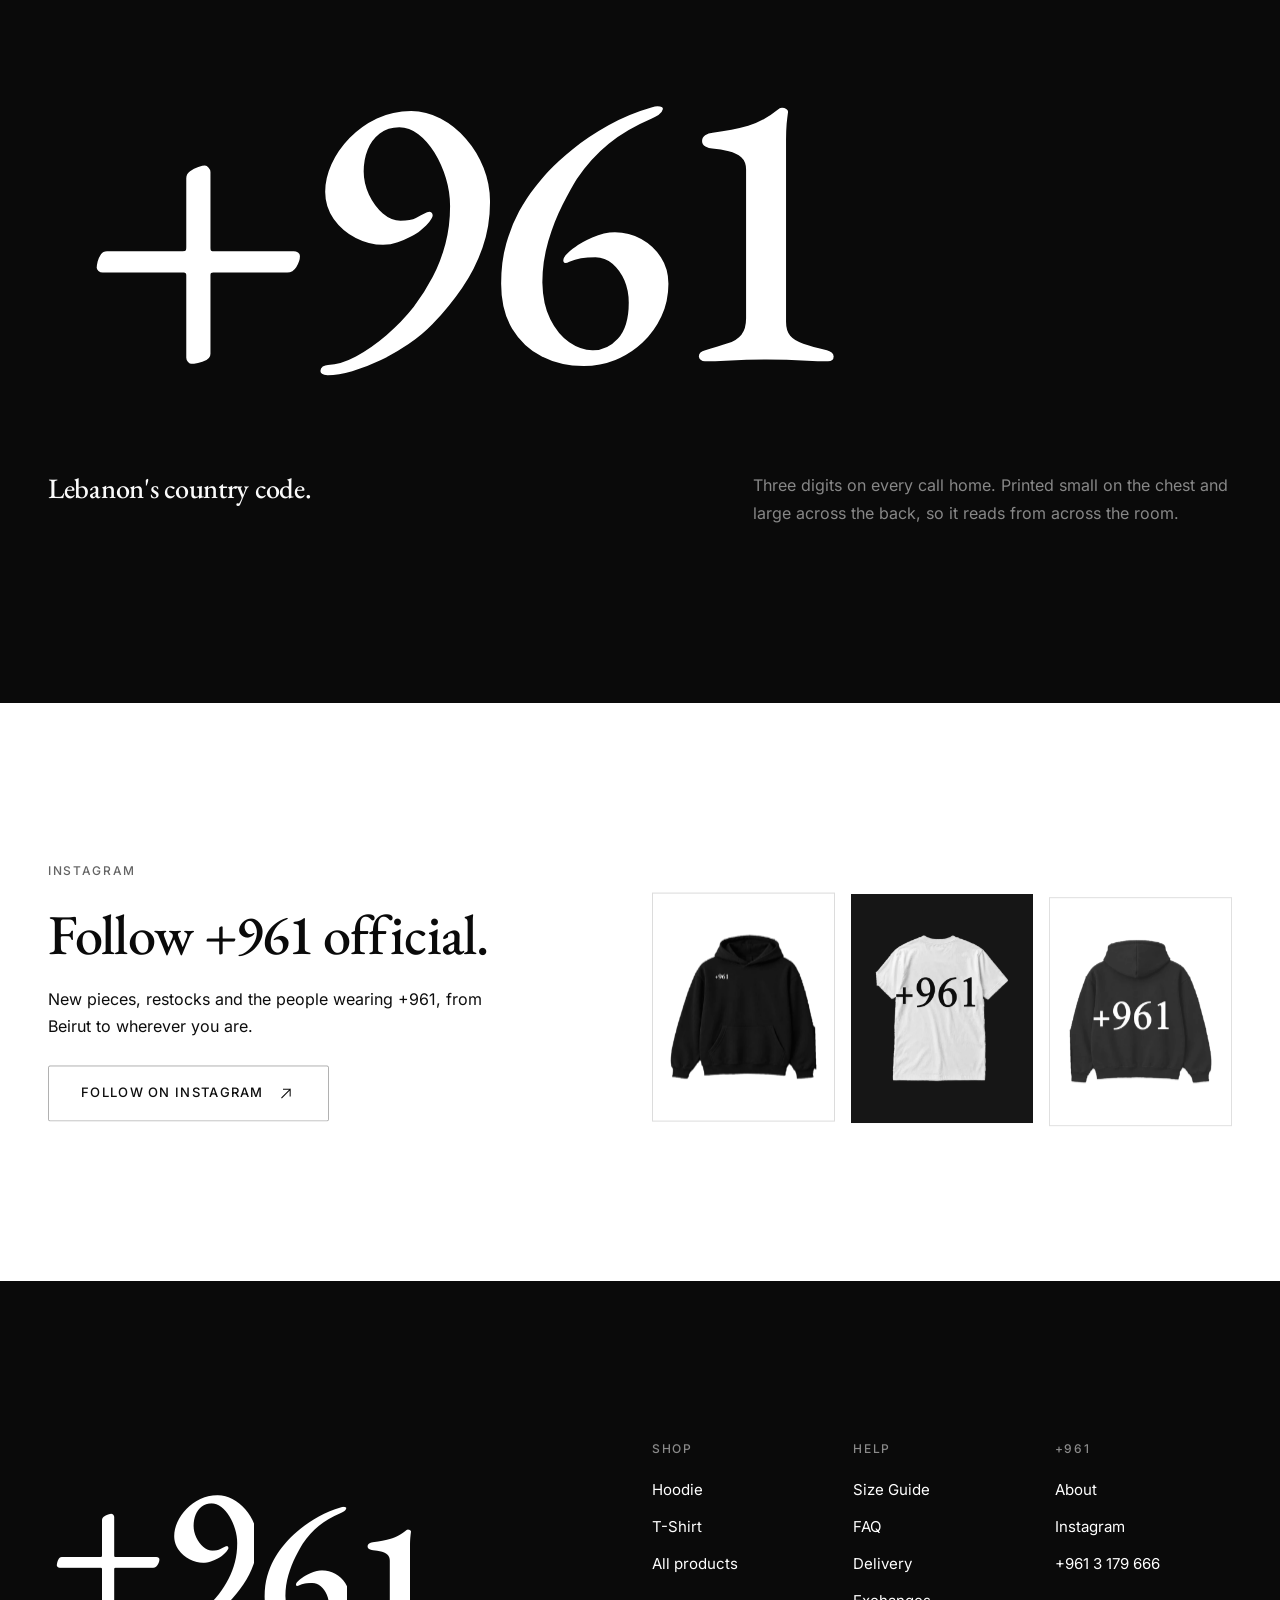
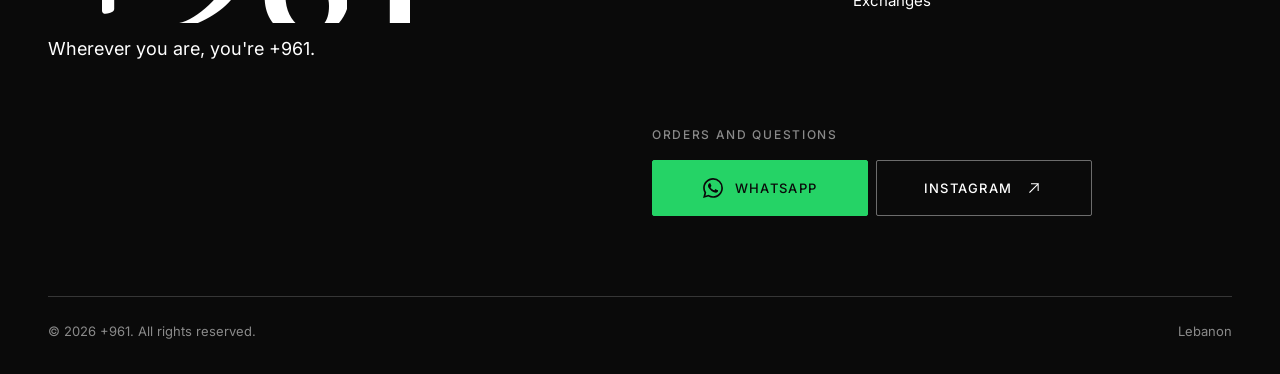
==== commit 3cfee1ce: "Back button on every page, sharper photos, header always visible - Back button in the header on ever" ====
--- a/index.html
+++ b/index.html
@@ -1,5 +1,5 @@
 <!doctype html>
-<html lang="en" data-page="index" data-template="home" data-build="dc20482f">
+<html lang="en" data-page="index" data-template="home" data-build="3d5521d4">
 <head>
   <meta charset="utf-8">
   <meta name="viewport" content="width=device-width, initial-scale=1, viewport-fit=cover">
@@ -22,7 +22,7 @@
   <link rel="apple-touch-icon" href="assets/img/apple-touch-icon.png">
   <link rel="preload" href="assets/fonts/inter-latin-400-normal.woff2" as="font" type="font/woff2" crossorigin>
   <link rel="preload" href="assets/fonts/eb-garamond-latin-500-normal.woff2" as="font" type="font/woff2" crossorigin>
-  <link rel="stylesheet" href="assets/css/site.css?v=ff32debd">
+  <link rel="stylesheet" href="assets/css/site.css?v=21f09a9e">
   <style>.is-entering .curtain{animation:curtain-safety 0s 2.5s forwards}@keyframes curtain-safety{to{visibility:hidden}}</style>
   <script>(function(){var d=document.documentElement;d.classList.add('js');try{var c=JSON.parse(localStorage.getItem('961-cart')||'[]');if(Array.isArray(c)&&c.length){d.classList.add('has-bag');d.style.setProperty('--bag-lines',c.length)}}catch(e){}try{if(!window.matchMedia('(prefers-reduced-motion: reduce)').matches&&!localStorage.getItem('961-intro'))d.classList.add('has-intro');if(sessionStorage.getItem('961-nav')){sessionStorage.removeItem('961-nav');d.classList.add('is-entering');}}catch(e){}})();</script>
   <script type="application/ld+json">{"@context":"https://schema.org","@type":"ClothingStore","name":"+961","slogan":"Wherever you are, you're +961.","telephone":"+9613179666","address":{"@type":"PostalAddress","addressCountry":"LB"},"sameAs":["https://www.instagram.com/961o.fficial/"],"currenciesAccepted":"USD","paymentAccepted":"Cash"}</script>
@@ -36,6 +36,7 @@
     <div class="wrap header__inner">
       <div class="header__left">
         <button class="icon-btn menu-toggle" type="button" aria-label="Open menu" aria-expanded="false" aria-controls="menu"><span class="burger" aria-hidden="true"><i></i><i></i></span></button>
+        <a class="back-btn" href="index.html" data-back aria-label="Back" hidden><svg class="icon" viewBox="0 0 24 24" aria-hidden="true"><path d="M15 5l-7 7 7 7"/></svg><span class="back-btn__label" aria-hidden="true">Back</span></a>
         <nav class="nav" aria-label="Main">
           <a class="nav__link" href="shop.html" data-nav="shop">Shop</a>
           <a class="nav__link" href="about.html" data-nav="about">About</a>
@@ -97,8 +98,8 @@
           <a class="card__link" href="hoodie.html" aria-label="+961 Hoodie $19 Black">
             <div class="card__media media tile--light" data-mask data-cursor="View">
               <div class="mask__in"><div class="mask__img">
-                <img class="card__img card__img--front" src="assets/img/hoodie-front-600.webp" srcset="assets/img/hoodie-front-600.webp 600w, assets/img/hoodie-front-1000.webp 1000w" sizes="50vw" width="1000" height="1250" loading="lazy" decoding="async" alt="+961 Hoodie in black, front view with a small white +961 print on the chest">
-                <img class="card__img card__img--back" src="assets/img/hoodie-back-600.webp" srcset="assets/img/hoodie-back-600.webp 600w, assets/img/hoodie-back-1000.webp 1000w" sizes="50vw" width="1000" height="1250" loading="lazy" decoding="async" alt="+961 Hoodie in black, back view with a large white +961 print across the back">
+                <img class="card__img card__img--front" src="assets/img/hoodie-front-600.webp" srcset="assets/img/hoodie-front-600.webp 600w, assets/img/hoodie-front-1000.webp 1000w, assets/img/hoodie-front-1500.webp 1500w" sizes="50vw" width="1000" height="1250" loading="lazy" decoding="async" alt="+961 Hoodie in black, front view with a small white +961 print on the chest">
+                <img class="card__img card__img--back" src="assets/img/hoodie-back-600.webp" srcset="assets/img/hoodie-back-600.webp 600w, assets/img/hoodie-back-1000.webp 1000w, assets/img/hoodie-back-1500.webp 1500w" sizes="50vw" width="1000" height="1250" loading="lazy" decoding="async" alt="+961 Hoodie in black, back view with a large white +961 print across the back">
               </div></div>
             </div>
             <div class="card__info">
@@ -112,8 +113,8 @@
           <a class="card__link" href="t-shirt.html" aria-label="+961 T-Shirt $13 White">
             <div class="card__media media tile--dark" data-mask data-cursor="View">
               <div class="mask__in"><div class="mask__img">
-                <img class="card__img card__img--front" src="assets/img/tshirt-front-600.webp" srcset="assets/img/tshirt-front-600.webp 600w, assets/img/tshirt-front-1000.webp 1000w" sizes="50vw" width="1000" height="1250" loading="lazy" decoding="async" alt="+961 T-Shirt in white, front view with a small black +961 print on the chest">
-                <img class="card__img card__img--back" src="assets/img/tshirt-back-600.webp" srcset="assets/img/tshirt-back-600.webp 600w, assets/img/tshirt-back-1000.webp 1000w" sizes="50vw" width="1000" height="1250" loading="lazy" decoding="async" alt="+961 T-Shirt in white, back view with a large black +961 print across the back">
+                <img class="card__img card__img--front" src="assets/img/tshirt-front-600.webp" srcset="assets/img/tshirt-front-600.webp 600w, assets/img/tshirt-front-1000.webp 1000w, assets/img/tshirt-front-1500.webp 1500w" sizes="50vw" width="1000" height="1250" loading="lazy" decoding="async" alt="+961 T-Shirt in white, front view with a small black +961 print on the chest">
+                <img class="card__img card__img--back" src="assets/img/tshirt-back-600.webp" srcset="assets/img/tshirt-back-600.webp 600w, assets/img/tshirt-back-1000.webp 1000w, assets/img/tshirt-back-1500.webp 1500w" sizes="50vw" width="1000" height="1250" loading="lazy" decoding="async" alt="+961 T-Shirt in white, back view with a large black +961 print across the back">
               </div></div>
             </div>
             <div class="card__info">
@@ -132,7 +133,7 @@
         <div class="story__media">
           <div class="media tile--dark" data-mask>
             <div class="mask__in"><div class="mask__img">
-              <img src="assets/img/print-detail.webp" data-depth width="496" height="424" loading="lazy" decoding="async" alt="Close-up of the white +961 print on black fabric">
+              <img src="assets/img/print-detail.webp" srcset="assets/img/print-detail.webp 496w, assets/img/print-detail-992.webp 992w" sizes="(min-width: 1280px) 560px, (min-width: 1024px) 40vw, (min-width: 768px) 560px, 100vw" data-depth width="496" height="424" loading="lazy" decoding="async" alt="Close-up of the white +961 print on black fabric">
             </div></div>
           </div>
         </div>
@@ -293,7 +294,7 @@
       <span class="lightbox__count" aria-live="polite">1 / 2</span>
       <button class="icon-btn" type="button" data-lb-close aria-label="Close images" style="margin-right:-12px"><svg class="icon" viewBox="0 0 24 24" aria-hidden="true"><path d="M6 6l12 12M18 6L6 18"/></svg></button>
     </div>
-    <div class="lightbox__stage"><img class="lightbox__img" src="assets/img/hoodie-front-1000.webp" alt="" width="1000" height="1250"></div>
+    <div class="lightbox__stage"><img class="lightbox__img" alt="" width="1000" height="1250" decoding="async"></div>
     <div class="lightbox__nav">
       <button class="icon-btn" type="button" data-lb-prev aria-label="Previous image"><svg class="icon" viewBox="0 0 24 24" aria-hidden="true"><path d="M15 5l-7 7 7 7"/></svg></button>
       <span class="small muted">Tap to zoom</span>
@@ -310,6 +311,6 @@
   <script src="assets/vendor/ScrollTrigger.min.js?v=3.12.5" defer></script>
   <script src="assets/vendor/lenis.min.js?v=1.1.13" defer></script>
   <script src="assets/js/content.js?v=32404138" defer></script>
-  <script src="assets/js/site.js?v=70ac37c2" defer></script>
+  <script src="assets/js/site.js?v=2cdfe793" defer></script>
 </body>
 </html>
--- a/assets/css/site.css
+++ b/assets/css/site.css
@@ -1166,9 +1166,6 @@
 /* ---------- page change: page name under the logo ---------- */
 .curtain__label { position: absolute; left: 0; right: 0; top: calc(50% + 40px); text-align: center; font-family: var(--sans); font-size: 12px; font-weight: 500; letter-spacing: .2em; text-transform: uppercase; line-height: 1; color: var(--gray-500); opacity: 0; }
 
-/* ---------- header slides away while scrolling down, back when scrolling up ---------- */
-.header.is-tucked .header__inner { transform: translateY(calc(-100% - env(safe-area-inset-top, 0px) - 8px)); }
-.header.is-tucked .header__bg { transform: translateY(-100%); }
 
 /* ---------- large +961: each character moves on its own ---------- */
 .st-ch { display: inline-block; will-change: transform; }
@@ -1192,3 +1189,15 @@
   .btn { max-width: 100%; white-space: normal; text-align: center; padding-inline: var(--s2); letter-spacing: .06em; line-height: 1.25; }
   .btn__label { flex-wrap: wrap; justify-content: center; row-gap: 4px; }
 }
+
+/* ---------- back button: every page except the home page ---------- */
+.back-btn { position: relative; display: inline-flex; align-items: center; gap: 4px; height: 48px; padding: 0 8px 0 4px; font-size: 13px; font-weight: 500; letter-spacing: .1em; text-transform: uppercase; line-height: 1; white-space: nowrap; -webkit-tap-highlight-color: transparent; transition: transform var(--t-fast) var(--ease); }
+.back-btn .icon { width: 22px; height: 22px; flex-shrink: 0; transition: transform var(--t-base) var(--ease); }
+.back-btn:active { transform: scale(.94); }
+@media (hover: hover) { .back-btn:hover .icon { transform: translateX(-4px); } }
+.back-btn:focus-visible { outline: 2px solid currentColor; outline-offset: -2px; }
+@media (max-width: 369px) { .back-btn__label { display: none; } .back-btn { width: 44px; justify-content: center; padding: 0; } }
+@media (min-width: 1024px) {
+  .back-btn { margin: 0 var(--s4) 0 -4px; }
+  .back-btn::after { content: ""; position: absolute; right: calc(var(--s4) / -2); top: 50%; width: 1px; height: 16px; margin-top: -8px; background: currentColor; opacity: .25; }
+}
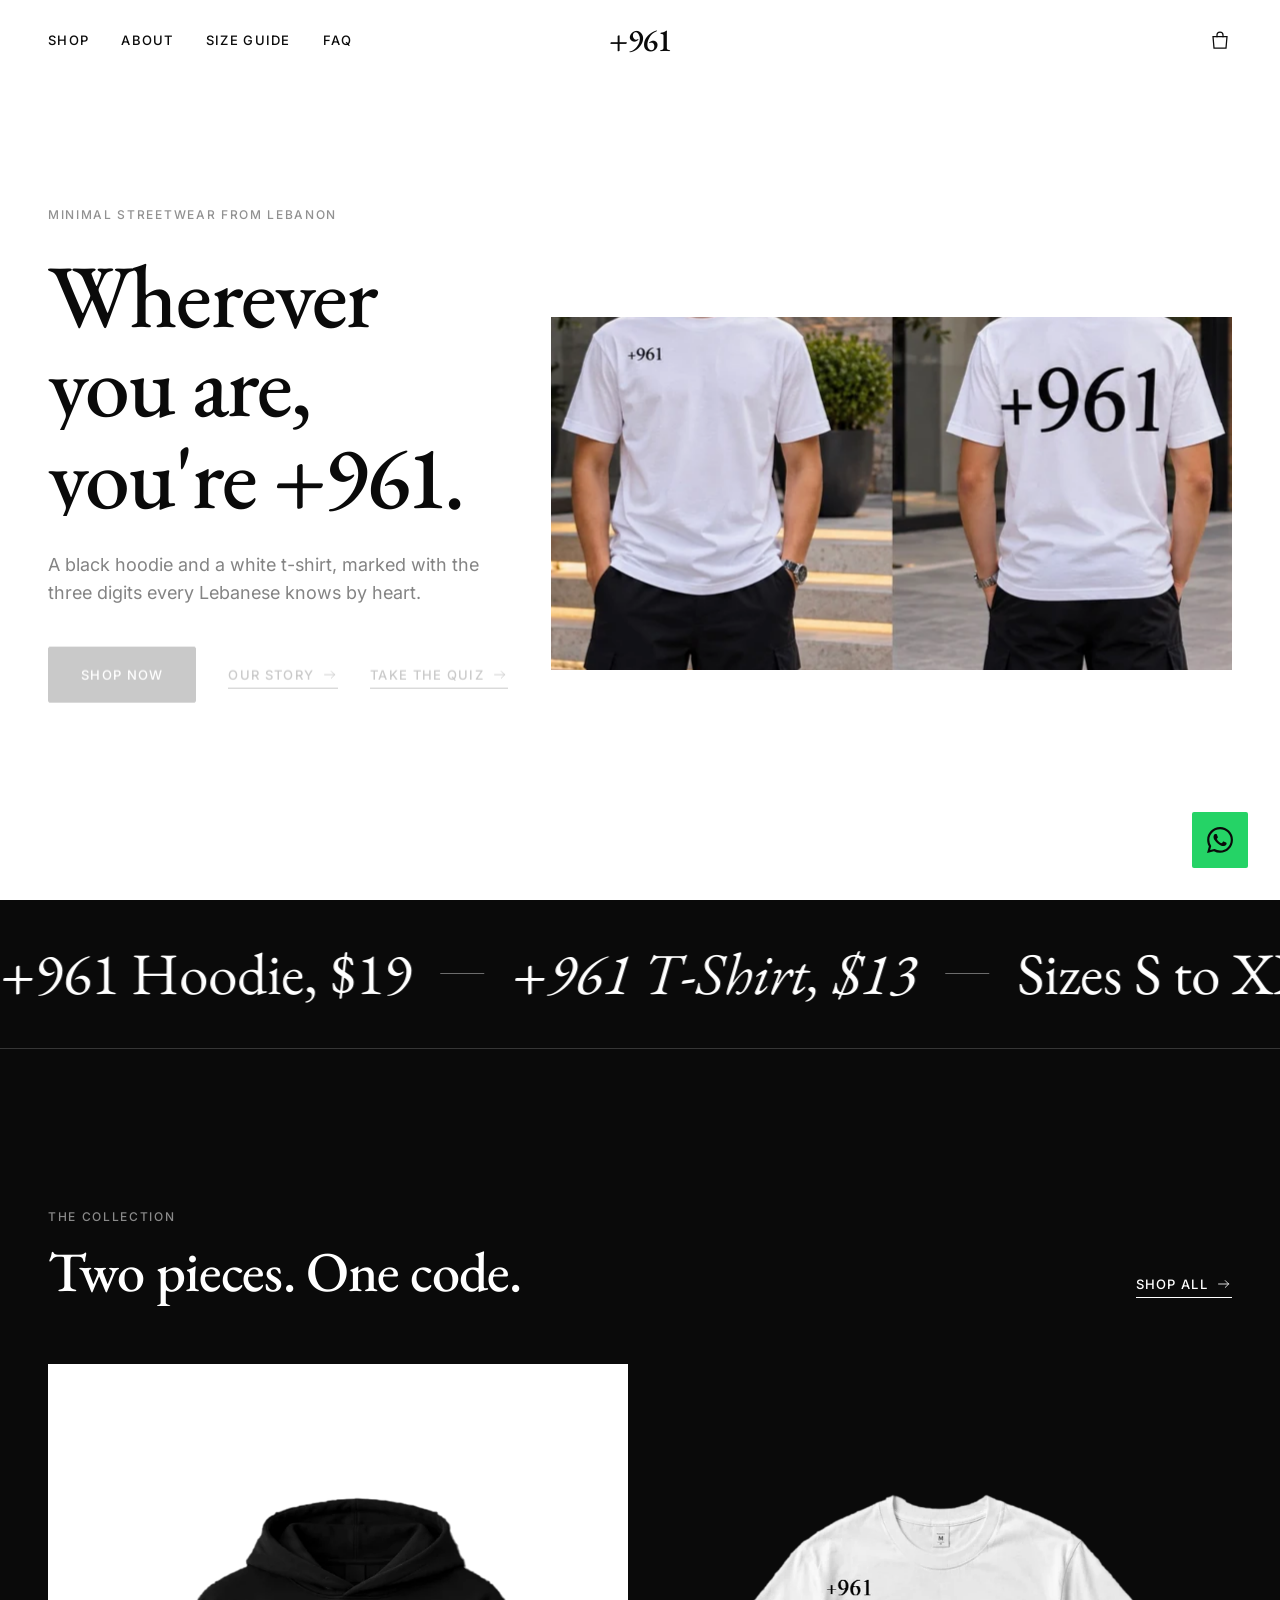
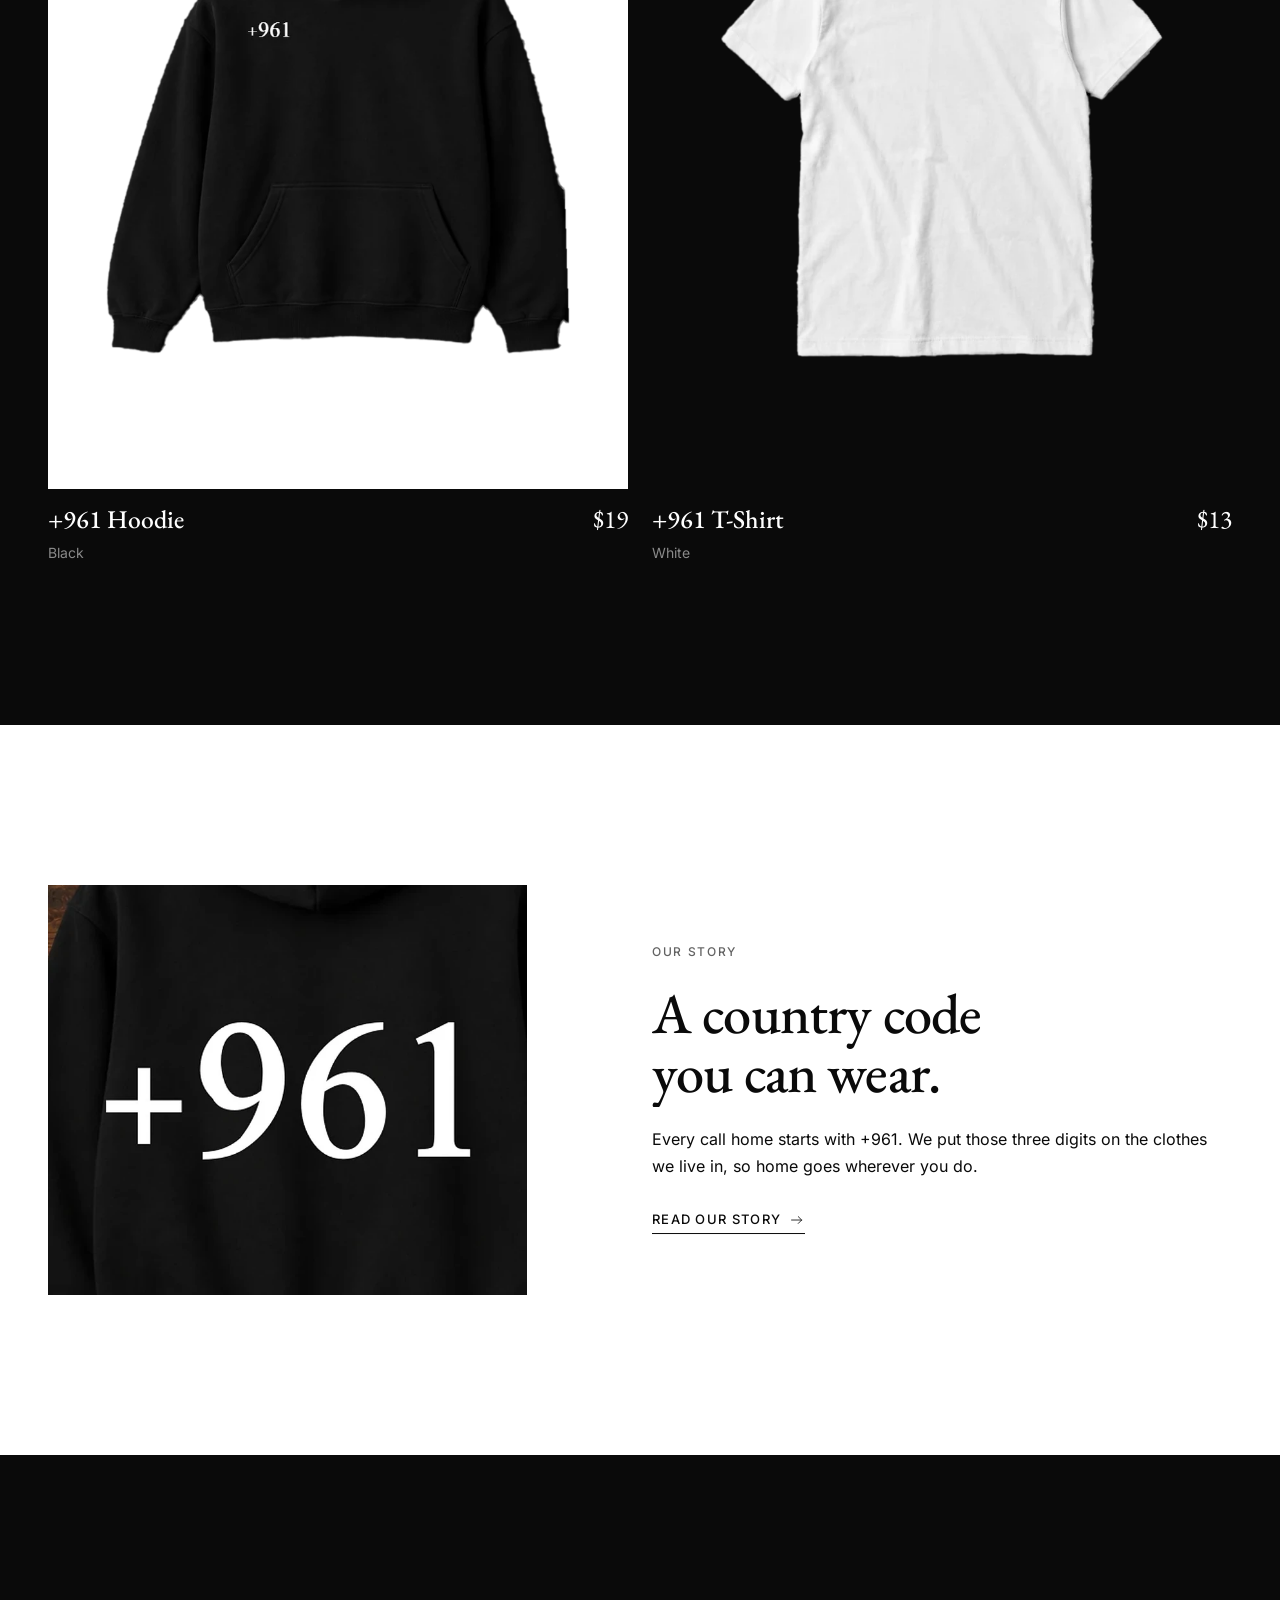
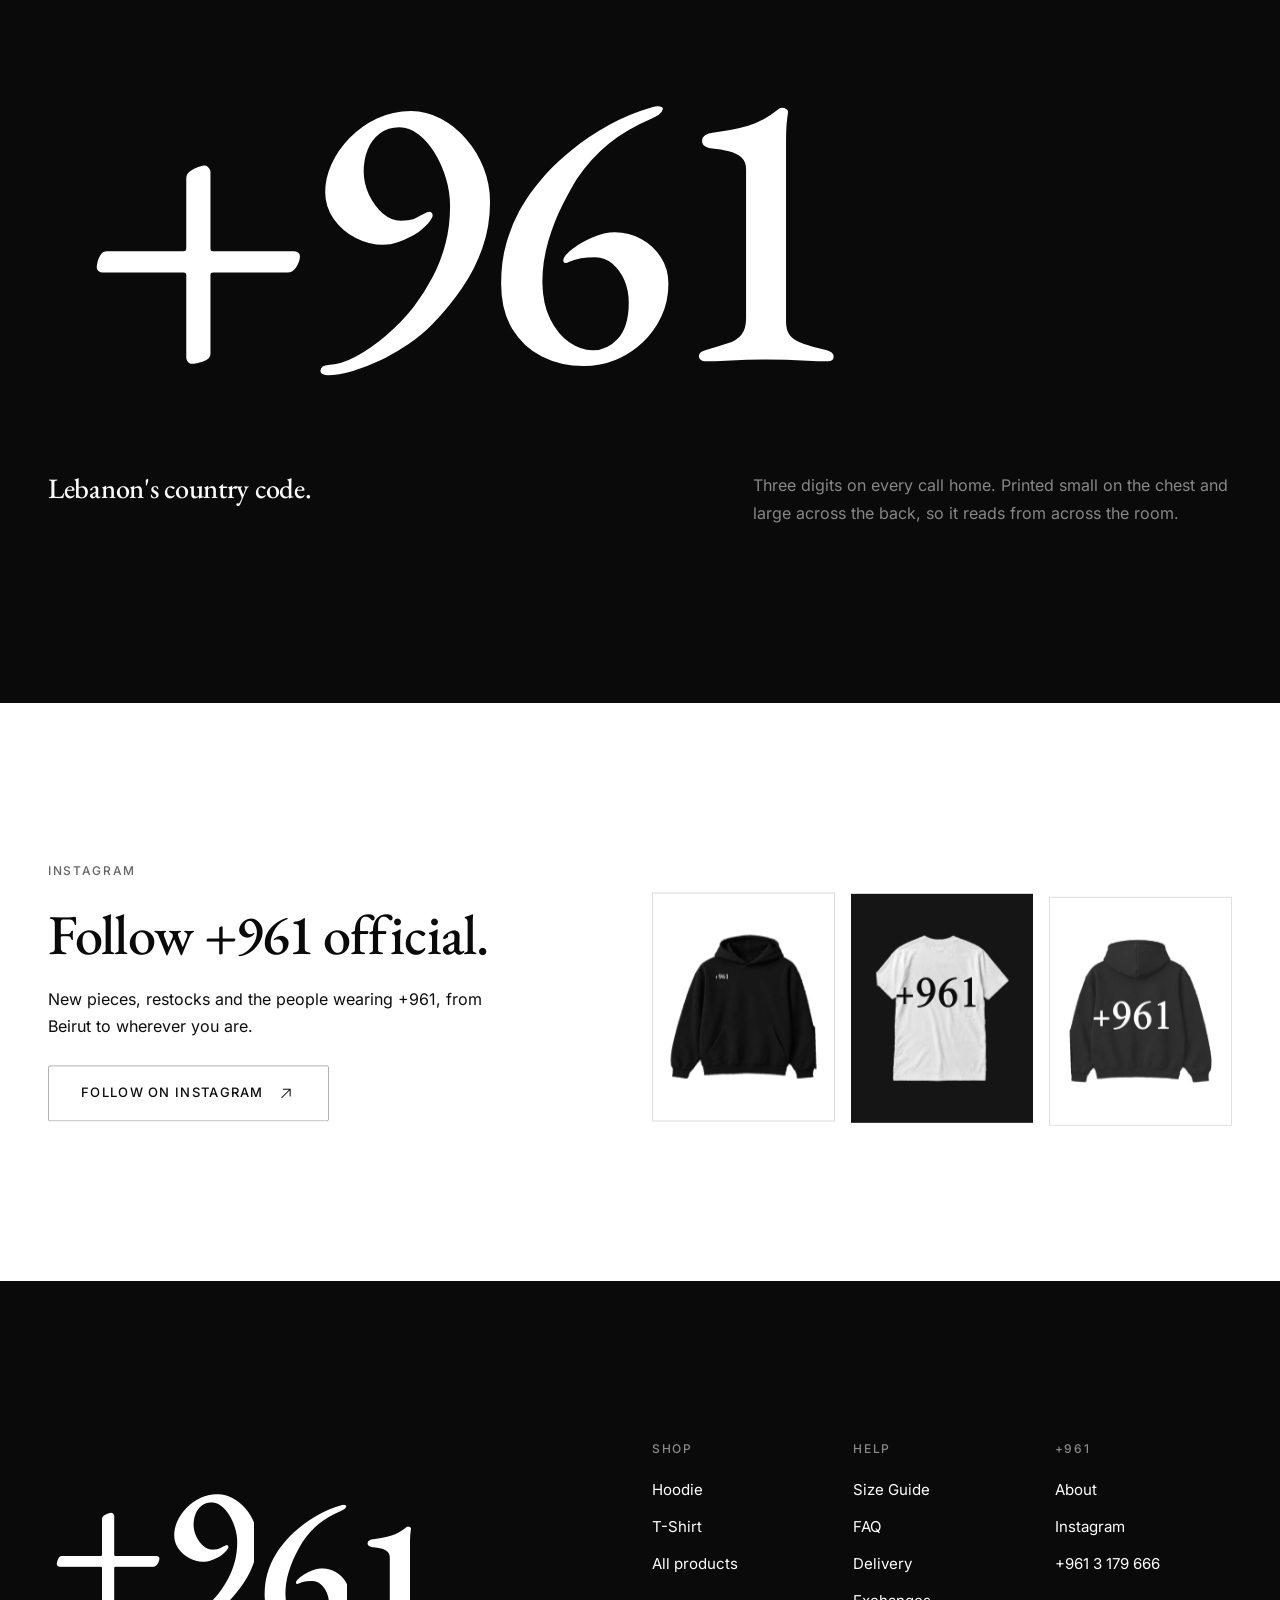
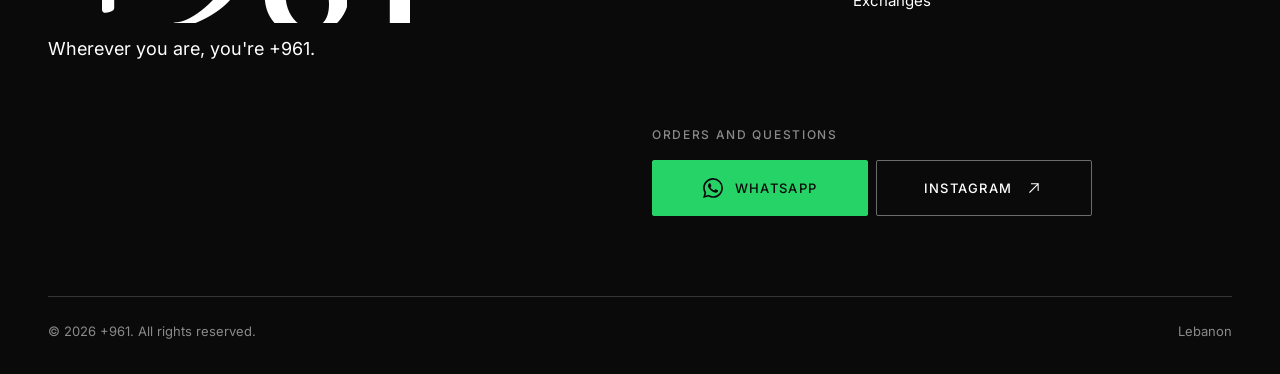
==== commit 06580887: "Photo sizes that fit every screen Product photos now come in 400, 600, 800, 1000, 1200 and 1500 px, " ====
--- a/index.html
+++ b/index.html
@@ -1,5 +1,5 @@
 <!doctype html>
-<html lang="en" data-page="index" data-template="home" data-build="3d5521d4">
+<html lang="en" data-page="index" data-template="home" data-build="2c2f287d">
 <head>
   <meta charset="utf-8">
   <meta name="viewport" content="width=device-width, initial-scale=1, viewport-fit=cover">
@@ -98,8 +98,8 @@
           <a class="card__link" href="hoodie.html" aria-label="+961 Hoodie $19 Black">
             <div class="card__media media tile--light" data-mask data-cursor="View">
               <div class="mask__in"><div class="mask__img">
-                <img class="card__img card__img--front" src="assets/img/hoodie-front-600.webp" srcset="assets/img/hoodie-front-600.webp 600w, assets/img/hoodie-front-1000.webp 1000w, assets/img/hoodie-front-1500.webp 1500w" sizes="50vw" width="1000" height="1250" loading="lazy" decoding="async" alt="+961 Hoodie in black, front view with a small white +961 print on the chest">
-                <img class="card__img card__img--back" src="assets/img/hoodie-back-600.webp" srcset="assets/img/hoodie-back-600.webp 600w, assets/img/hoodie-back-1000.webp 1000w, assets/img/hoodie-back-1500.webp 1500w" sizes="50vw" width="1000" height="1250" loading="lazy" decoding="async" alt="+961 Hoodie in black, back view with a large white +961 print across the back">
+                <img class="card__img card__img--front" src="assets/img/hoodie-front-600.webp" srcset="assets/img/hoodie-front-400.webp 400w, assets/img/hoodie-front-600.webp 600w, assets/img/hoodie-front-800.webp 800w, assets/img/hoodie-front-1000.webp 1000w, assets/img/hoodie-front-1200.webp 1200w, assets/img/hoodie-front-1500.webp 1500w" sizes="50vw" width="1000" height="1250" loading="lazy" decoding="async" alt="+961 Hoodie in black, front view with a small white +961 print on the chest">
+                <img class="card__img card__img--back" src="assets/img/hoodie-back-600.webp" srcset="assets/img/hoodie-back-400.webp 400w, assets/img/hoodie-back-600.webp 600w, assets/img/hoodie-back-800.webp 800w, assets/img/hoodie-back-1000.webp 1000w, assets/img/hoodie-back-1200.webp 1200w, assets/img/hoodie-back-1500.webp 1500w" sizes="50vw" width="1000" height="1250" loading="lazy" decoding="async" alt="+961 Hoodie in black, back view with a large white +961 print across the back">
               </div></div>
             </div>
             <div class="card__info">
@@ -113,8 +113,8 @@
           <a class="card__link" href="t-shirt.html" aria-label="+961 T-Shirt $13 White">
             <div class="card__media media tile--dark" data-mask data-cursor="View">
               <div class="mask__in"><div class="mask__img">
-                <img class="card__img card__img--front" src="assets/img/tshirt-front-600.webp" srcset="assets/img/tshirt-front-600.webp 600w, assets/img/tshirt-front-1000.webp 1000w, assets/img/tshirt-front-1500.webp 1500w" sizes="50vw" width="1000" height="1250" loading="lazy" decoding="async" alt="+961 T-Shirt in white, front view with a small black +961 print on the chest">
-                <img class="card__img card__img--back" src="assets/img/tshirt-back-600.webp" srcset="assets/img/tshirt-back-600.webp 600w, assets/img/tshirt-back-1000.webp 1000w, assets/img/tshirt-back-1500.webp 1500w" sizes="50vw" width="1000" height="1250" loading="lazy" decoding="async" alt="+961 T-Shirt in white, back view with a large black +961 print across the back">
+                <img class="card__img card__img--front" src="assets/img/tshirt-front-600.webp" srcset="assets/img/tshirt-front-400.webp 400w, assets/img/tshirt-front-600.webp 600w, assets/img/tshirt-front-800.webp 800w, assets/img/tshirt-front-1000.webp 1000w, assets/img/tshirt-front-1200.webp 1200w, assets/img/tshirt-front-1500.webp 1500w" sizes="50vw" width="1000" height="1250" loading="lazy" decoding="async" alt="+961 T-Shirt in white, front view with a small black +961 print on the chest">
+                <img class="card__img card__img--back" src="assets/img/tshirt-back-600.webp" srcset="assets/img/tshirt-back-400.webp 400w, assets/img/tshirt-back-600.webp 600w, assets/img/tshirt-back-800.webp 800w, assets/img/tshirt-back-1000.webp 1000w, assets/img/tshirt-back-1200.webp 1200w, assets/img/tshirt-back-1500.webp 1500w" sizes="50vw" width="1000" height="1250" loading="lazy" decoding="async" alt="+961 T-Shirt in white, back view with a large black +961 print across the back">
               </div></div>
             </div>
             <div class="card__info">
@@ -133,7 +133,7 @@
         <div class="story__media">
           <div class="media tile--dark" data-mask>
             <div class="mask__in"><div class="mask__img">
-              <img src="assets/img/print-detail.webp" srcset="assets/img/print-detail.webp 496w, assets/img/print-detail-992.webp 992w" sizes="(min-width: 1280px) 560px, (min-width: 1024px) 40vw, (min-width: 768px) 560px, 100vw" data-depth width="496" height="424" loading="lazy" decoding="async" alt="Close-up of the white +961 print on black fabric">
+              <img src="assets/img/print-detail.webp" srcset="assets/img/print-detail.webp 496w, assets/img/print-detail-744.webp 744w, assets/img/print-detail-992.webp 992w" sizes="(min-width: 1280px) 560px, (min-width: 1024px) 40vw, (min-width: 768px) 560px, 100vw" data-depth width="496" height="424" loading="lazy" decoding="async" alt="Close-up of the white +961 print on black fabric">
             </div></div>
           </div>
         </div>
@@ -174,9 +174,9 @@
             <a class="btn btn--outline" href="https://www.instagram.com/961o.fficial/" target="_blank" rel="noopener" data-reveal><span class="btn__label">Follow on Instagram <svg class="icon" viewBox="0 0 24 24" aria-hidden="true"><path d="M7 17L17 7M9 7h8v8"/></svg></span></a>
           </div>
           <div class="ig__tiles" data-reveal-group>
-            <a class="ig__tile tile--light" href="https://www.instagram.com/961o.fficial/" target="_blank" rel="noopener" data-reveal-item data-cursor="Open" aria-label="+961 official on Instagram"><img src="assets/img/hoodie-front-600.webp" width="600" height="750" loading="lazy" decoding="async" alt="+961 Hoodie in black, front view with a small white +961 print on the chest"></a>
-            <a class="ig__tile tile--dark" href="https://www.instagram.com/961o.fficial/" target="_blank" rel="noopener" data-reveal-item data-cursor="Open" aria-label="+961 official on Instagram"><img src="assets/img/tshirt-back-600.webp" width="600" height="750" loading="lazy" decoding="async" alt="+961 T-Shirt in white, back view with a large black +961 print across the back"></a>
-            <a class="ig__tile tile--light" href="https://www.instagram.com/961o.fficial/" target="_blank" rel="noopener" data-reveal-item data-cursor="Open" aria-label="+961 official on Instagram"><img src="assets/img/hoodie-back-600.webp" width="600" height="750" loading="lazy" decoding="async" alt="+961 Hoodie in black, back view with a large white +961 print across the back"></a>
+            <a class="ig__tile tile--light" href="https://www.instagram.com/961o.fficial/" target="_blank" rel="noopener" data-reveal-item data-cursor="Open" aria-label="+961 official on Instagram"><img src="assets/img/hoodie-front-600.webp" srcset="assets/img/hoodie-front-400.webp 400w, assets/img/hoodie-front-600.webp 600w, assets/img/hoodie-front-800.webp 800w, assets/img/hoodie-front-1000.webp 1000w, assets/img/hoodie-front-1200.webp 1200w, assets/img/hoodie-front-1500.webp 1500w" sizes="(min-width: 1024px) 15vw, 31vw" width="600" height="750" loading="lazy" decoding="async" alt="+961 Hoodie in black, front view with a small white +961 print on the chest"></a>
+            <a class="ig__tile tile--dark" href="https://www.instagram.com/961o.fficial/" target="_blank" rel="noopener" data-reveal-item data-cursor="Open" aria-label="+961 official on Instagram"><img src="assets/img/tshirt-back-600.webp" srcset="assets/img/tshirt-back-400.webp 400w, assets/img/tshirt-back-600.webp 600w, assets/img/tshirt-back-800.webp 800w, assets/img/tshirt-back-1000.webp 1000w, assets/img/tshirt-back-1200.webp 1200w, assets/img/tshirt-back-1500.webp 1500w" sizes="(min-width: 1024px) 15vw, 31vw" width="600" height="750" loading="lazy" decoding="async" alt="+961 T-Shirt in white, back view with a large black +961 print across the back"></a>
+            <a class="ig__tile tile--light" href="https://www.instagram.com/961o.fficial/" target="_blank" rel="noopener" data-reveal-item data-cursor="Open" aria-label="+961 official on Instagram"><img src="assets/img/hoodie-back-600.webp" srcset="assets/img/hoodie-back-400.webp 400w, assets/img/hoodie-back-600.webp 600w, assets/img/hoodie-back-800.webp 800w, assets/img/hoodie-back-1000.webp 1000w, assets/img/hoodie-back-1200.webp 1200w, assets/img/hoodie-back-1500.webp 1500w" sizes="(min-width: 1024px) 15vw, 31vw" width="600" height="750" loading="lazy" decoding="async" alt="+961 Hoodie in black, back view with a large white +961 print across the back"></a>
           </div>
         </div>
       </div>
@@ -311,6 +311,6 @@
   <script src="assets/vendor/ScrollTrigger.min.js?v=3.12.5" defer></script>
   <script src="assets/vendor/lenis.min.js?v=1.1.13" defer></script>
   <script src="assets/js/content.js?v=32404138" defer></script>
-  <script src="assets/js/site.js?v=2cdfe793" defer></script>
+  <script src="assets/js/site.js?v=edf3549d" defer></script>
 </body>
 </html>
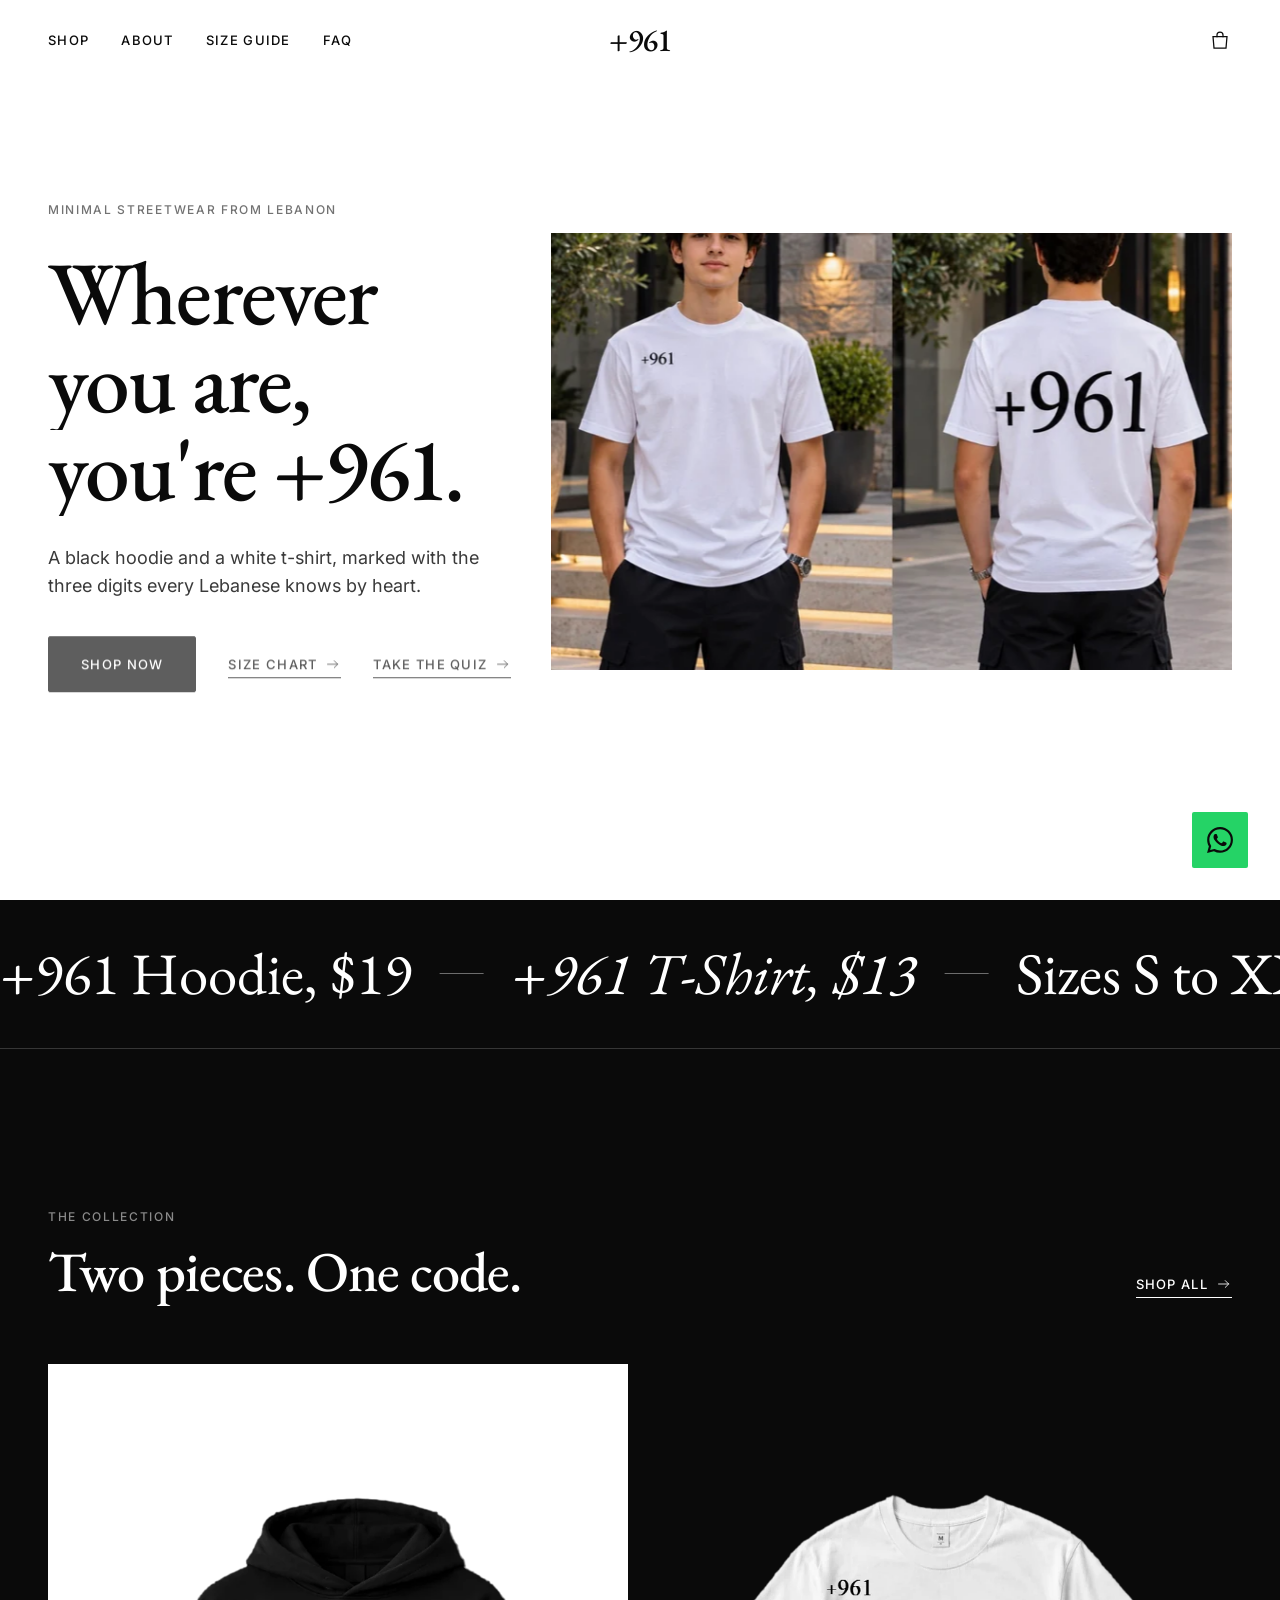
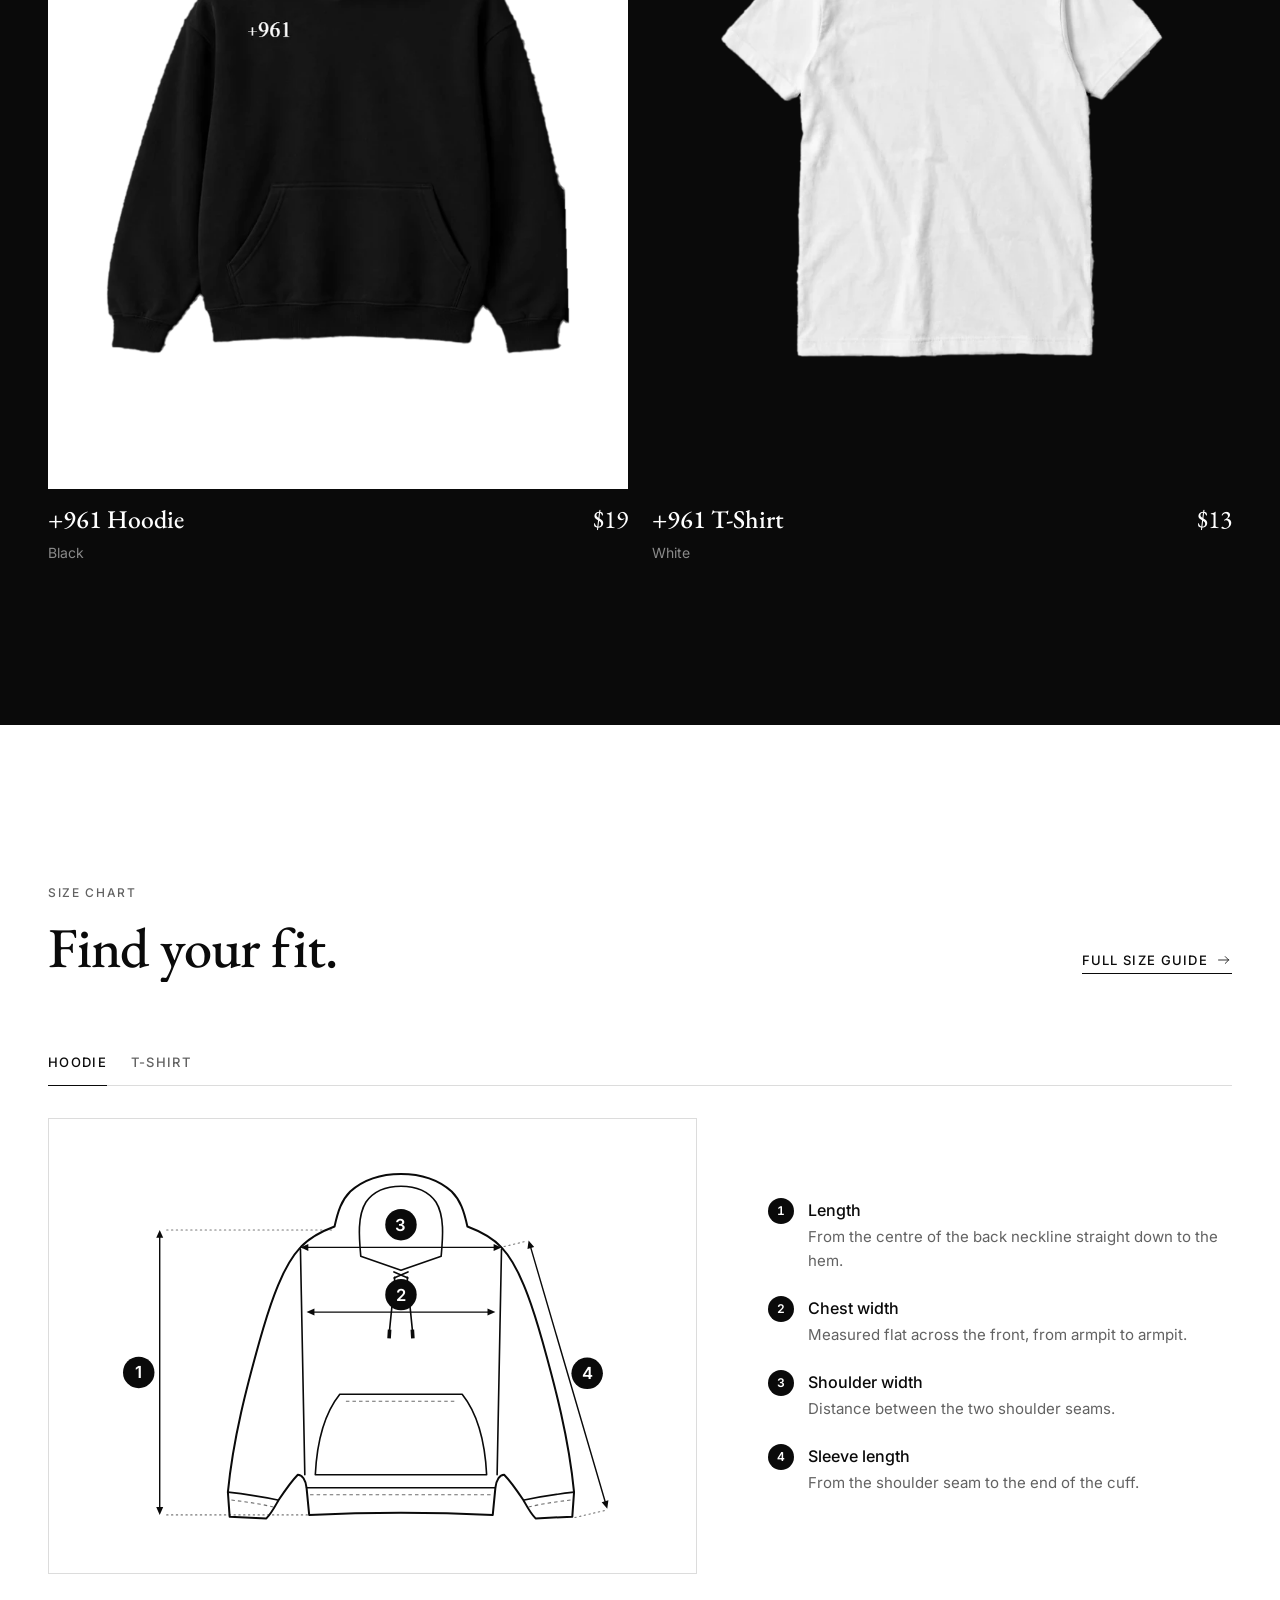
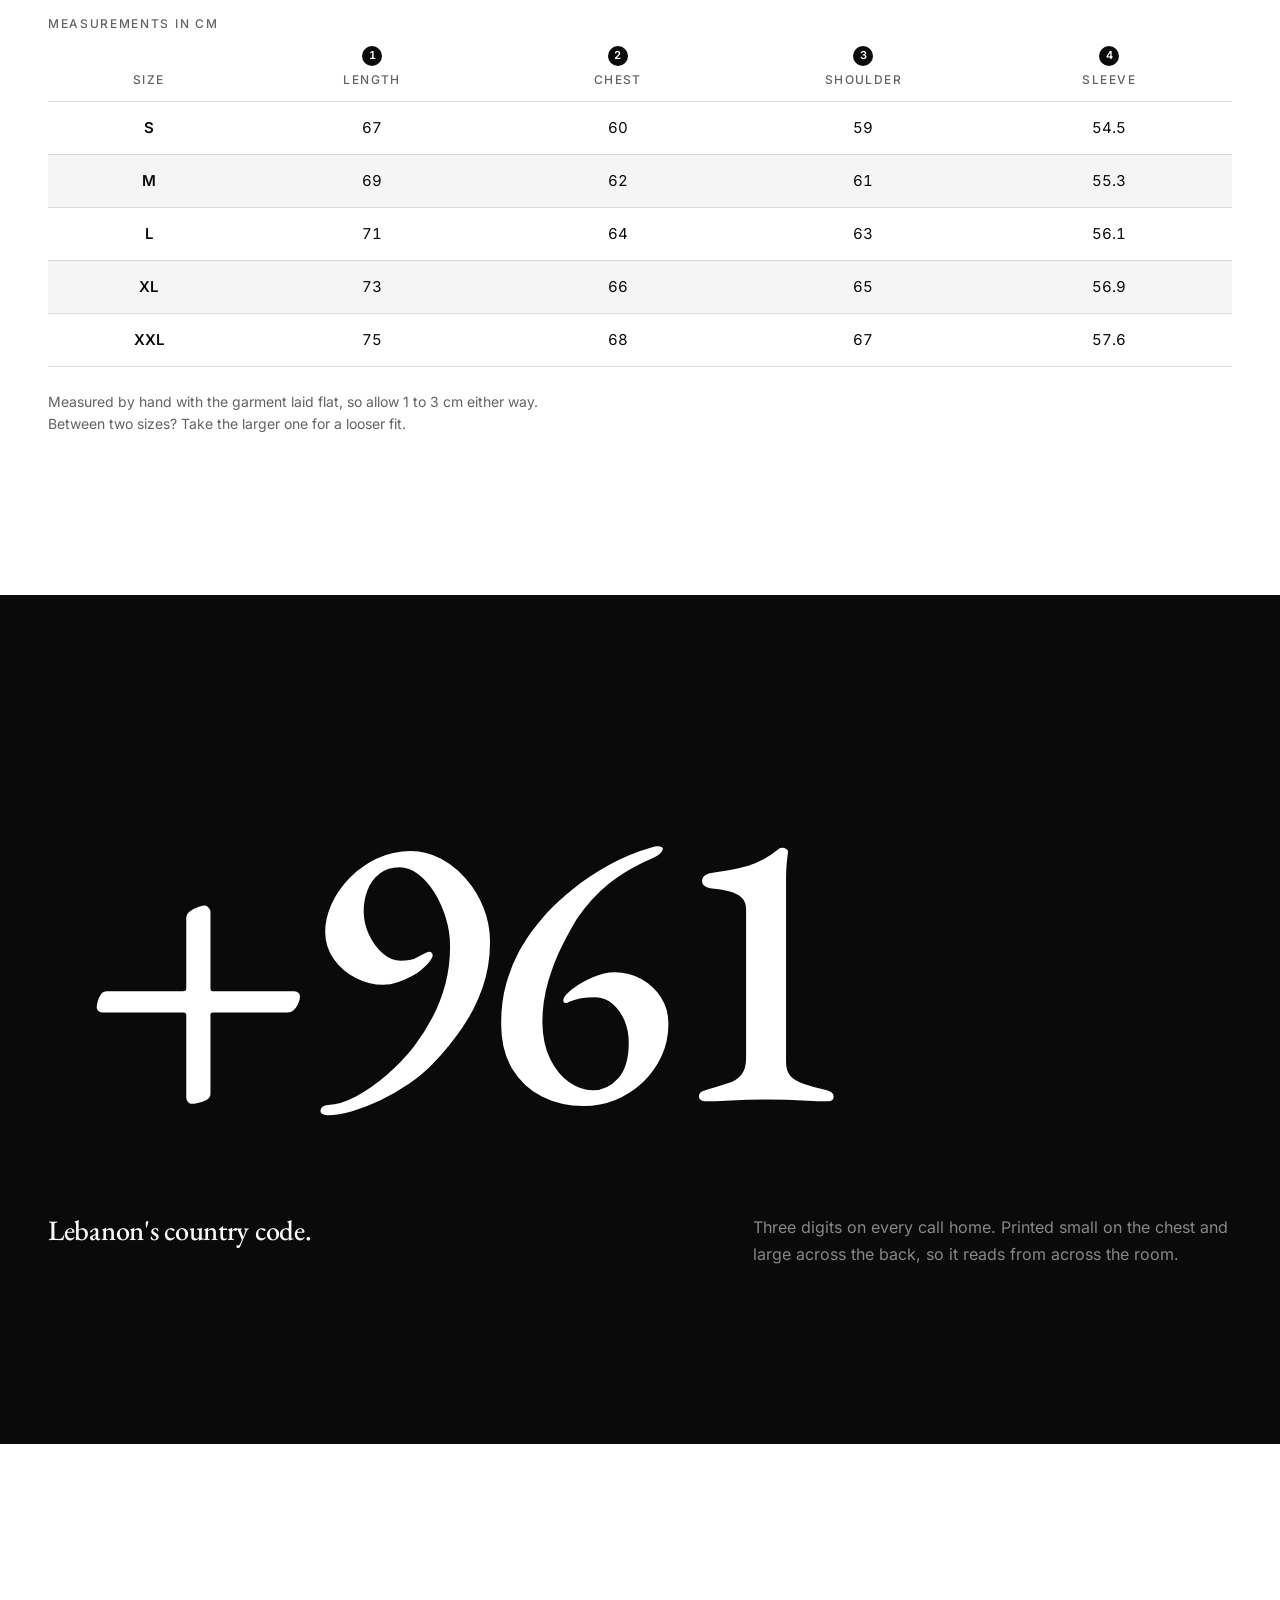
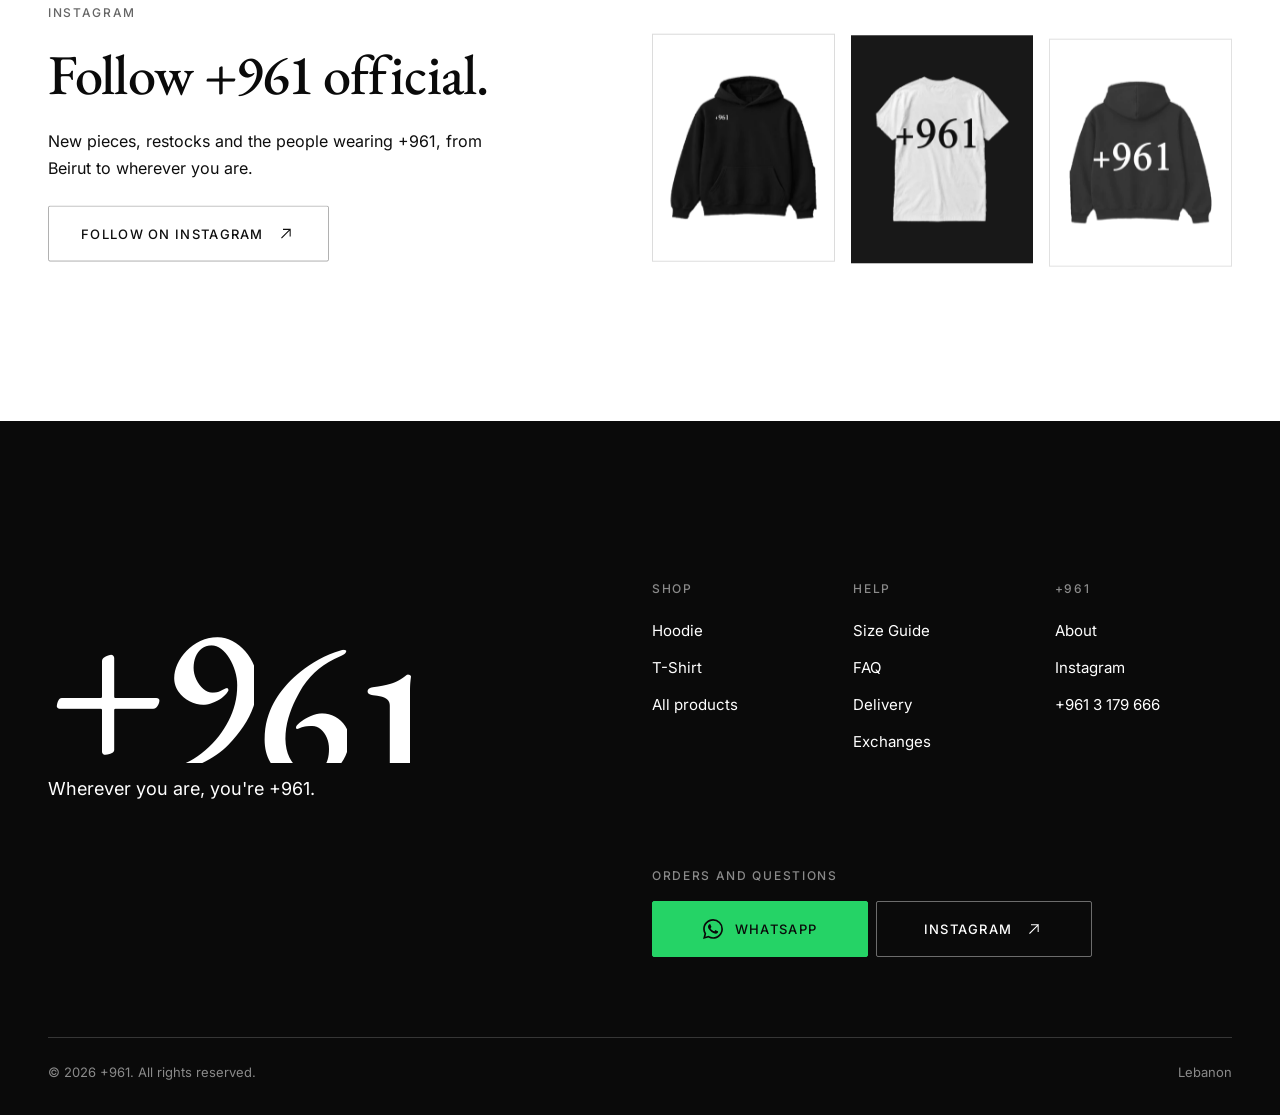
==== commit 84b68cc6: "Size chart on the home page and real measurements everywhere The "Our story" section on the home pag" ====
--- a/index.html
+++ b/index.html
@@ -1,5 +1,5 @@
 <!doctype html>
-<html lang="en" data-page="index" data-template="home" data-build="2c2f287d">
+<html lang="en" data-page="index" data-template="home" data-build="ca50cfa8">
 <head>
   <meta charset="utf-8">
   <meta name="viewport" content="width=device-width, initial-scale=1, viewport-fit=cover">
@@ -22,7 +22,7 @@
   <link rel="apple-touch-icon" href="assets/img/apple-touch-icon.png">
   <link rel="preload" href="assets/fonts/inter-latin-400-normal.woff2" as="font" type="font/woff2" crossorigin>
   <link rel="preload" href="assets/fonts/eb-garamond-latin-500-normal.woff2" as="font" type="font/woff2" crossorigin>
-  <link rel="stylesheet" href="assets/css/site.css?v=21f09a9e">
+  <link rel="stylesheet" href="assets/css/site.css?v=ed4c2d2f">
   <style>.is-entering .curtain{animation:curtain-safety 0s 2.5s forwards}@keyframes curtain-safety{to{visibility:hidden}}</style>
   <script>(function(){var d=document.documentElement;d.classList.add('js');try{var c=JSON.parse(localStorage.getItem('961-cart')||'[]');if(Array.isArray(c)&&c.length){d.classList.add('has-bag');d.style.setProperty('--bag-lines',c.length)}}catch(e){}try{if(!window.matchMedia('(prefers-reduced-motion: reduce)').matches&&!localStorage.getItem('961-intro'))d.classList.add('has-intro');if(sessionStorage.getItem('961-nav')){sessionStorage.removeItem('961-nav');d.classList.add('is-entering');}}catch(e){}})();</script>
   <script type="application/ld+json">{"@context":"https://schema.org","@type":"ClothingStore","name":"+961","slogan":"Wherever you are, you're +961.","telephone":"+9613179666","address":{"@type":"PostalAddress","addressCountry":"LB"},"sameAs":["https://www.instagram.com/961o.fficial/"],"currenciesAccepted":"USD","paymentAccepted":"Cash"}</script>
@@ -59,7 +59,7 @@
           <p class="lead" data-hero-fade>A black hoodie and a white t-shirt, marked with the three digits every Lebanese knows by heart.</p>
           <div class="hero__cta" data-hero-fade data-fab-avoid>
             <a class="btn" href="shop.html"><span class="btn__label">Shop now</span></a>
-            <a class="link" href="about.html">Our story <svg class="icon" viewBox="0 0 24 24" aria-hidden="true"><path d="M4 12h15M14 7l5 5-5 5"/></svg></a>
+            <a class="link" href="#size-chart">Size chart <svg class="icon" viewBox="0 0 24 24" aria-hidden="true"><path d="M4 12h15M14 7l5 5-5 5"/></svg></a>
             <button class="link" type="button" data-open-quiz aria-haspopup="dialog" aria-controls="quiz">Take the quiz <svg class="icon" viewBox="0 0 24 24" aria-hidden="true"><path d="M4 12h15M14 7l5 5-5 5"/></svg></button>
           </div>
         </div>
@@ -128,20 +128,71 @@
       </div>
     </section>
 
-    <section class="section" data-theme="light" aria-labelledby="story-title">
-      <div class="wrap grid story">
-        <div class="story__media">
-          <div class="media tile--dark" data-mask>
-            <div class="mask__in"><div class="mask__img">
-              <img src="assets/img/print-detail.webp" srcset="assets/img/print-detail.webp 496w, assets/img/print-detail-744.webp 744w, assets/img/print-detail-992.webp 992w" sizes="(min-width: 1280px) 560px, (min-width: 1024px) 40vw, (min-width: 768px) 560px, 100vw" data-depth width="496" height="424" loading="lazy" decoding="async" alt="Close-up of the white +961 print on black fabric">
-            </div></div>
-          </div>
-        </div>
-        <div class="story__text">
-          <p class="label muted" data-reveal>Our story</p>
-          <h2 class="h2" id="story-title" data-split>A country code you can wear.</h2>
-          <p class="body" data-reveal>Every call home starts with +961. We put those three digits on the clothes we live in, so home goes wherever you do.</p>
-          <a class="link" href="about.html" data-reveal>Read our story <svg class="icon" viewBox="0 0 24 24" aria-hidden="true"><path d="M4 12h15M14 7l5 5-5 5"/></svg></a>
+    <section class="section" id="size-chart" data-theme="light" aria-labelledby="fit-title">
+      <div class="wrap">
+        <div class="head head--split">
+          <div class="head">
+            <p class="label">Size chart</p>
+            <h2 class="h2" id="fit-title" data-split>Find your fit.</h2>
+          </div>
+          <a class="link" href="size-guide.html" data-reveal>Full size guide <svg class="icon" viewBox="0 0 24 24" aria-hidden="true"><path d="M4 12h15M14 7l5 5-5 5"/></svg></a>
+        </div>
+        <div class="fit" data-tabs data-reveal>
+          <div class="tabs" role="tablist" aria-label="Size chart">
+            <button class="tab" type="button" role="tab" id="fit-tab-hoodie" aria-controls="fit-hoodie" aria-selected="true">Hoodie</button>
+            <button class="tab" type="button" role="tab" id="fit-tab-tshirt" aria-controls="fit-tshirt" aria-selected="false" tabindex="-1">T-Shirt</button>
+          </div>
+          <div class="fit__panel" id="fit-hoodie" role="tabpanel" aria-labelledby="fit-tab-hoodie"><div class="chart" data-chart="hoodie"><div class="chart__in">
+            <figure class="chart__figure"><svg class="diagram diagram--hoodie" viewBox="2 0 572 410" role="img" aria-label="Drawing of the +961 hoodie laid flat. 1 is the length, from the centre of the back neckline down to the hem. 2 is the chest width, straight across from armpit to armpit. 3 is the shoulder width, between the two shoulder seams. 4 is the sleeve length, from the shoulder seam to the end of the cuff." focusable="false">
+  <path class="dg-out" d="M244 68C248 50 252 38 262 28C280 12 300 8 320 8C340 8 360 12 378 28C388 38 392 50 396 68C412 74 426 82 435 92C454 112 468 150 482 200C496 250 512 310 518 372L516 400L474 402C468 396 464 388 460 381C454 372 446 360 438 352C433 352 429 358 428 367L425 398Q320 393 215 398L212 367C211 358 207 352 202 352C194 360 186 372 180 381C176 388 172 396 166 402L124 400L122 372C128 310 144 250 158 200C172 150 186 112 205 92C214 82 228 74 244 68Z"/>
+  <path class="dg-line" d="M274 102C272 80 270 56 280 40C290 26 304 22 320 22C336 22 350 26 360 40C370 56 368 80 366 102L320 118Z"/>
+  <path class="dg-line" d="M205 94C207 180 208 280 210 352M435 94C433 180 432 280 430 352M212 367H428M122 372C140 374 160 377 179 381M518 372C500 374 480 377 461 381"/>
+  <path class="dg-line" d="M250 260H390C406 280 416 312 418 352H222C224 312 234 280 250 260Z"/>
+  <path class="dg-stitch" d="M216 375H424M126 381C142 383 158 385 174 389M514 381C498 383 482 385 466 389M257 268H383"/>
+  <path class="dg-line" d="M312 120L328 127M312 127L328 120M313 126L307 186M327 126L333 186"/>
+  <path class="dg-tip" d="M307 186L306.4 196M333 186L333.6 196"/>
+  <g class="dg-m" data-m="1"><path class="dg-ext" d="M52 72H244M52 398H215"/><path class="dg-arrow" d="M44 78.3L44 391.7"/><path class="dg-head" d="M44 398L40 389L48 389ZM44 72L40 81L48 81Z"/><g class="dg-num"><circle cx="20" cy="235" r="18"/><text x="20" y="235">1</text></g></g>
+  <g class="dg-m" data-m="3"><path class="dg-arrow" d="M211.3 92L428.7 92"/><path class="dg-head" d="M435 92L426 96L426 88ZM205 92L214 96L214 88Z"/><g class="dg-num"><circle cx="320" cy="66" r="18"/><text x="320" y="66">3</text></g></g>
+  <g class="dg-m" data-m="2"><path class="dg-arrow" d="M218.3 166L421.7 166"/><path class="dg-head" d="M428 166L419 170L419 162ZM212 166L221 170L221 162Z"/><g class="dg-num"><circle cx="320" cy="146" r="18"/><text x="320" y="146">2</text></g></g>
+  <g class="dg-m" data-m="4"><path class="dg-ext" d="M438 91L463 85M519 401L553 393"/><path class="dg-arrow" d="M467.8 90L554.2 385"/><path class="dg-head" d="M556 391L549.6 383.5L557.3 381.2ZM466 84L464.7 93.8L472.4 91.5Z"/><g class="dg-num"><circle cx="533" cy="236" r="18"/><text x="533" y="236">4</text></g></g>
+</svg></figure>
+            <ol class="chart__key" aria-label="How to measure the +961 Hoodie"><li data-m="1"><span class="m-num" aria-hidden="true">1</span><p><strong>Length</strong>From the centre of the back neckline straight down to the hem.</p></li><li data-m="2"><span class="m-num" aria-hidden="true">2</span><p><strong>Chest width</strong>Measured flat across the front, from armpit to armpit.</p></li><li data-m="3"><span class="m-num" aria-hidden="true">3</span><p><strong>Shoulder width</strong>Distance between the two shoulder seams.</p></li><li data-m="4"><span class="m-num" aria-hidden="true">4</span><p><strong>Sleeve length</strong>From the shoulder seam to the end of the cuff.</p></li></ol>
+            <div class="chart__tables">
+              <div class="chart__table"><p class="chart__sub" aria-hidden="true">Measurements in cm</p><div class="table-wrap"><table class="size-table">
+            <caption class="sr-only">+961 Hoodie measurements in centimeters</caption>
+            <thead><tr><th scope="col">Size</th><th scope="col" data-m="1"><span class="m-num" aria-hidden="true">1</span><span class="m-lab">Length</span></th><th scope="col" data-m="2"><span class="m-num" aria-hidden="true">2</span><span class="m-lab">Chest</span></th><th scope="col" data-m="3"><span class="m-num" aria-hidden="true">3</span><span class="m-lab">Shoulder</span></th><th scope="col" data-m="4"><span class="m-num" aria-hidden="true">4</span><span class="m-lab">Sleeve</span></th></tr></thead>
+            <tbody><tr><th scope="row">S</th><td data-m="1">67</td><td data-m="2">60</td><td data-m="3">59</td><td data-m="4">54.5</td></tr><tr><th scope="row">M</th><td data-m="1">69</td><td data-m="2">62</td><td data-m="3">61</td><td data-m="4">55.3</td></tr><tr><th scope="row">L</th><td data-m="1">71</td><td data-m="2">64</td><td data-m="3">63</td><td data-m="4">56.1</td></tr><tr><th scope="row">XL</th><td data-m="1">73</td><td data-m="2">66</td><td data-m="3">65</td><td data-m="4">56.9</td></tr><tr><th scope="row">XXL</th><td data-m="1">75</td><td data-m="2">68</td><td data-m="3">67</td><td data-m="4">57.6</td></tr></tbody>
+          </table></div></div>
+              
+            </div>
+          </div></div></div>
+          <div class="fit__panel" id="fit-tshirt" role="tabpanel" aria-labelledby="fit-tab-tshirt" hidden><div class="chart" data-chart="tshirt"><div class="chart__in">
+            <figure class="chart__figure"><svg class="diagram diagram--tshirt" viewBox="6 0 404 446" role="img" aria-label="Drawing of the +961 t-shirt laid flat. 1 is the length, from the centre of the back neckline down to the hem. 2 is the chest width, straight across from armpit to armpit. 3 is the shoulder width, between the two shoulder seams. 4 is the sleeve length, from the shoulder seam to the sleeve opening." focusable="false">
+  <path class="dg-out" d="M152 56C130 64 104 78 86 95L18 176L66 223Q72 228 80 227Q83 230 82 238L80 432Q200 440 320 432L318 238Q317 230 320 227Q328 228 334 223L382 176L314 95C296 78 270 64 248 56Q200 78 152 56Z"/>
+  <path class="dg-out" d="M152 56Q200 106 248 56"/>
+  <path class="dg-soft" d="M160 60Q200 122 240 60"/>
+  <path class="dg-line" d="M86 95Q90 160 80 226M314 95Q310 160 320 226"/>
+  <path class="dg-stitch" d="M27 166L75 213M373 166L325 213M86 424L314 424"/>
+  <g class="dg-m" data-m="3"><path class="dg-ext" d="M86 46V90M314 46V90"/><path class="dg-arrow" d="M92.3 38L307.7 38"/><path class="dg-head" d="M314 38L305 42L305 34ZM86 38L95 42L95 34Z"/><g class="dg-num"><circle cx="200" cy="16" r="14"/><text x="200" y="16">3</text></g></g>
+  <g class="dg-m" data-m="4"><path class="dg-ext" d="M317 92L328 83M385 173L396 164"/><path class="dg-arrow" d="M335.1 85.8L394.9 157.2"/><path class="dg-head" d="M399 162L390.1 157.7L396.3 152.5ZM331 81L333.7 90.5L339.9 85.3Z"/><g class="dg-num"><circle cx="381" cy="107" r="14"/><text x="381" y="107">4</text></g></g>
+  <g class="dg-m" data-m="1"><path class="dg-arrow" d="M200 74.3L200 427.7"/><path class="dg-head" d="M200 434L196 425L204 425ZM200 68L196 77L204 77Z"/><g class="dg-num"><circle cx="222" cy="300" r="14"/><text x="222" y="300">1</text></g></g>
+  <g class="dg-m" data-m="2"><path class="dg-arrow" d="M88.3 244L311.7 244"/><path class="dg-head" d="M318 244L309 248L309 240ZM82 244L91 248L91 240Z"/><g class="dg-num"><circle cx="268" cy="223" r="14"/><text x="268" y="223">2</text></g></g>
+</svg></figure>
+            <ol class="chart__key" aria-label="How to measure the +961 T-Shirt"><li data-m="1"><span class="m-num" aria-hidden="true">1</span><p><strong>Length</strong>From the centre of the back neckline straight down to the hem.</p></li><li data-m="2"><span class="m-num" aria-hidden="true">2</span><p><strong>Chest width</strong>Measured flat across the front, from armpit to armpit.</p></li><li data-m="3"><span class="m-num" aria-hidden="true">3</span><p><strong>Shoulder width</strong>Distance between the two shoulder seams.</p></li><li data-m="4"><span class="m-num" aria-hidden="true">4</span><p><strong>Sleeve length</strong>From the shoulder seam to the sleeve opening.</p></li></ol>
+            <div class="chart__tables">
+              <div class="chart__table"><p class="chart__sub" aria-hidden="true">Measurements in cm</p><div class="table-wrap"><table class="size-table">
+            <caption class="sr-only">+961 T-Shirt measurements in centimeters</caption>
+            <thead><tr><th scope="col">Size</th><th scope="col" data-m="1"><span class="m-num" aria-hidden="true">1</span><span class="m-lab">Length</span></th><th scope="col" data-m="2"><span class="m-num" aria-hidden="true">2</span><span class="m-lab">Chest</span></th><th scope="col" data-m="3"><span class="m-num" aria-hidden="true">3</span><span class="m-lab">Shoulder</span></th><th scope="col" data-m="4"><span class="m-num" aria-hidden="true">4</span><span class="m-lab">Sleeve</span></th></tr></thead>
+            <tbody><tr><th scope="row">S</th><td data-m="1">69</td><td data-m="2">53</td><td data-m="3">53.5</td><td data-m="4">20.5</td></tr><tr><th scope="row">M</th><td data-m="1">71.5</td><td data-m="2">55.5</td><td data-m="3">55.5</td><td data-m="4">21</td></tr><tr><th scope="row">L</th><td data-m="1">74</td><td data-m="2">58</td><td data-m="3">57.5</td><td data-m="4">21.5</td></tr><tr><th scope="row">XL</th><td data-m="1">76.5</td><td data-m="2">60.5</td><td data-m="3">59.5</td><td data-m="4">22</td></tr><tr><th scope="row">XXL</th><td data-m="1">79</td><td data-m="2">63</td><td data-m="3">61.5</td><td data-m="4">22.5</td></tr></tbody>
+          </table></div></div>
+              <div class="chart__table"><p class="chart__sub" aria-hidden="true">Your height and weight</p><div class="table-wrap"><table class="size-table size-table--fit">
+            <caption class="sr-only">Height and weight each +961 T-Shirt size is made for</caption>
+            <thead><tr><th scope="col">Size</th><th scope="col"><span class="m-lab">Height</span></th><th scope="col"><span class="m-lab">Weight</span></th></tr></thead>
+            <tbody><tr><th scope="row">S</th><td>155–165 cm</td><td>45–52.5 kg</td></tr><tr><th scope="row">M</th><td>165–170 cm</td><td>52.5–60 kg</td></tr><tr><th scope="row">L</th><td>170–175 cm</td><td>60–67.5 kg</td></tr><tr><th scope="row">XL</th><td>175–180 cm</td><td>67.5–75 kg</td></tr><tr><th scope="row">XXL</th><td>180–185 cm</td><td>75–82.5 kg</td></tr></tbody>
+          </table></div></div>
+            </div>
+          </div></div></div>
+          <p class="small muted fit__note">Measured by hand with the garment laid flat, so allow 1 to 3 cm either way. Between two sizes? Take the larger one for a looser fit.</p>
         </div>
       </div>
     </section>
@@ -261,18 +312,58 @@
         <button class="tab" type="button" role="tab" data-tab="hoodie" aria-selected="true" aria-controls="sg-hoodie" id="sg-tab-hoodie">Hoodie</button>
         <button class="tab" type="button" role="tab" data-tab="tshirt" aria-selected="false" aria-controls="sg-tshirt" id="sg-tab-tshirt" tabindex="-1">T-Shirt</button>
       </div>
-      <div id="sg-hoodie" role="tabpanel" aria-labelledby="sg-tab-hoodie"><div class="table-wrap"><table class="size-table" data-placeholder>
-            <caption class="sr-only">Hoodie measurements in centimeters</caption>
-            <thead><tr><th scope="col">Size</th><th scope="col">Chest (A)</th><th scope="col">Length (B)</th><th scope="col">Sleeve (C)</th></tr></thead>
-            <tbody><tr><th scope="row">S</th><td>56</td><td>68</td><td>60</td></tr><tr><th scope="row">M</th><td>58</td><td>70</td><td>61</td></tr><tr><th scope="row">L</th><td>60</td><td>72</td><td>62</td></tr><tr><th scope="row">XL</th><td>62</td><td>74</td><td>63</td></tr><tr><th scope="row">XXL</th><td>64</td><td>76</td><td>64</td></tr></tbody>
-          </table></div></div>
-      <div id="sg-tshirt" role="tabpanel" aria-labelledby="sg-tab-tshirt" hidden><div class="table-wrap"><table class="size-table" data-placeholder>
-            <caption class="sr-only">T-shirt measurements in centimeters</caption>
-            <thead><tr><th scope="col">Size</th><th scope="col">Chest (A)</th><th scope="col">Length (B)</th><th scope="col">Sleeve (C)</th></tr></thead>
-            <tbody><tr><th scope="row">S</th><td>50</td><td>70</td><td>20</td></tr><tr><th scope="row">M</th><td>53</td><td>72</td><td>21</td></tr><tr><th scope="row">L</th><td>56</td><td>74</td><td>22</td></tr><tr><th scope="row">XL</th><td>59</td><td>76</td><td>23</td></tr><tr><th scope="row">XXL</th><td>62</td><td>78</td><td>24</td></tr></tbody>
-          </table></div></div>
+      <div id="sg-hoodie" role="tabpanel" aria-labelledby="sg-tab-hoodie"><div class="chart" data-chart="hoodie"><div class="chart__in">
+            <figure class="chart__figure"><svg class="diagram diagram--hoodie" viewBox="2 0 572 410" role="img" aria-label="Drawing of the +961 hoodie laid flat. 1 is the length, from the centre of the back neckline down to the hem. 2 is the chest width, straight across from armpit to armpit. 3 is the shoulder width, between the two shoulder seams. 4 is the sleeve length, from the shoulder seam to the end of the cuff." focusable="false">
+  <path class="dg-out" d="M244 68C248 50 252 38 262 28C280 12 300 8 320 8C340 8 360 12 378 28C388 38 392 50 396 68C412 74 426 82 435 92C454 112 468 150 482 200C496 250 512 310 518 372L516 400L474 402C468 396 464 388 460 381C454 372 446 360 438 352C433 352 429 358 428 367L425 398Q320 393 215 398L212 367C211 358 207 352 202 352C194 360 186 372 180 381C176 388 172 396 166 402L124 400L122 372C128 310 144 250 158 200C172 150 186 112 205 92C214 82 228 74 244 68Z"/>
+  <path class="dg-line" d="M274 102C272 80 270 56 280 40C290 26 304 22 320 22C336 22 350 26 360 40C370 56 368 80 366 102L320 118Z"/>
+  <path class="dg-line" d="M205 94C207 180 208 280 210 352M435 94C433 180 432 280 430 352M212 367H428M122 372C140 374 160 377 179 381M518 372C500 374 480 377 461 381"/>
+  <path class="dg-line" d="M250 260H390C406 280 416 312 418 352H222C224 312 234 280 250 260Z"/>
+  <path class="dg-stitch" d="M216 375H424M126 381C142 383 158 385 174 389M514 381C498 383 482 385 466 389M257 268H383"/>
+  <path class="dg-line" d="M312 120L328 127M312 127L328 120M313 126L307 186M327 126L333 186"/>
+  <path class="dg-tip" d="M307 186L306.4 196M333 186L333.6 196"/>
+  <g class="dg-m" data-m="1"><path class="dg-ext" d="M52 72H244M52 398H215"/><path class="dg-arrow" d="M44 78.3L44 391.7"/><path class="dg-head" d="M44 398L40 389L48 389ZM44 72L40 81L48 81Z"/><g class="dg-num"><circle cx="20" cy="235" r="18"/><text x="20" y="235">1</text></g></g>
+  <g class="dg-m" data-m="3"><path class="dg-arrow" d="M211.3 92L428.7 92"/><path class="dg-head" d="M435 92L426 96L426 88ZM205 92L214 96L214 88Z"/><g class="dg-num"><circle cx="320" cy="66" r="18"/><text x="320" y="66">3</text></g></g>
+  <g class="dg-m" data-m="2"><path class="dg-arrow" d="M218.3 166L421.7 166"/><path class="dg-head" d="M428 166L419 170L419 162ZM212 166L221 170L221 162Z"/><g class="dg-num"><circle cx="320" cy="146" r="18"/><text x="320" y="146">2</text></g></g>
+  <g class="dg-m" data-m="4"><path class="dg-ext" d="M438 91L463 85M519 401L553 393"/><path class="dg-arrow" d="M467.8 90L554.2 385"/><path class="dg-head" d="M556 391L549.6 383.5L557.3 381.2ZM466 84L464.7 93.8L472.4 91.5Z"/><g class="dg-num"><circle cx="533" cy="236" r="18"/><text x="533" y="236">4</text></g></g>
+</svg></figure>
+            <ol class="chart__key" aria-label="How to measure the +961 Hoodie"><li data-m="1"><span class="m-num" aria-hidden="true">1</span><p><strong>Length</strong>From the centre of the back neckline straight down to the hem.</p></li><li data-m="2"><span class="m-num" aria-hidden="true">2</span><p><strong>Chest width</strong>Measured flat across the front, from armpit to armpit.</p></li><li data-m="3"><span class="m-num" aria-hidden="true">3</span><p><strong>Shoulder width</strong>Distance between the two shoulder seams.</p></li><li data-m="4"><span class="m-num" aria-hidden="true">4</span><p><strong>Sleeve length</strong>From the shoulder seam to the end of the cuff.</p></li></ol>
+            <div class="chart__tables">
+              <div class="chart__table"><p class="chart__sub" aria-hidden="true">Measurements in cm</p><div class="table-wrap"><table class="size-table">
+            <caption class="sr-only">+961 Hoodie measurements in centimeters</caption>
+            <thead><tr><th scope="col">Size</th><th scope="col" data-m="1"><span class="m-num" aria-hidden="true">1</span><span class="m-lab">Length</span></th><th scope="col" data-m="2"><span class="m-num" aria-hidden="true">2</span><span class="m-lab">Chest</span></th><th scope="col" data-m="3"><span class="m-num" aria-hidden="true">3</span><span class="m-lab">Shoulder</span></th><th scope="col" data-m="4"><span class="m-num" aria-hidden="true">4</span><span class="m-lab">Sleeve</span></th></tr></thead>
+            <tbody><tr><th scope="row">S</th><td data-m="1">67</td><td data-m="2">60</td><td data-m="3">59</td><td data-m="4">54.5</td></tr><tr><th scope="row">M</th><td data-m="1">69</td><td data-m="2">62</td><td data-m="3">61</td><td data-m="4">55.3</td></tr><tr><th scope="row">L</th><td data-m="1">71</td><td data-m="2">64</td><td data-m="3">63</td><td data-m="4">56.1</td></tr><tr><th scope="row">XL</th><td data-m="1">73</td><td data-m="2">66</td><td data-m="3">65</td><td data-m="4">56.9</td></tr><tr><th scope="row">XXL</th><td data-m="1">75</td><td data-m="2">68</td><td data-m="3">67</td><td data-m="4">57.6</td></tr></tbody>
+          </table></div></div>
+              
+            </div>
+          </div></div></div>
+      <div id="sg-tshirt" role="tabpanel" aria-labelledby="sg-tab-tshirt" hidden><div class="chart" data-chart="tshirt"><div class="chart__in">
+            <figure class="chart__figure"><svg class="diagram diagram--tshirt" viewBox="6 0 404 446" role="img" aria-label="Drawing of the +961 t-shirt laid flat. 1 is the length, from the centre of the back neckline down to the hem. 2 is the chest width, straight across from armpit to armpit. 3 is the shoulder width, between the two shoulder seams. 4 is the sleeve length, from the shoulder seam to the sleeve opening." focusable="false">
+  <path class="dg-out" d="M152 56C130 64 104 78 86 95L18 176L66 223Q72 228 80 227Q83 230 82 238L80 432Q200 440 320 432L318 238Q317 230 320 227Q328 228 334 223L382 176L314 95C296 78 270 64 248 56Q200 78 152 56Z"/>
+  <path class="dg-out" d="M152 56Q200 106 248 56"/>
+  <path class="dg-soft" d="M160 60Q200 122 240 60"/>
+  <path class="dg-line" d="M86 95Q90 160 80 226M314 95Q310 160 320 226"/>
+  <path class="dg-stitch" d="M27 166L75 213M373 166L325 213M86 424L314 424"/>
+  <g class="dg-m" data-m="3"><path class="dg-ext" d="M86 46V90M314 46V90"/><path class="dg-arrow" d="M92.3 38L307.7 38"/><path class="dg-head" d="M314 38L305 42L305 34ZM86 38L95 42L95 34Z"/><g class="dg-num"><circle cx="200" cy="16" r="14"/><text x="200" y="16">3</text></g></g>
+  <g class="dg-m" data-m="4"><path class="dg-ext" d="M317 92L328 83M385 173L396 164"/><path class="dg-arrow" d="M335.1 85.8L394.9 157.2"/><path class="dg-head" d="M399 162L390.1 157.7L396.3 152.5ZM331 81L333.7 90.5L339.9 85.3Z"/><g class="dg-num"><circle cx="381" cy="107" r="14"/><text x="381" y="107">4</text></g></g>
+  <g class="dg-m" data-m="1"><path class="dg-arrow" d="M200 74.3L200 427.7"/><path class="dg-head" d="M200 434L196 425L204 425ZM200 68L196 77L204 77Z"/><g class="dg-num"><circle cx="222" cy="300" r="14"/><text x="222" y="300">1</text></g></g>
+  <g class="dg-m" data-m="2"><path class="dg-arrow" d="M88.3 244L311.7 244"/><path class="dg-head" d="M318 244L309 248L309 240ZM82 244L91 248L91 240Z"/><g class="dg-num"><circle cx="268" cy="223" r="14"/><text x="268" y="223">2</text></g></g>
+</svg></figure>
+            <ol class="chart__key" aria-label="How to measure the +961 T-Shirt"><li data-m="1"><span class="m-num" aria-hidden="true">1</span><p><strong>Length</strong>From the centre of the back neckline straight down to the hem.</p></li><li data-m="2"><span class="m-num" aria-hidden="true">2</span><p><strong>Chest width</strong>Measured flat across the front, from armpit to armpit.</p></li><li data-m="3"><span class="m-num" aria-hidden="true">3</span><p><strong>Shoulder width</strong>Distance between the two shoulder seams.</p></li><li data-m="4"><span class="m-num" aria-hidden="true">4</span><p><strong>Sleeve length</strong>From the shoulder seam to the sleeve opening.</p></li></ol>
+            <div class="chart__tables">
+              <div class="chart__table"><p class="chart__sub" aria-hidden="true">Measurements in cm</p><div class="table-wrap"><table class="size-table">
+            <caption class="sr-only">+961 T-Shirt measurements in centimeters</caption>
+            <thead><tr><th scope="col">Size</th><th scope="col" data-m="1"><span class="m-num" aria-hidden="true">1</span><span class="m-lab">Length</span></th><th scope="col" data-m="2"><span class="m-num" aria-hidden="true">2</span><span class="m-lab">Chest</span></th><th scope="col" data-m="3"><span class="m-num" aria-hidden="true">3</span><span class="m-lab">Shoulder</span></th><th scope="col" data-m="4"><span class="m-num" aria-hidden="true">4</span><span class="m-lab">Sleeve</span></th></tr></thead>
+            <tbody><tr><th scope="row">S</th><td data-m="1">69</td><td data-m="2">53</td><td data-m="3">53.5</td><td data-m="4">20.5</td></tr><tr><th scope="row">M</th><td data-m="1">71.5</td><td data-m="2">55.5</td><td data-m="3">55.5</td><td data-m="4">21</td></tr><tr><th scope="row">L</th><td data-m="1">74</td><td data-m="2">58</td><td data-m="3">57.5</td><td data-m="4">21.5</td></tr><tr><th scope="row">XL</th><td data-m="1">76.5</td><td data-m="2">60.5</td><td data-m="3">59.5</td><td data-m="4">22</td></tr><tr><th scope="row">XXL</th><td data-m="1">79</td><td data-m="2">63</td><td data-m="3">61.5</td><td data-m="4">22.5</td></tr></tbody>
+          </table></div></div>
+              <div class="chart__table"><p class="chart__sub" aria-hidden="true">Your height and weight</p><div class="table-wrap"><table class="size-table size-table--fit">
+            <caption class="sr-only">Height and weight each +961 T-Shirt size is made for</caption>
+            <thead><tr><th scope="col">Size</th><th scope="col"><span class="m-lab">Height</span></th><th scope="col"><span class="m-lab">Weight</span></th></tr></thead>
+            <tbody><tr><th scope="row">S</th><td>155–165 cm</td><td>45–52.5 kg</td></tr><tr><th scope="row">M</th><td>165–170 cm</td><td>52.5–60 kg</td></tr><tr><th scope="row">L</th><td>170–175 cm</td><td>60–67.5 kg</td></tr><tr><th scope="row">XL</th><td>175–180 cm</td><td>67.5–75 kg</td></tr><tr><th scope="row">XXL</th><td>180–185 cm</td><td>75–82.5 kg</td></tr></tbody>
+          </table></div></div>
+            </div>
+          </div></div></div>
       <div class="modal__foot">
-        <p class="small muted">Measurements in centimeters, taken with the garment laid flat. A: chest, armpit to armpit. B: length, shoulder to hem. C: sleeve, shoulder seam to cuff.</p>
+        <p class="small muted">Measured by hand with the garment laid flat, so allow 1 to 3 cm either way.</p>
         <a class="link" href="size-guide.html">Full size guide <svg class="icon" viewBox="0 0 24 24" aria-hidden="true"><path d="M4 12h15M14 7l5 5-5 5"/></svg></a>
       </div>
     </div>
@@ -311,6 +402,6 @@
   <script src="assets/vendor/ScrollTrigger.min.js?v=3.12.5" defer></script>
   <script src="assets/vendor/lenis.min.js?v=1.1.13" defer></script>
   <script src="assets/js/content.js?v=32404138" defer></script>
-  <script src="assets/js/site.js?v=edf3549d" defer></script>
+  <script src="assets/js/site.js?v=e5a1f0a9" defer></script>
 </body>
 </html>
--- a/assets/css/site.css
+++ b/assets/css/site.css
@@ -802,7 +802,7 @@
 .step__key { font-family: var(--serif); font-size: 24px; line-height: 1.1; font-variant-numeric: lining-nums; }
 .step p { font-size: 15px; line-height: 1.6; color: var(--muted); }
 .step strong { display: block; color: var(--fg); font-weight: 500; margin-bottom: 2px; }
-.diagram { width: 100%; max-width: 360px; height: auto; color: var(--fg); }
+
 
 /* ---------- FAQ ---------- */
 .faq { row-gap: var(--s6); }
@@ -1201,3 +1201,89 @@
   .back-btn { margin: 0 var(--s4) 0 -4px; }
   .back-btn::after { content: ""; position: absolute; right: calc(var(--s4) / -2); top: 50%; width: 1px; height: 16px; margin-top: -8px; background: currentColor; opacity: .25; }
 }
+
+
+/* ---------------------------------------------------------------- size chart
+   Drawing, how to measure, and the table. Lays itself out by the space it gets
+   (home page, size guide page or the size window), so it fits every screen. */
+.chart { container-type: inline-size; }
+.chart__in { display: grid; gap: var(--s4); }
+.chart__figure { margin: 0; padding: clamp(16px, 6cqi, 48px) clamp(12px, 5cqi, 40px); border: 1px solid var(--line); display: grid; place-items: center; }
+.diagram { display: block; width: 100%; height: auto; color: var(--fg); overflow: visible; --dg-w: 1.8; }
+.diagram--tshirt { max-width: 360px; }
+.diagram--hoodie { max-width: 500px; --dg-w: 2.3; }
+.diagram .dg-out, .diagram .dg-line, .diagram .dg-soft, .diagram .dg-stitch, .diagram .dg-arrow, .diagram .dg-ext, .diagram .dg-tip { fill: none; stroke: currentColor; stroke-linejoin: round; stroke-linecap: round; }
+.diagram .dg-out { stroke-width: var(--dg-w); }
+.diagram .dg-line { stroke-width: calc(var(--dg-w) * .8); }
+.diagram .dg-soft { stroke-width: calc(var(--dg-w) * .7); opacity: .4; }
+.diagram .dg-stitch { stroke-width: calc(var(--dg-w) * .55); stroke-dasharray: 4 3.5; opacity: .6; stroke-linecap: butt; }
+.diagram .dg-tip { stroke-width: calc(var(--dg-w) * 1.8); stroke-linecap: butt; }
+.diagram .dg-arrow { stroke-width: calc(var(--dg-w) * .7); }
+.diagram .dg-head { fill: currentColor; }
+.diagram .dg-ext { stroke-width: calc(var(--dg-w) * .55); stroke-dasharray: 1.5 4; opacity: .55; }
+.diagram .dg-num circle { fill: currentColor; }
+.diagram .dg-num text { fill: var(--bg); font-family: var(--sans); font-weight: 600; text-anchor: middle; dominant-baseline: central; }
+.diagram--tshirt .dg-num text { font-size: 15px; }
+.diagram--hoodie .dg-num text { font-size: 19px; }
+.diagram .dg-m { transition: opacity var(--t-base) var(--ease); }
+
+.m-num { display: inline-grid; place-items: center; flex: none; width: 26px; height: 26px; border-radius: 50%; background: var(--fg); color: var(--bg); font: 600 12px/1 var(--sans); font-variant-numeric: lining-nums tabular-nums; letter-spacing: 0; }
+.chart__key { list-style: none; margin: 0; padding: 0; display: grid; gap: var(--s3); align-content: center; }
+.chart__key li { display: grid; grid-template-columns: 26px minmax(0, 1fr); gap: 14px; align-items: start; transition: opacity var(--t-base) var(--ease); }
+.chart__key p { margin: 0; font-size: 15px; line-height: 1.55; color: var(--muted); }
+.chart__key strong { display: block; margin-bottom: 2px; font-size: 16px; font-weight: 500; color: var(--fg); }
+.chart__tables { display: grid; gap: var(--s4); min-width: 0; order: 1; }
+.chart__key { order: 2; }
+.chart__table { display: grid; gap: var(--s1); min-width: 0; }
+.chart__sub { font-size: 12px; font-weight: 500; letter-spacing: .14em; text-transform: uppercase; color: var(--muted); }
+
+.size-table { min-width: 0; }
+.size-table th, .size-table td { text-align: center; padding: 14px 6px; }
+.size-table th:first-child, .size-table td:first-child { width: 17%; }
+.size-table thead th { vertical-align: bottom; white-space: normal; line-height: 1.25; padding-top: 4px; font-size: 13px; letter-spacing: 0; text-transform: none; }
+.size-table thead .m-num { display: grid; width: 20px; height: 20px; margin: 0 auto 6px; font-size: 11px; }
+.size-table tbody tr:nth-child(even) { background: var(--field); }
+.size-table td { transition: color var(--t-fast) var(--ease), font-weight var(--t-fast) var(--ease); }
+
+@container (min-width: 460px) and (max-width: 719px) { .chart__key { grid-template-columns: 1fr 1fr; column-gap: var(--s3); } }
+@container (min-width: 600px) { .size-table thead th { font-size: 12px; letter-spacing: .12em; text-transform: uppercase; } }
+@container (min-width: 720px) {
+  .chart__in { grid-template-columns: minmax(0, 7fr) minmax(0, 5fr); column-gap: clamp(32px, 6cqi, 80px); row-gap: var(--s5); align-items: center; }
+  .chart__tables { grid-column: 1 / -1; order: 0; }
+  .chart__key { order: 0; }
+}
+@container (min-width: 900px) { .chart__tables:has(> :nth-child(2)) { grid-template-columns: minmax(0, 3fr) minmax(0, 2fr); column-gap: var(--s5); } }
+@container (max-width: 359px) {
+  .chart__key p { font-size: 14px; }
+  .size-table { font-size: 14px; }
+  .size-table thead th { font-size: 11.5px; }
+  .size-table th, .size-table td { padding-left: 2px; padding-right: 2px; }
+}
+
+/* point at a measurement (in the list, the table or the drawing) and the drawing shows just that one */
+@media (hover: hover) {
+  .chart:has([data-m="1"]:hover) .dg-m:not([data-m="1"]), .chart:has([data-m="2"]:hover) .dg-m:not([data-m="2"]),
+  .chart:has([data-m="3"]:hover) .dg-m:not([data-m="3"]), .chart:has([data-m="4"]:hover) .dg-m:not([data-m="4"]) { opacity: .14; }
+  .chart:has([data-m="1"]:hover) .chart__key li:not([data-m="1"]), .chart:has([data-m="2"]:hover) .chart__key li:not([data-m="2"]),
+  .chart:has([data-m="3"]:hover) .chart__key li:not([data-m="3"]), .chart:has([data-m="4"]:hover) .chart__key li:not([data-m="4"]) { opacity: .4; }
+  .chart:has([data-m="1"]:hover) td[data-m="1"], .chart:has([data-m="2"]:hover) td[data-m="2"],
+  .chart:has([data-m="3"]:hover) td[data-m="3"], .chart:has([data-m="4"]:hover) td[data-m="4"] { font-weight: 600; }
+}
+
+/* home page */
+.fit .tabs { margin-bottom: var(--s4); }
+.fit__note { margin-top: var(--s3); max-width: 60ch; }
+
+/* size guide page */
+.guide { display: grid; gap: clamp(64px, 9vw, 128px); }
+.guide__block { display: grid; gap: var(--s3); min-width: 0; }
+.guide__head { display: flex; align-items: baseline; justify-content: space-between; gap: var(--s2); padding-bottom: var(--s2); border-bottom: 1px solid var(--line); }
+.guide__help { display: grid; gap: var(--s3); justify-items: start; max-width: 640px; }
+
+/* size window on product pages */
+.modal .chart__in { gap: var(--s3); }
+.modal .chart__figure { padding: 12px; }
+.modal .diagram--hoodie { max-width: 400px; }
+.modal .diagram--tshirt { max-width: 260px; }
+.guide { margin-top: var(--s4); }
+.modal__foot { margin-top: var(--s3); }
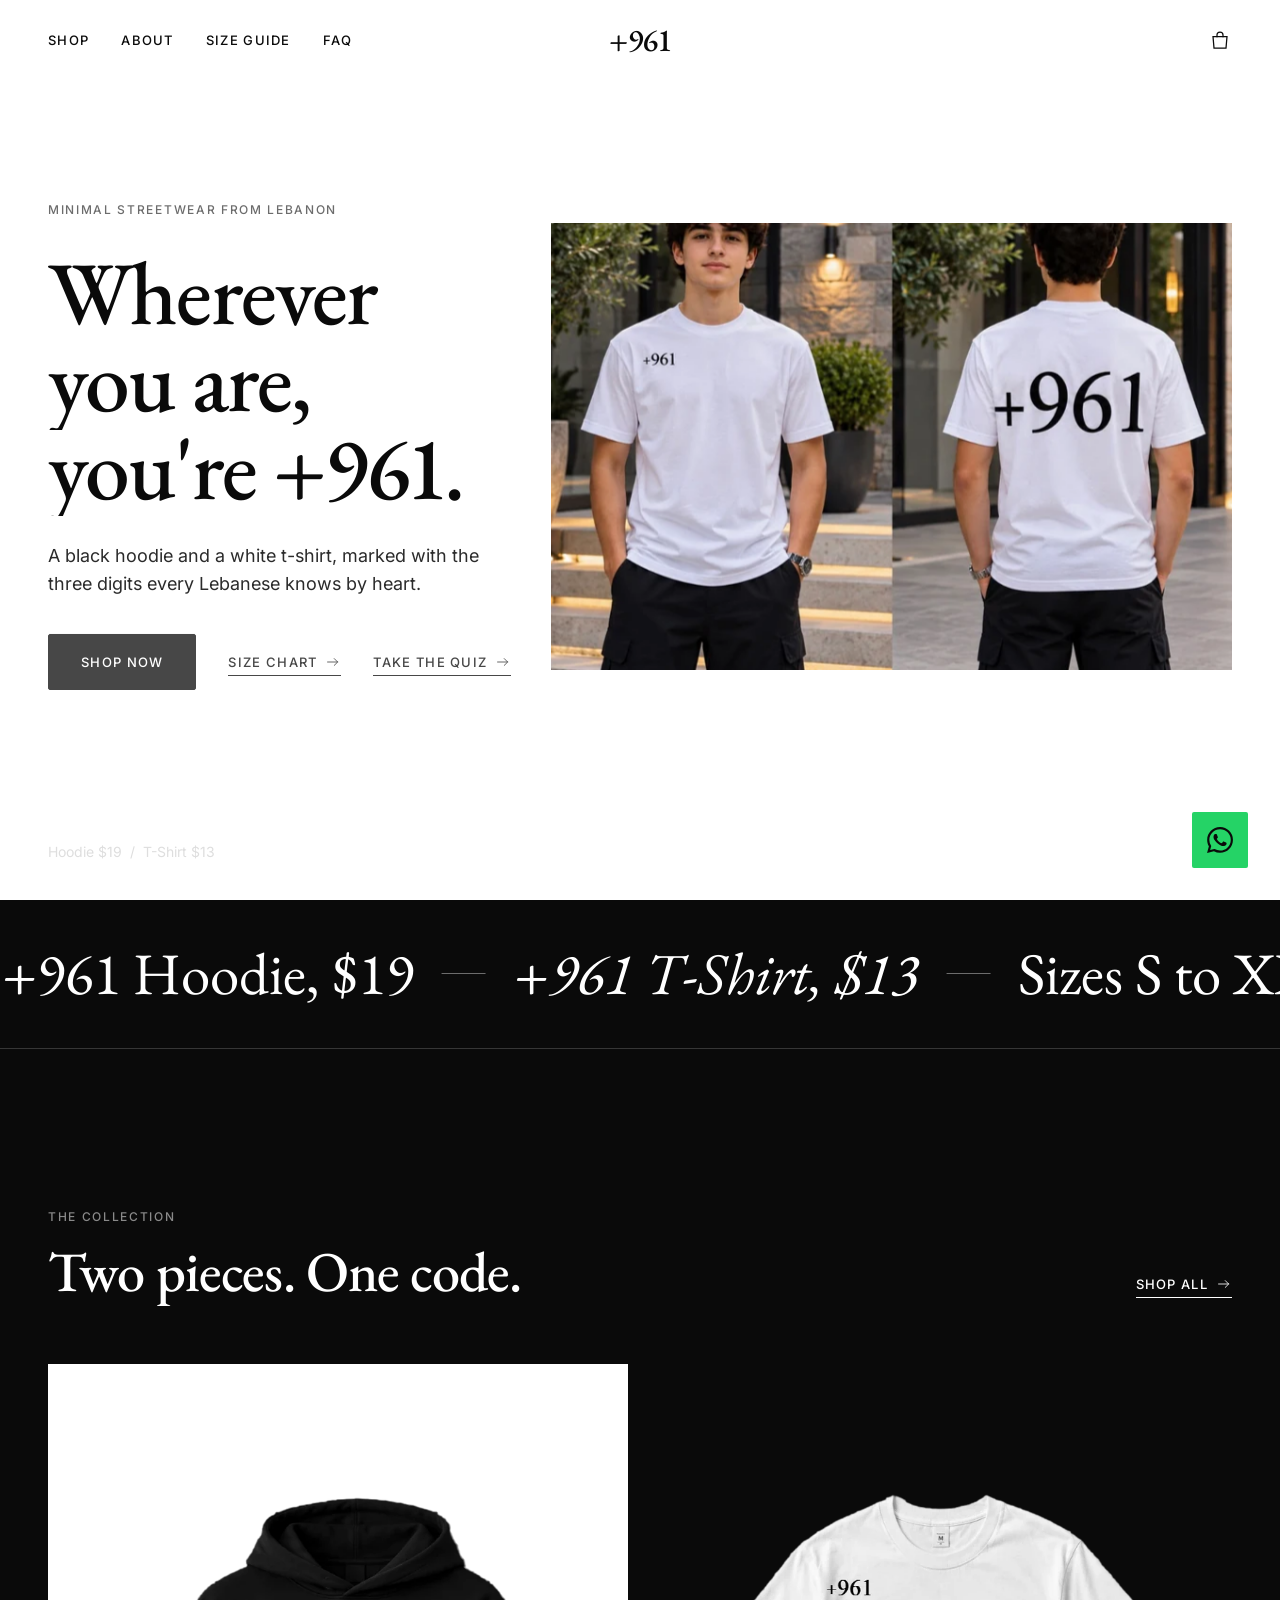
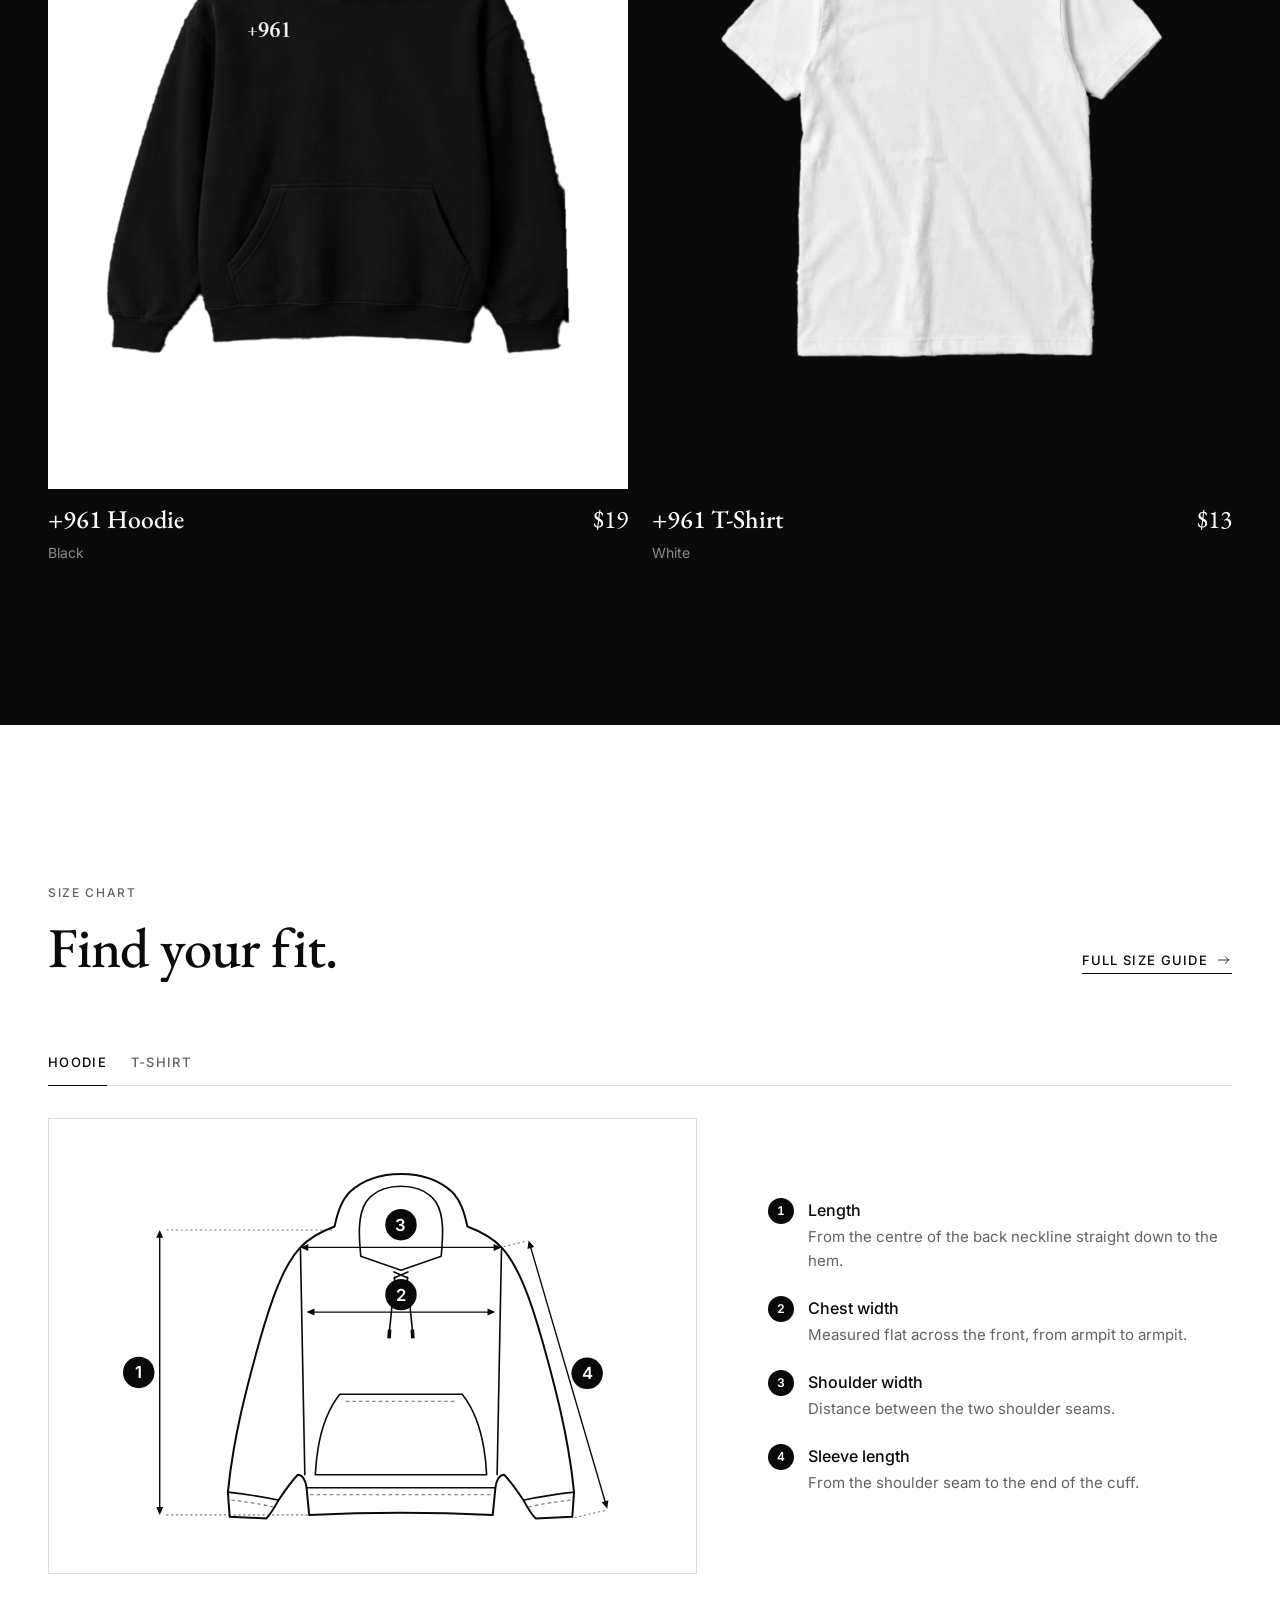
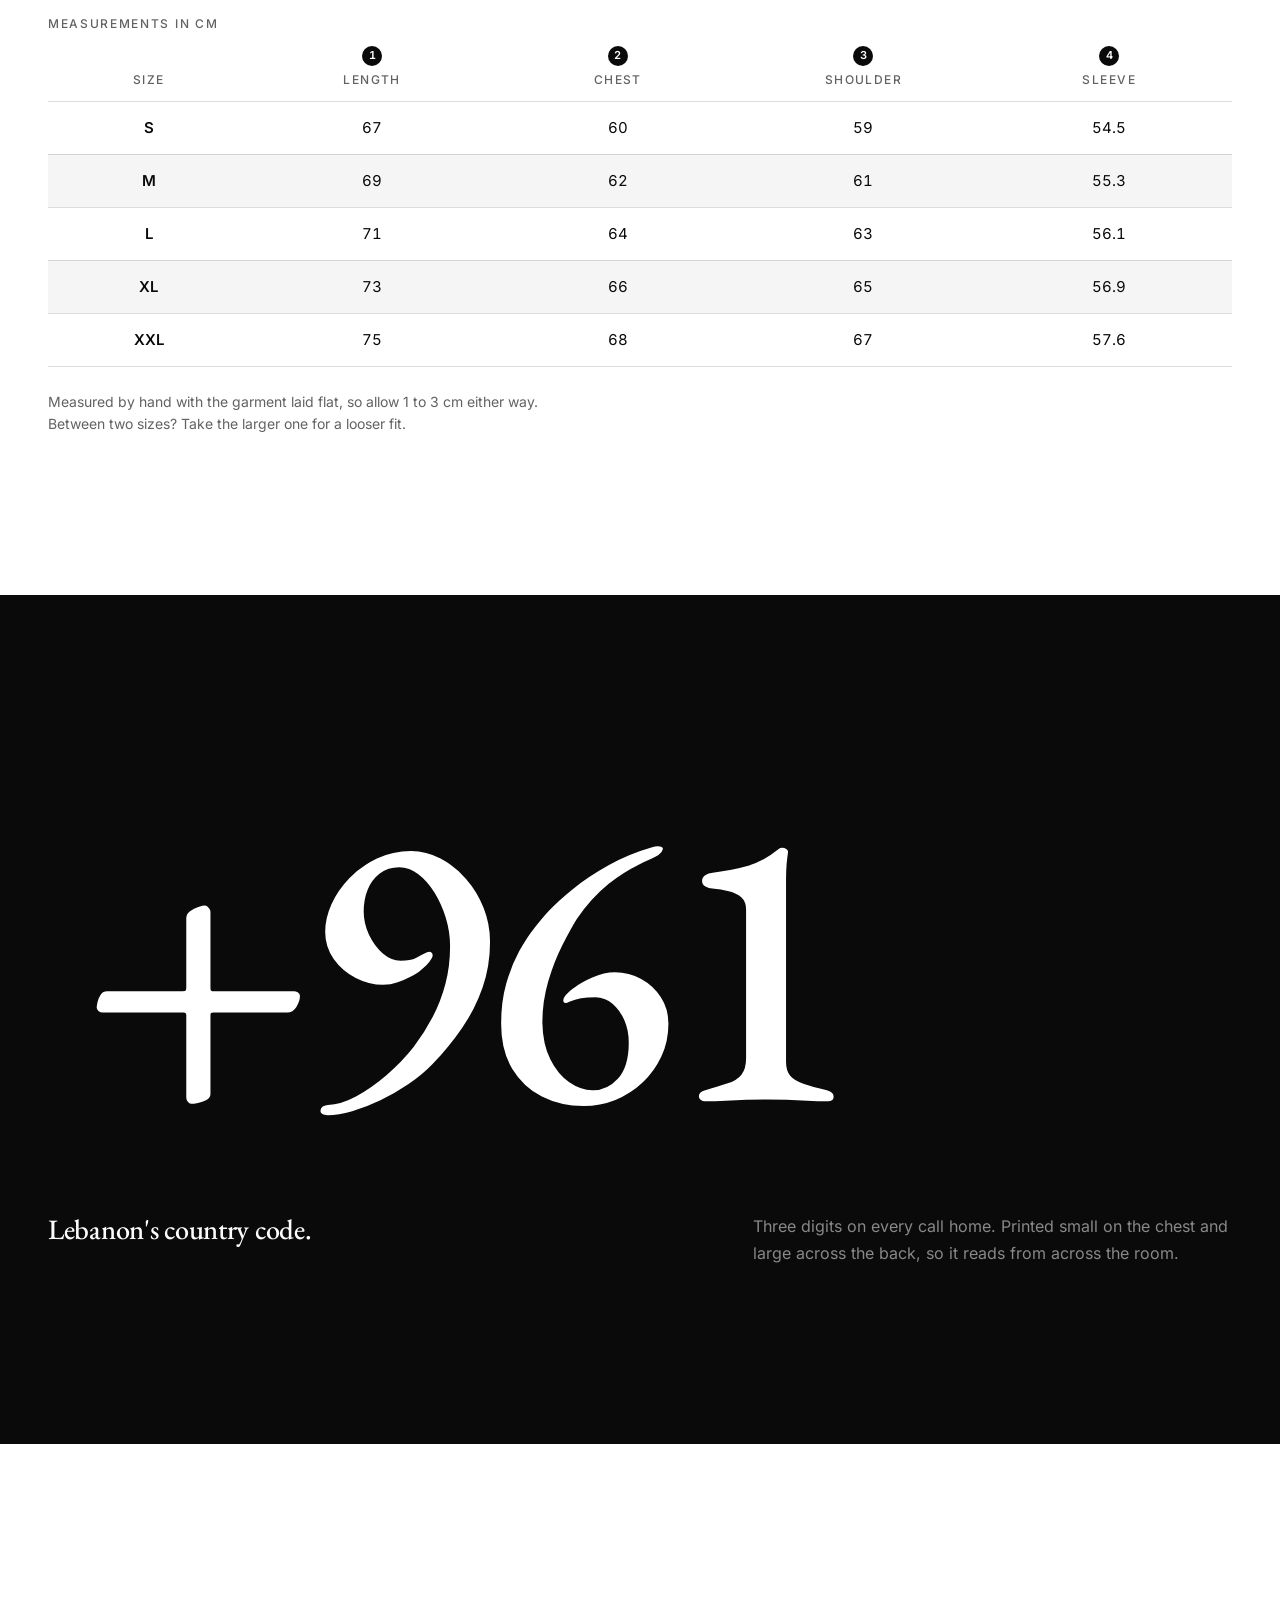
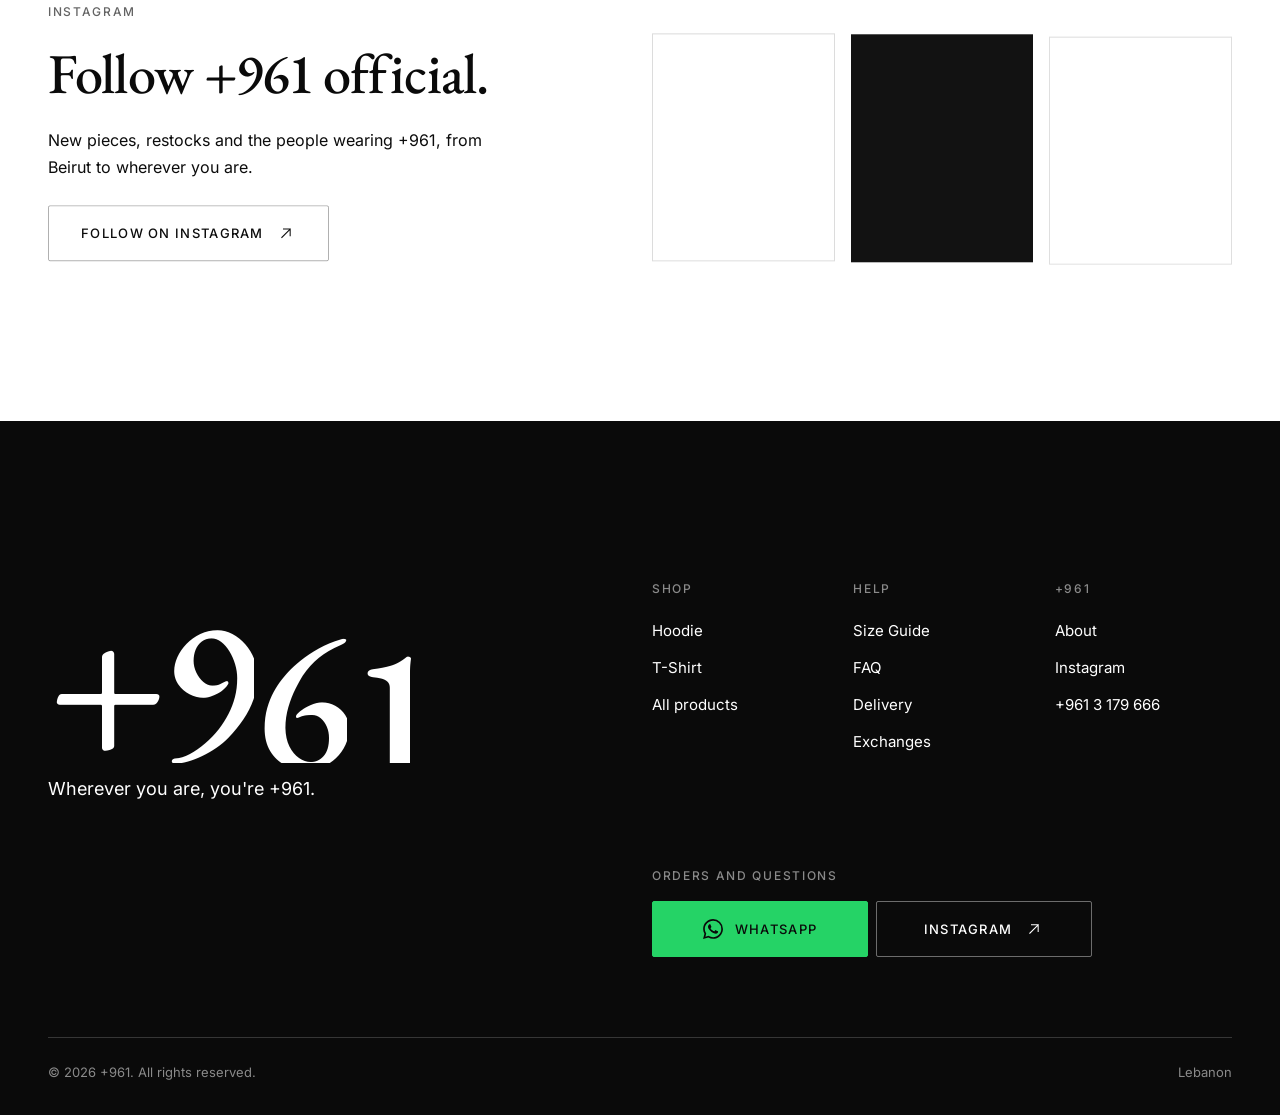
==== commit c921ee3e: "Add Whish Money payment at checkout Customers choose Whish Money, enter the name and phone number of" ====
--- a/index.html
+++ b/index.html
@@ -1,5 +1,5 @@
 <!doctype html>
-<html lang="en" data-page="index" data-template="home" data-build="ca50cfa8">
+<html lang="en" data-page="index" data-template="home" data-build="0c15cdc8">
 <head>
   <meta charset="utf-8">
   <meta name="viewport" content="width=device-width, initial-scale=1, viewport-fit=cover">
@@ -22,10 +22,10 @@
   <link rel="apple-touch-icon" href="assets/img/apple-touch-icon.png">
   <link rel="preload" href="assets/fonts/inter-latin-400-normal.woff2" as="font" type="font/woff2" crossorigin>
   <link rel="preload" href="assets/fonts/eb-garamond-latin-500-normal.woff2" as="font" type="font/woff2" crossorigin>
-  <link rel="stylesheet" href="assets/css/site.css?v=ed4c2d2f">
+  <link rel="stylesheet" href="assets/css/site.css?v=30b6d508">
   <style>.is-entering .curtain{animation:curtain-safety 0s 2.5s forwards}@keyframes curtain-safety{to{visibility:hidden}}</style>
   <script>(function(){var d=document.documentElement;d.classList.add('js');try{var c=JSON.parse(localStorage.getItem('961-cart')||'[]');if(Array.isArray(c)&&c.length){d.classList.add('has-bag');d.style.setProperty('--bag-lines',c.length)}}catch(e){}try{if(!window.matchMedia('(prefers-reduced-motion: reduce)').matches&&!localStorage.getItem('961-intro'))d.classList.add('has-intro');if(sessionStorage.getItem('961-nav')){sessionStorage.removeItem('961-nav');d.classList.add('is-entering');}}catch(e){}})();</script>
-  <script type="application/ld+json">{"@context":"https://schema.org","@type":"ClothingStore","name":"+961","slogan":"Wherever you are, you're +961.","telephone":"+9613179666","address":{"@type":"PostalAddress","addressCountry":"LB"},"sameAs":["https://www.instagram.com/961o.fficial/"],"currenciesAccepted":"USD","paymentAccepted":"Cash"}</script>
+  <script type="application/ld+json">{"@context":"https://schema.org","@type":"ClothingStore","name":"+961","slogan":"Wherever you are, you're +961.","telephone":"+9613179666","address":{"@type":"PostalAddress","addressCountry":"LB"},"sameAs":["https://www.instagram.com/961o.fficial/"],"currenciesAccepted":"USD","paymentAccepted":"Cash, Whish Money"}</script>
 </head>
 <body>
 
@@ -402,6 +402,6 @@
   <script src="assets/vendor/ScrollTrigger.min.js?v=3.12.5" defer></script>
   <script src="assets/vendor/lenis.min.js?v=1.1.13" defer></script>
   <script src="assets/js/content.js?v=32404138" defer></script>
-  <script src="assets/js/site.js?v=e5a1f0a9" defer></script>
+  <script src="assets/js/site.js?v=c94c4149" defer></script>
 </body>
 </html>
--- a/assets/css/site.css
+++ b/assets/css/site.css
@@ -859,7 +859,7 @@
 .co__step-num { font-family: var(--serif); font-size: 18px; color: var(--muted); font-variant-numeric: lining-nums; }
 .fields { display: grid; gap: var(--s3); }
 @media (min-width: 768px) { .fields--2 { grid-template-columns: 1fr 1fr; } }
-.field { display: grid; gap: var(--s1); min-width: 0; }
+.field { display: grid; gap: var(--s1); min-width: 0; align-content: start; }
 .field__label { font-size: 13px; font-weight: 500; letter-spacing: .02em; display: flex; justify-content: space-between; gap: var(--s1); }
 .field__opt { color: var(--muted); font-weight: 400; }
 .field__input {
@@ -1059,6 +1059,14 @@
 .billing { display: grid; gap: var(--s3); }
 .billing:not([hidden]) { animation: billing-in var(--t-base) var(--ease) both; }
 @keyframes billing-in { from { opacity: 0; transform: translateY(-8px); } to { opacity: 1; transform: none; } }
+
+/* Whish Money details */
+.whish { display: grid; gap: var(--s3); padding: var(--s3); border: 1px solid var(--line-strong); border-radius: var(--radius); }
+.whish:not([hidden]) { animation: billing-in var(--t-base) var(--ease) both; }
+.whish__amount { display: flex; justify-content: space-between; align-items: baseline; gap: var(--s2); padding-top: var(--s2); border-top: 1px solid var(--line); font-size: 15px; }
+.whish__amount span:first-child { font-weight: 500; }
+.whish__amount span:last-child { font-family: var(--serif); font-size: 28px; line-height: 1; font-variant-numeric: lining-nums tabular-nums; }
+@media (max-width: 359px) { .whish { padding: var(--s2); } }
 
 /* ---------- main photo on the home page ---------- */
 .hero__media { height: auto; max-height: none; align-items: center; }
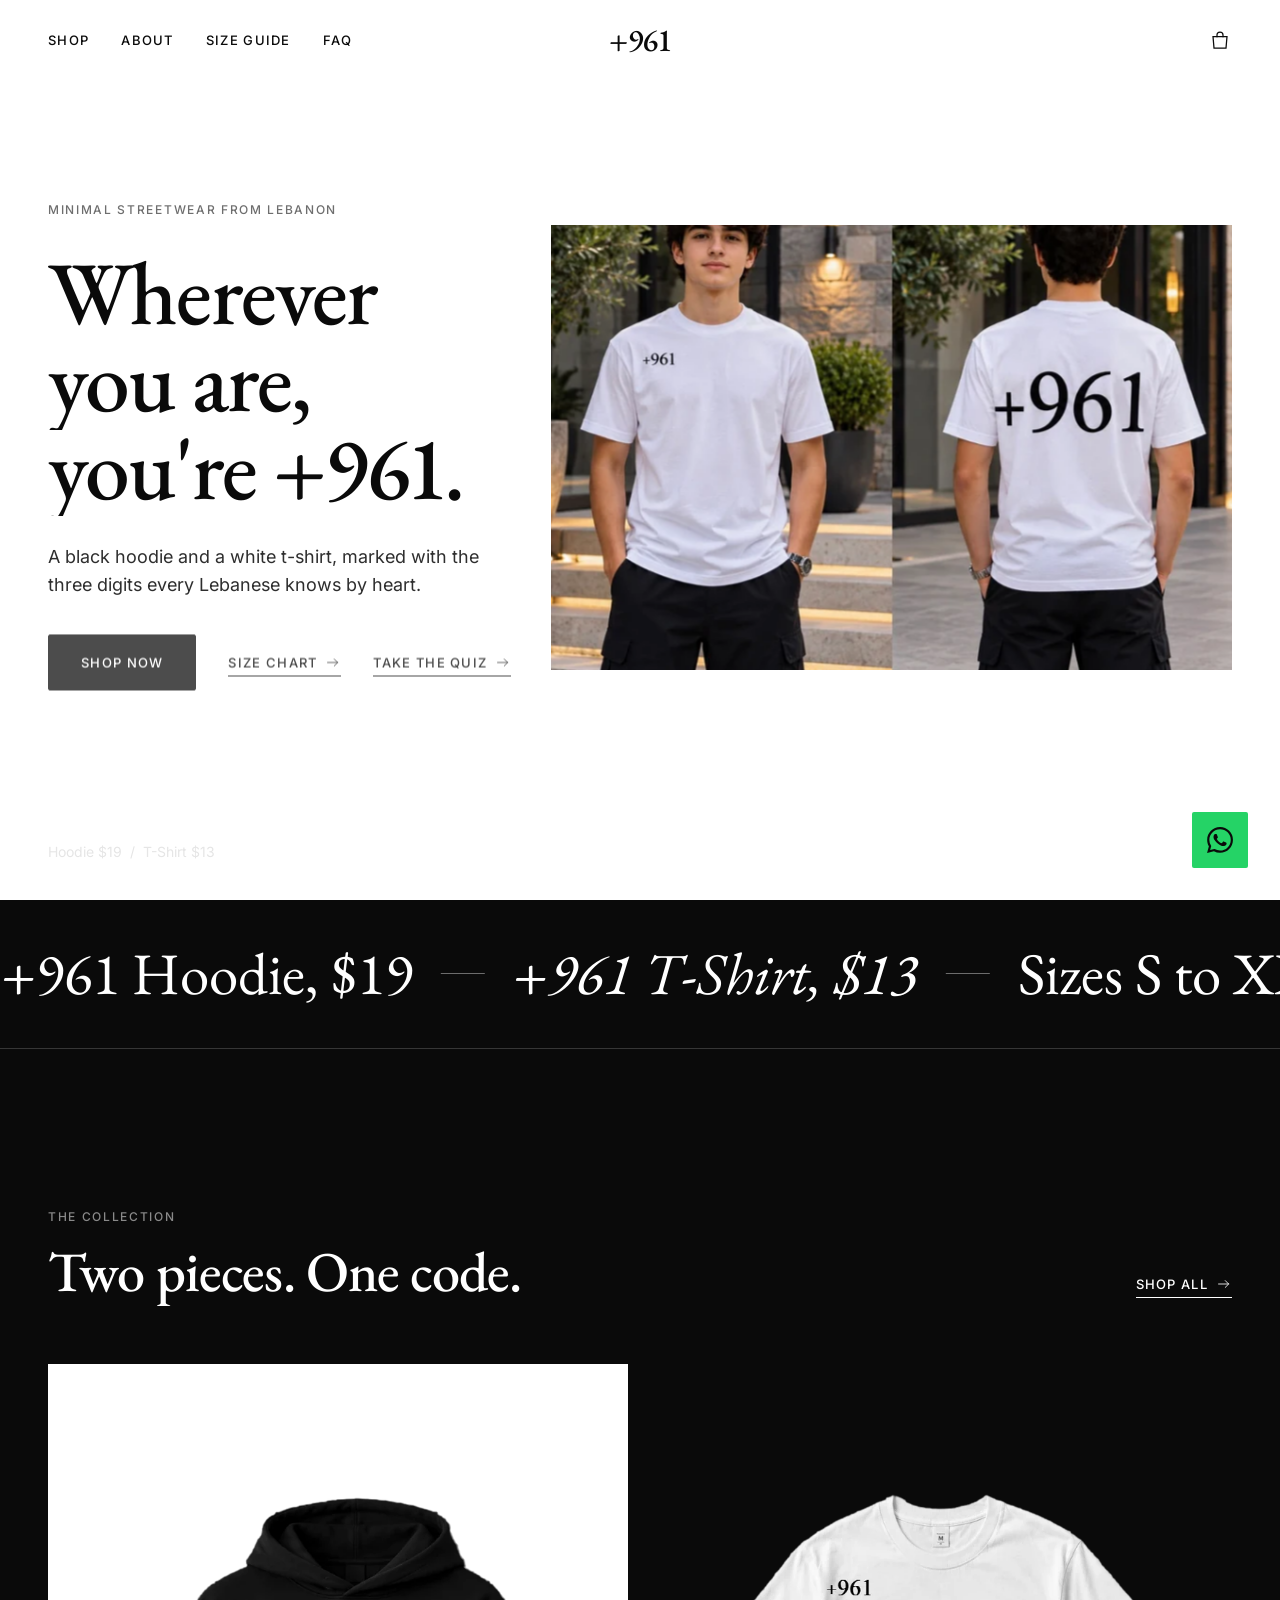
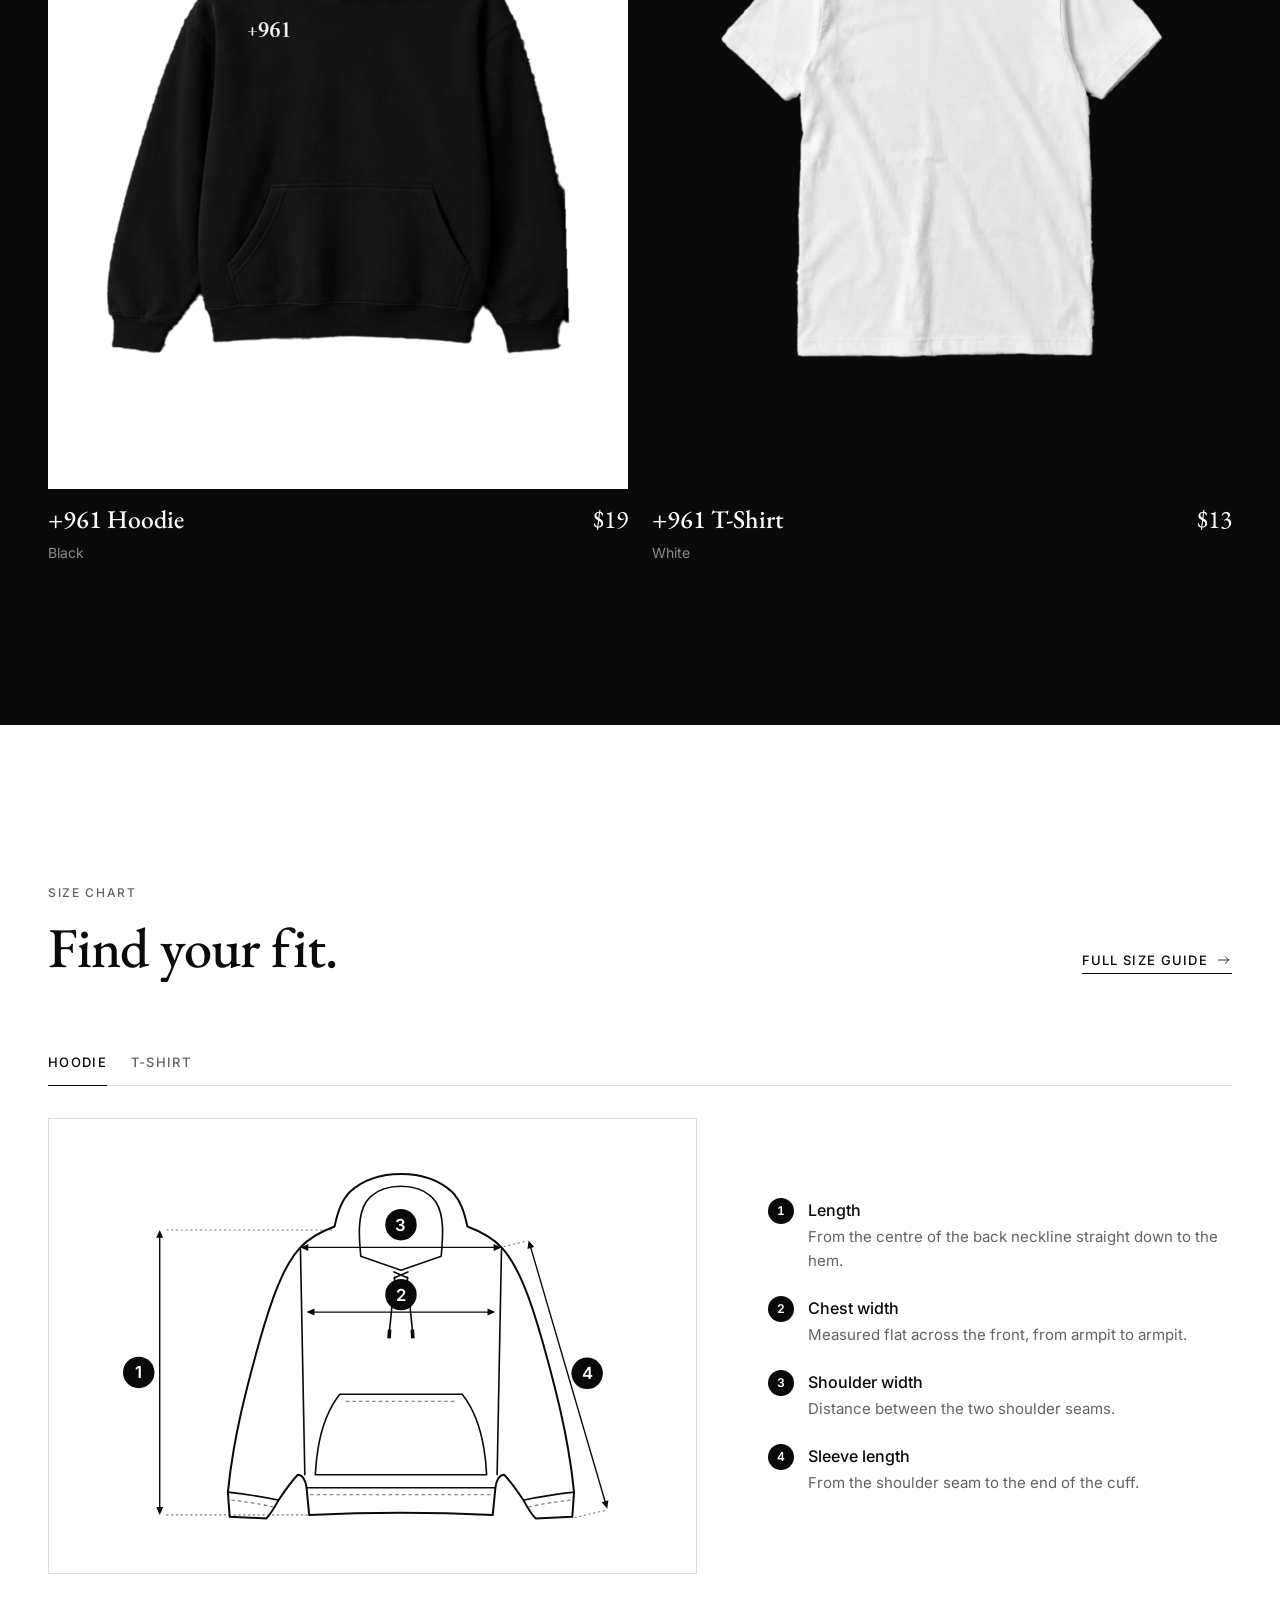
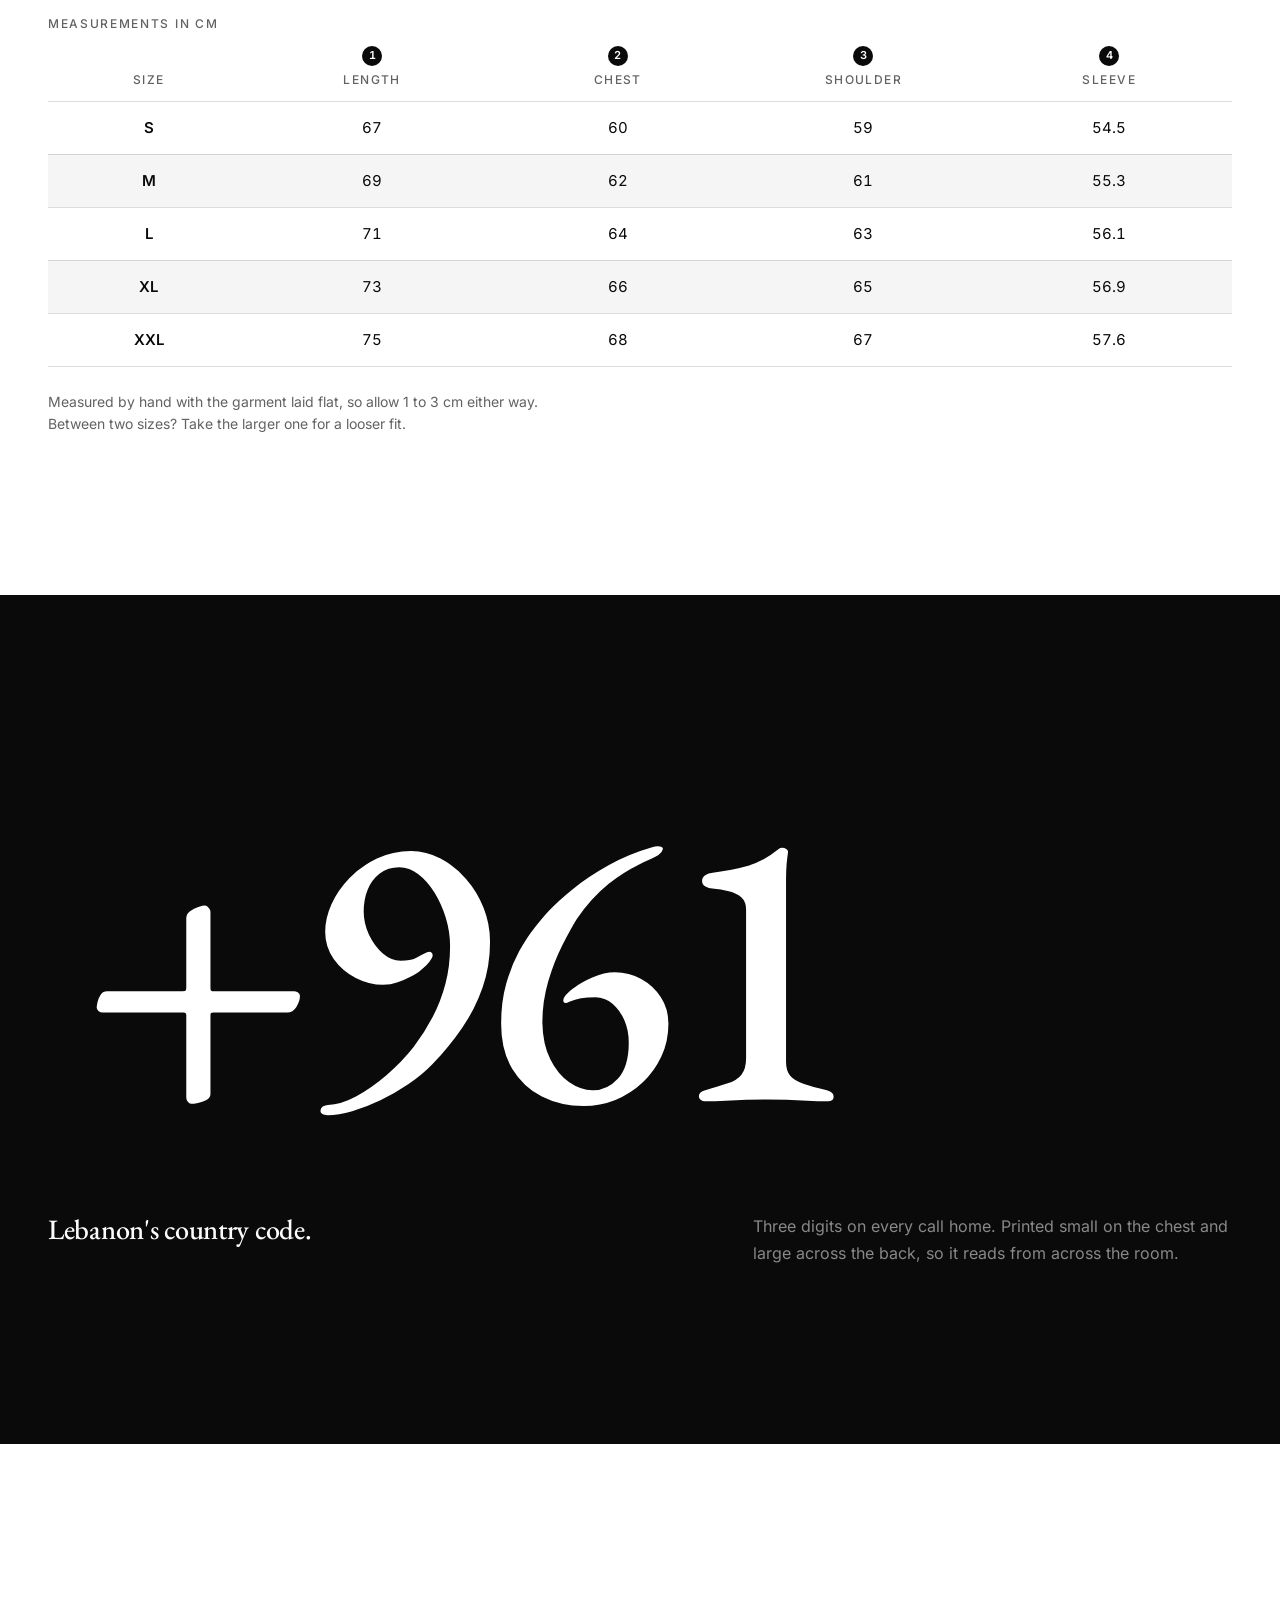
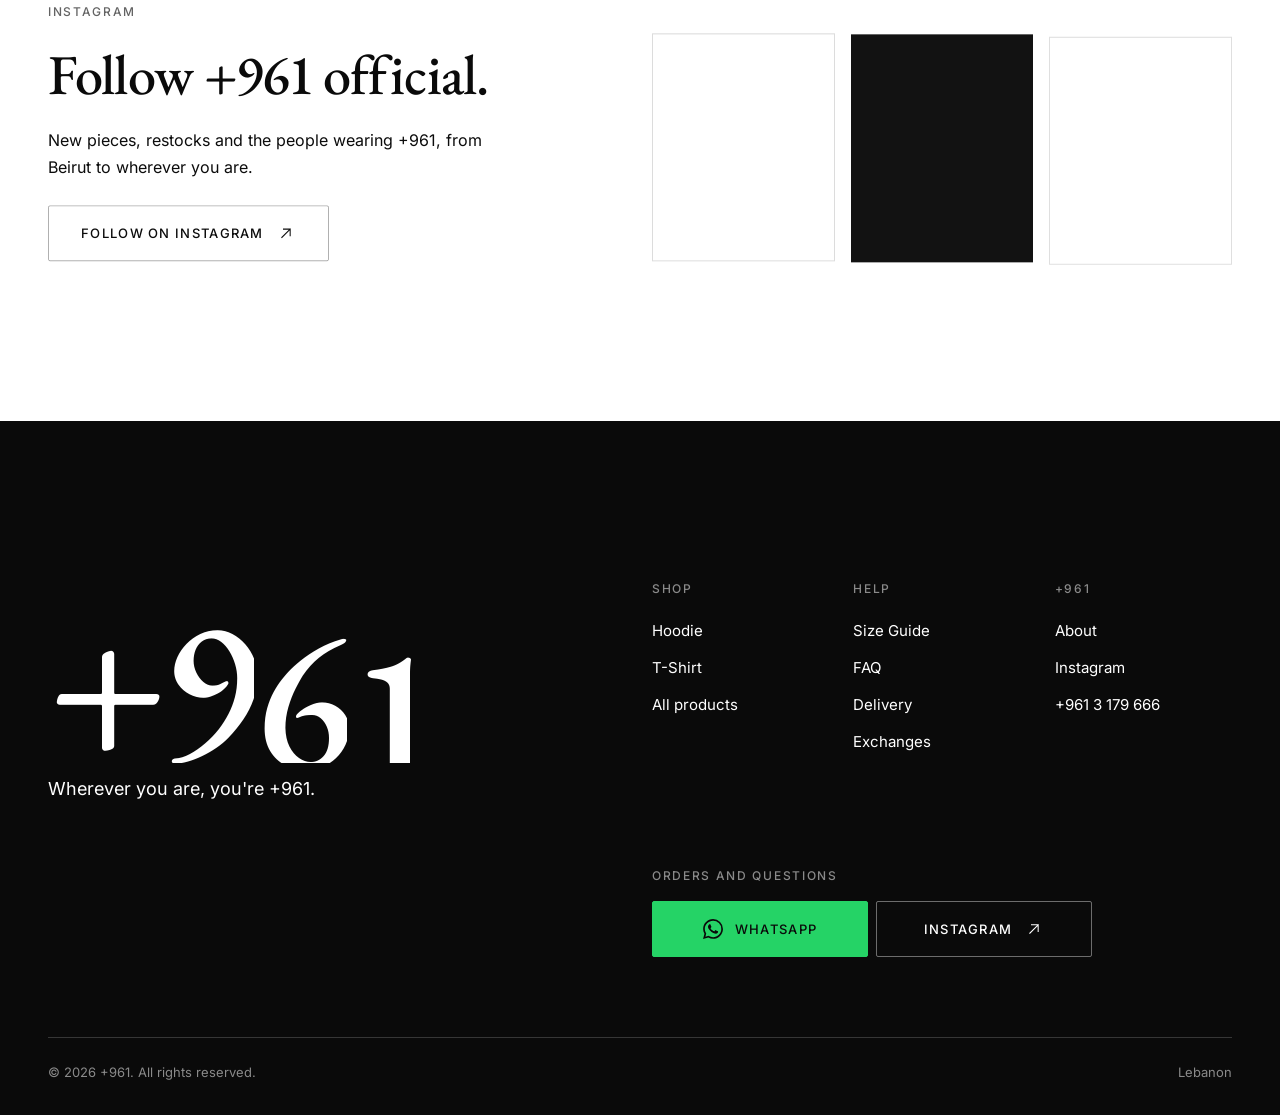
==== commit d1310887: "Show the Whish Money icon at checkout Adds the official Whish app icon next to the Whish Money payme" ====
--- a/index.html
+++ b/index.html
@@ -1,5 +1,5 @@
 <!doctype html>
-<html lang="en" data-page="index" data-template="home" data-build="0c15cdc8">
+<html lang="en" data-page="index" data-template="home" data-build="272bd0b9">
 <head>
   <meta charset="utf-8">
   <meta name="viewport" content="width=device-width, initial-scale=1, viewport-fit=cover">
@@ -22,7 +22,7 @@
   <link rel="apple-touch-icon" href="assets/img/apple-touch-icon.png">
   <link rel="preload" href="assets/fonts/inter-latin-400-normal.woff2" as="font" type="font/woff2" crossorigin>
   <link rel="preload" href="assets/fonts/eb-garamond-latin-500-normal.woff2" as="font" type="font/woff2" crossorigin>
-  <link rel="stylesheet" href="assets/css/site.css?v=30b6d508">
+  <link rel="stylesheet" href="assets/css/site.css?v=77533a0c">
   <style>.is-entering .curtain{animation:curtain-safety 0s 2.5s forwards}@keyframes curtain-safety{to{visibility:hidden}}</style>
   <script>(function(){var d=document.documentElement;d.classList.add('js');try{var c=JSON.parse(localStorage.getItem('961-cart')||'[]');if(Array.isArray(c)&&c.length){d.classList.add('has-bag');d.style.setProperty('--bag-lines',c.length)}}catch(e){}try{if(!window.matchMedia('(prefers-reduced-motion: reduce)').matches&&!localStorage.getItem('961-intro'))d.classList.add('has-intro');if(sessionStorage.getItem('961-nav')){sessionStorage.removeItem('961-nav');d.classList.add('is-entering');}}catch(e){}})();</script>
   <script type="application/ld+json">{"@context":"https://schema.org","@type":"ClothingStore","name":"+961","slogan":"Wherever you are, you're +961.","telephone":"+9613179666","address":{"@type":"PostalAddress","addressCountry":"LB"},"sameAs":["https://www.instagram.com/961o.fficial/"],"currenciesAccepted":"USD","paymentAccepted":"Cash, Whish Money"}</script>
@@ -402,6 +402,6 @@
   <script src="assets/vendor/ScrollTrigger.min.js?v=3.12.5" defer></script>
   <script src="assets/vendor/lenis.min.js?v=1.1.13" defer></script>
   <script src="assets/js/content.js?v=32404138" defer></script>
-  <script src="assets/js/site.js?v=c94c4149" defer></script>
+  <script src="assets/js/site.js?v=70f1e7f8" defer></script>
 </body>
 </html>
--- a/assets/css/site.css
+++ b/assets/css/site.css
@@ -1061,6 +1061,8 @@
 @keyframes billing-in { from { opacity: 0; transform: translateY(-8px); } to { opacity: 1; transform: none; } }
 
 /* Whish Money details */
+.choice__title--logo { display: inline-flex; align-items: center; gap: 10px; }
+.pay-logo { flex: none; width: 24px; height: 24px; margin-block: -2px; }
 .whish { display: grid; gap: var(--s3); padding: var(--s3); border: 1px solid var(--line-strong); border-radius: var(--radius); }
 .whish:not([hidden]) { animation: billing-in var(--t-base) var(--ease) both; }
 .whish__amount { display: flex; justify-content: space-between; align-items: baseline; gap: var(--s2); padding-top: var(--s2); border-top: 1px solid var(--line); font-size: 15px; }
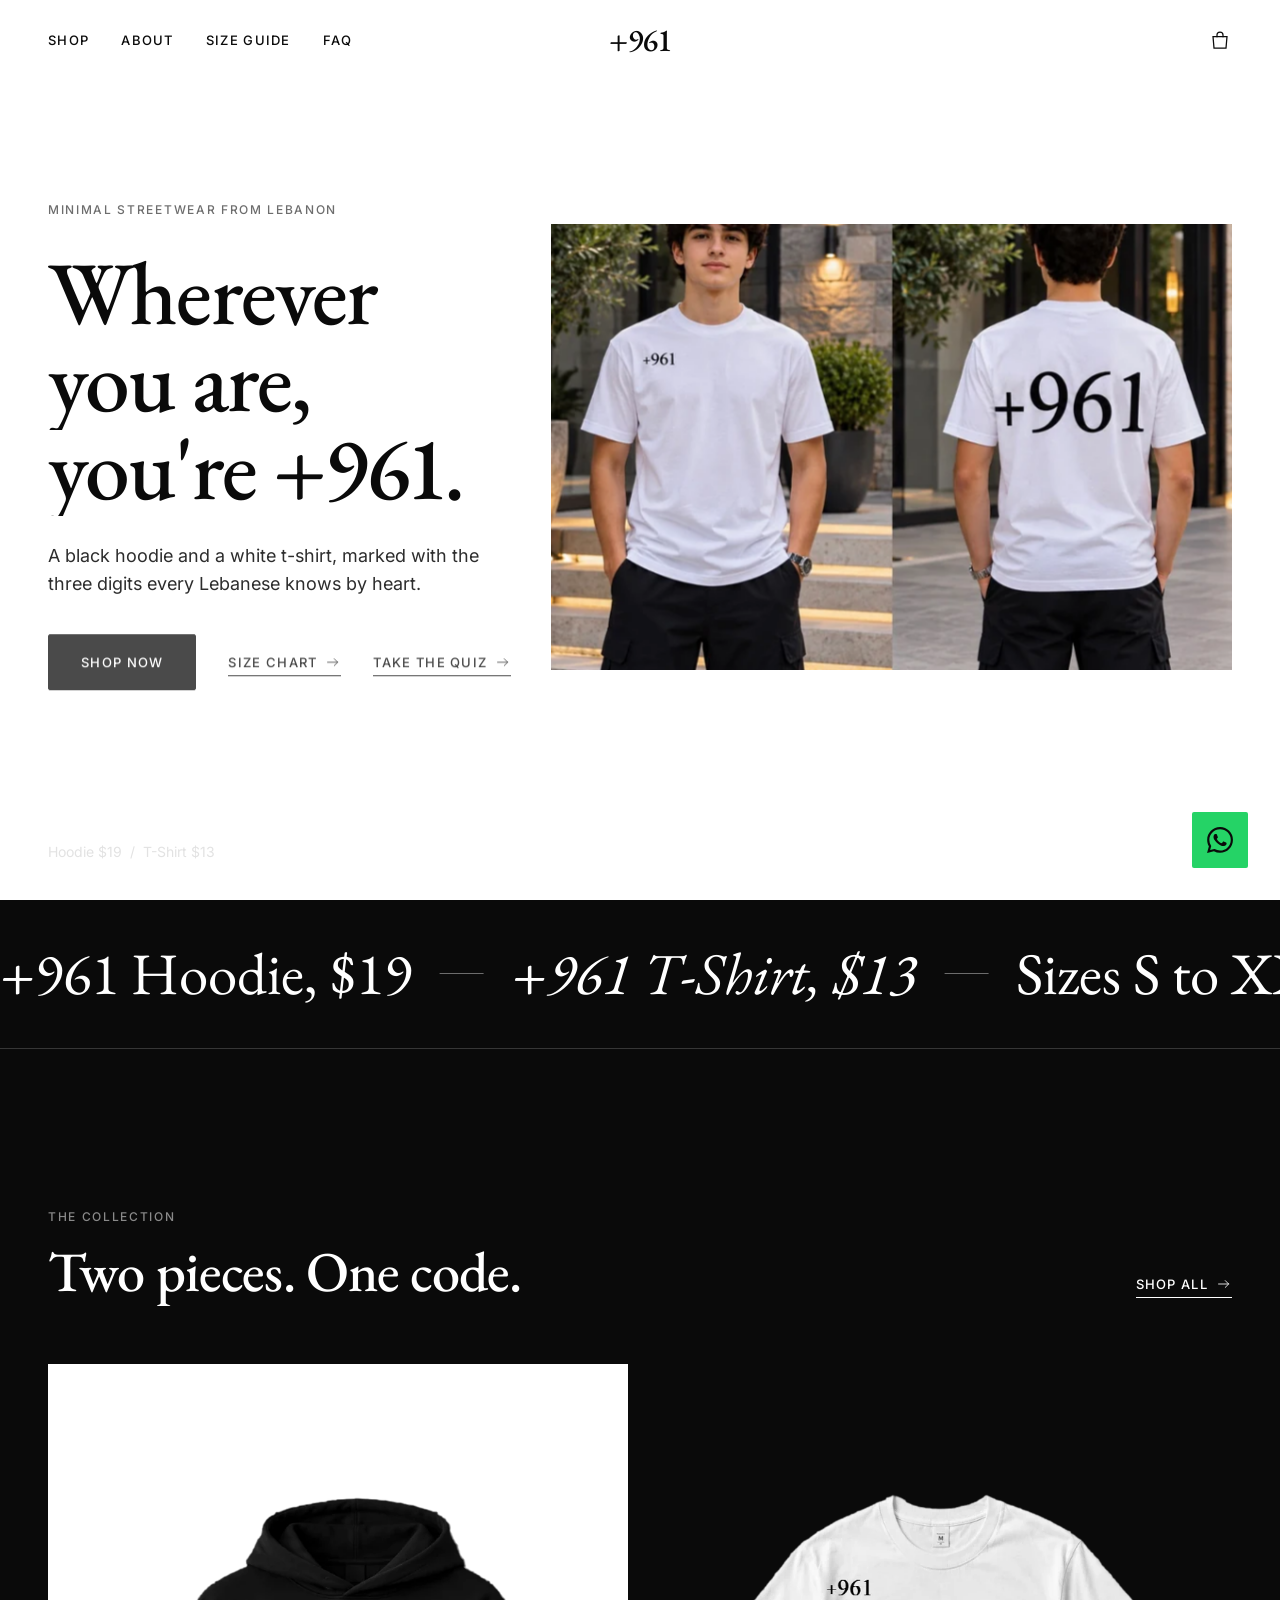
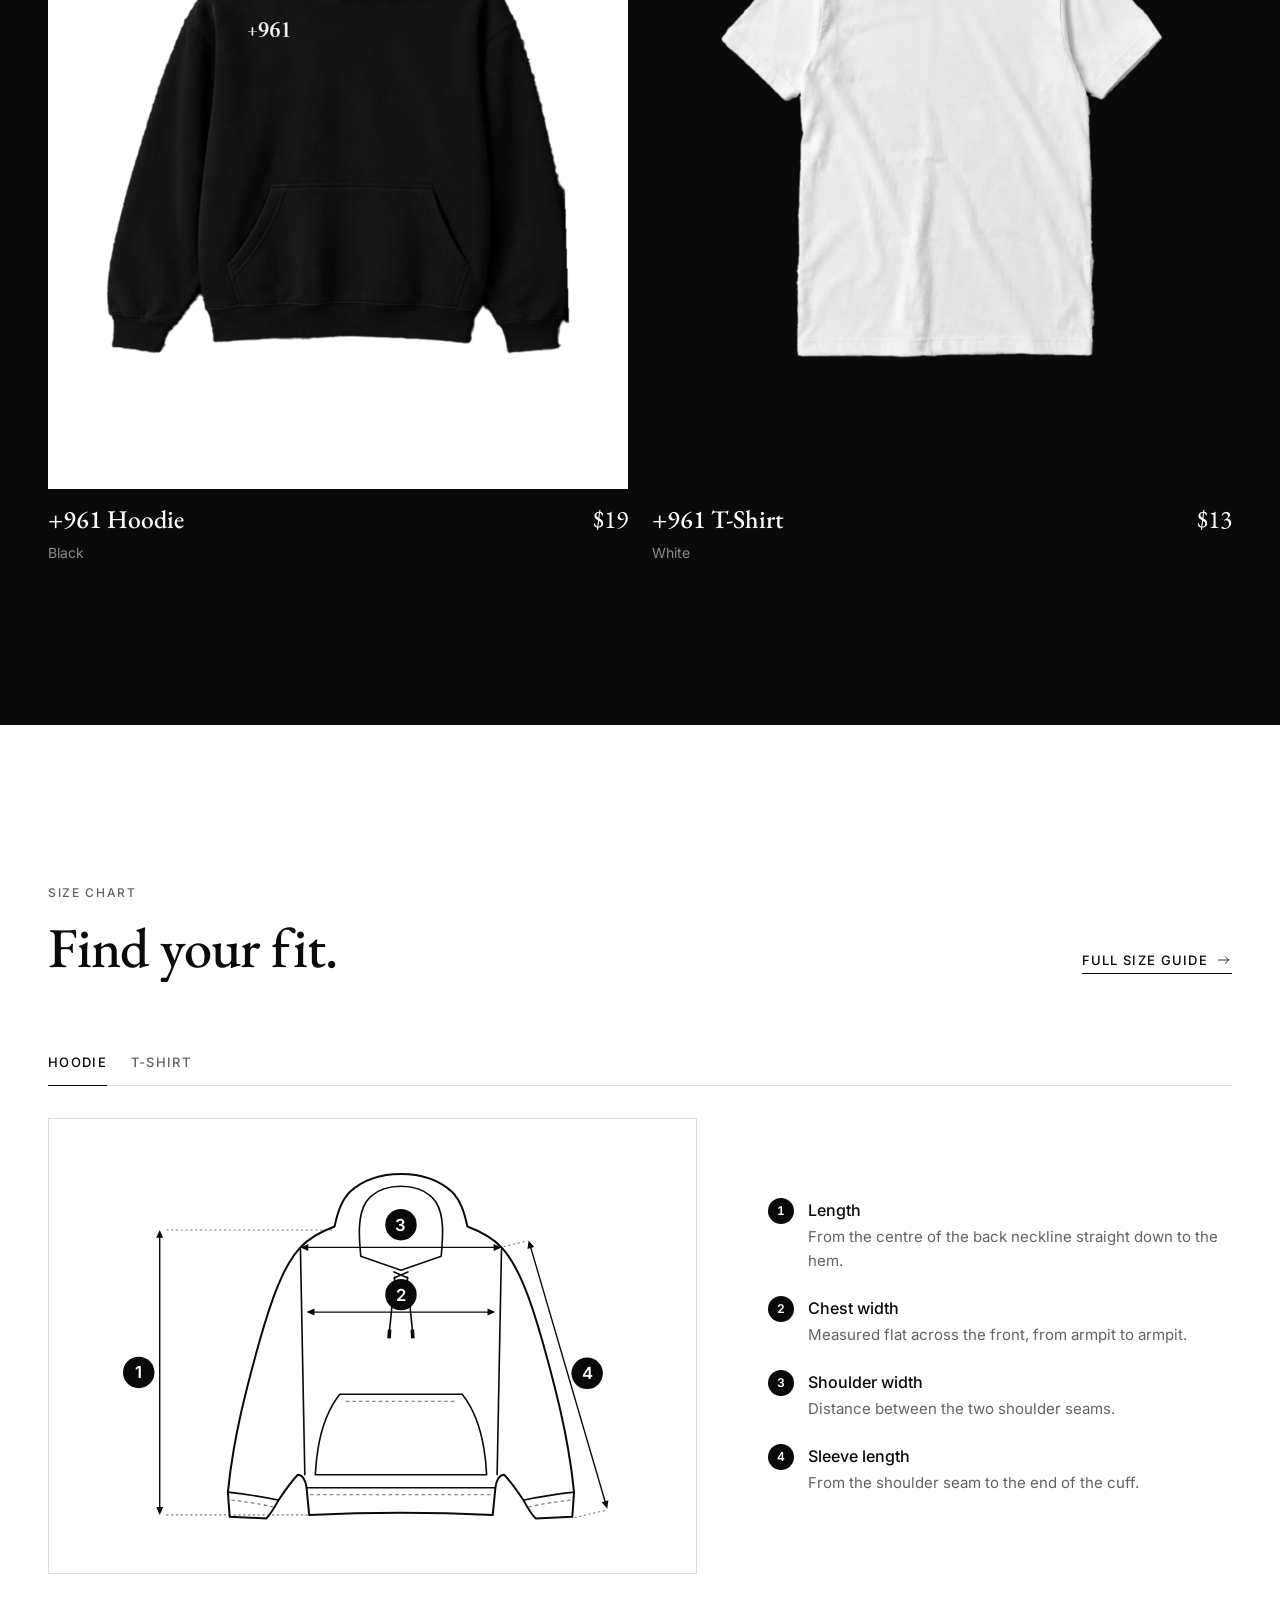
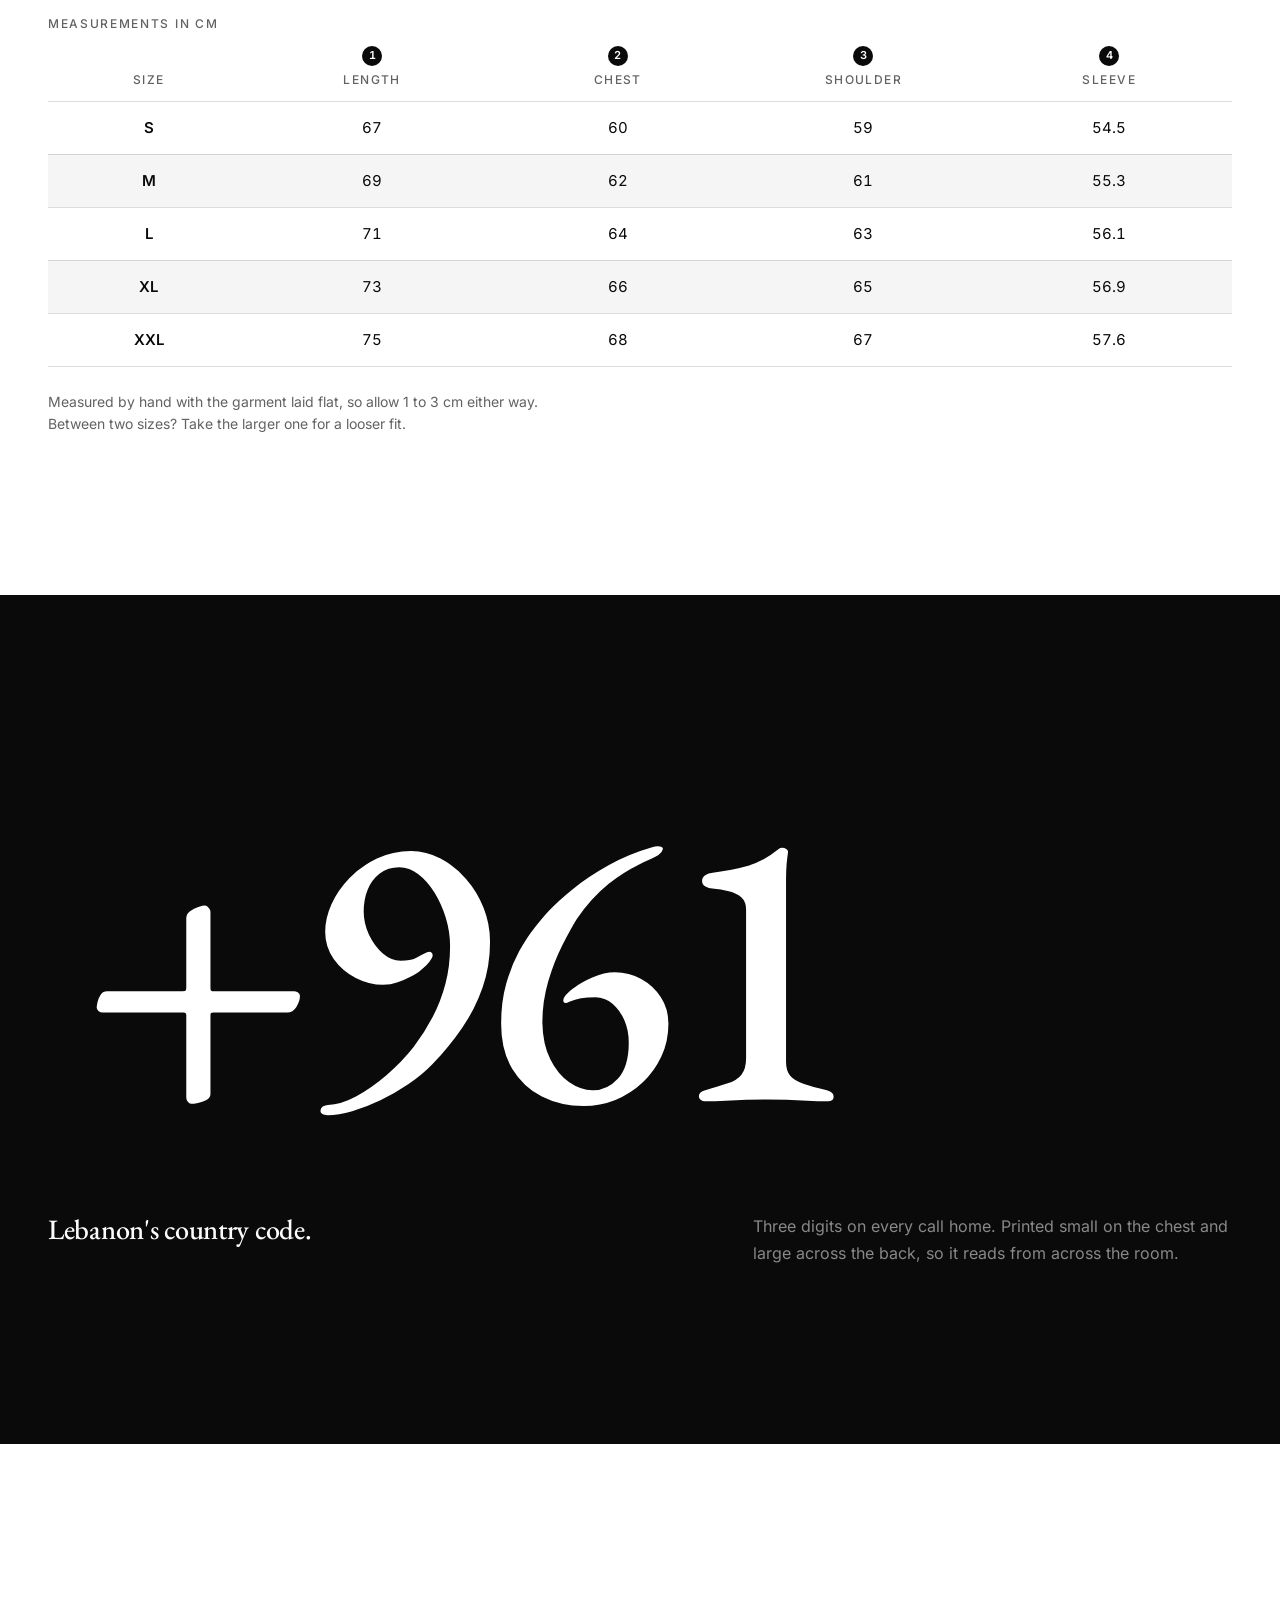
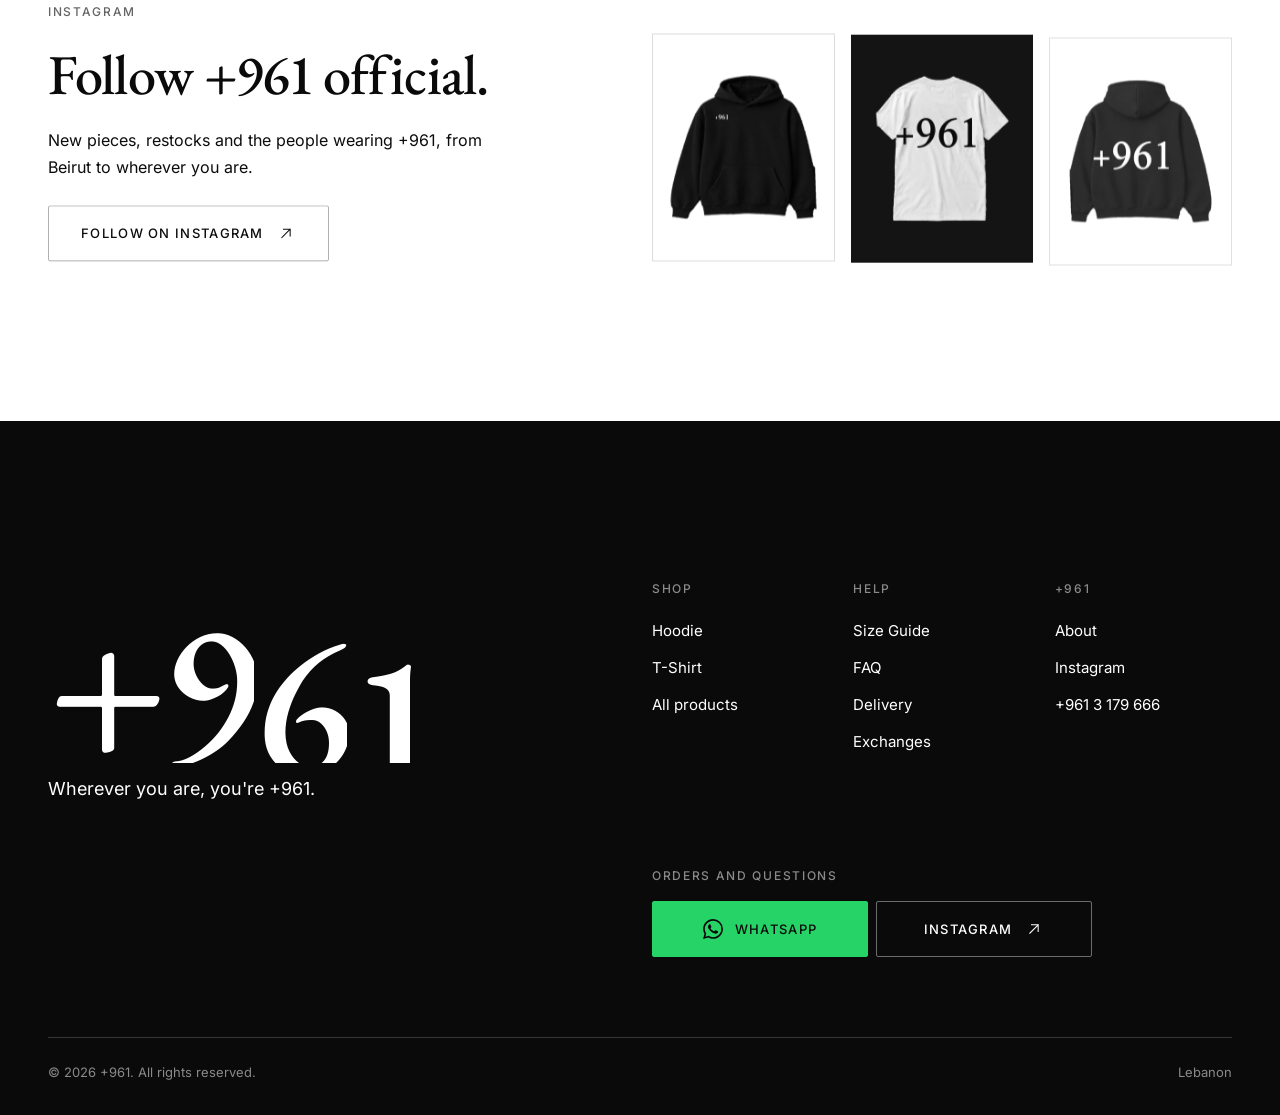
==== commit 1b7ea8a3: "Remove Whish Money from the site Takes out the Whish payment option, its icon, fields, FAQ answer an" ====
--- a/index.html
+++ b/index.html
@@ -1,5 +1,5 @@
 <!doctype html>
-<html lang="en" data-page="index" data-template="home" data-build="272bd0b9">
+<html lang="en" data-page="index" data-template="home" data-build="203791c3">
 <head>
   <meta charset="utf-8">
   <meta name="viewport" content="width=device-width, initial-scale=1, viewport-fit=cover">
@@ -22,10 +22,10 @@
   <link rel="apple-touch-icon" href="assets/img/apple-touch-icon.png">
   <link rel="preload" href="assets/fonts/inter-latin-400-normal.woff2" as="font" type="font/woff2" crossorigin>
   <link rel="preload" href="assets/fonts/eb-garamond-latin-500-normal.woff2" as="font" type="font/woff2" crossorigin>
-  <link rel="stylesheet" href="assets/css/site.css?v=77533a0c">
+  <link rel="stylesheet" href="assets/css/site.css?v=f5add309">
   <style>.is-entering .curtain{animation:curtain-safety 0s 2.5s forwards}@keyframes curtain-safety{to{visibility:hidden}}</style>
   <script>(function(){var d=document.documentElement;d.classList.add('js');try{var c=JSON.parse(localStorage.getItem('961-cart')||'[]');if(Array.isArray(c)&&c.length){d.classList.add('has-bag');d.style.setProperty('--bag-lines',c.length)}}catch(e){}try{if(!window.matchMedia('(prefers-reduced-motion: reduce)').matches&&!localStorage.getItem('961-intro'))d.classList.add('has-intro');if(sessionStorage.getItem('961-nav')){sessionStorage.removeItem('961-nav');d.classList.add('is-entering');}}catch(e){}})();</script>
-  <script type="application/ld+json">{"@context":"https://schema.org","@type":"ClothingStore","name":"+961","slogan":"Wherever you are, you're +961.","telephone":"+9613179666","address":{"@type":"PostalAddress","addressCountry":"LB"},"sameAs":["https://www.instagram.com/961o.fficial/"],"currenciesAccepted":"USD","paymentAccepted":"Cash, Whish Money"}</script>
+  <script type="application/ld+json">{"@context":"https://schema.org","@type":"ClothingStore","name":"+961","slogan":"Wherever you are, you're +961.","telephone":"+9613179666","address":{"@type":"PostalAddress","addressCountry":"LB"},"sameAs":["https://www.instagram.com/961o.fficial/"],"currenciesAccepted":"USD","paymentAccepted":"Cash"}</script>
 </head>
 <body>
 
@@ -402,6 +402,6 @@
   <script src="assets/vendor/ScrollTrigger.min.js?v=3.12.5" defer></script>
   <script src="assets/vendor/lenis.min.js?v=1.1.13" defer></script>
   <script src="assets/js/content.js?v=32404138" defer></script>
-  <script src="assets/js/site.js?v=70f1e7f8" defer></script>
+  <script src="assets/js/site.js?v=27f67e42" defer></script>
 </body>
 </html>
--- a/assets/css/site.css
+++ b/assets/css/site.css
@@ -1059,16 +1059,6 @@
 .billing { display: grid; gap: var(--s3); }
 .billing:not([hidden]) { animation: billing-in var(--t-base) var(--ease) both; }
 @keyframes billing-in { from { opacity: 0; transform: translateY(-8px); } to { opacity: 1; transform: none; } }
-
-/* Whish Money details */
-.choice__title--logo { display: inline-flex; align-items: center; gap: 10px; }
-.pay-logo { flex: none; width: 24px; height: 24px; margin-block: -2px; }
-.whish { display: grid; gap: var(--s3); padding: var(--s3); border: 1px solid var(--line-strong); border-radius: var(--radius); }
-.whish:not([hidden]) { animation: billing-in var(--t-base) var(--ease) both; }
-.whish__amount { display: flex; justify-content: space-between; align-items: baseline; gap: var(--s2); padding-top: var(--s2); border-top: 1px solid var(--line); font-size: 15px; }
-.whish__amount span:first-child { font-weight: 500; }
-.whish__amount span:last-child { font-family: var(--serif); font-size: 28px; line-height: 1; font-variant-numeric: lining-nums tabular-nums; }
-@media (max-width: 359px) { .whish { padding: var(--s2); } }
 
 /* ---------- main photo on the home page ---------- */
 .hero__media { height: auto; max-height: none; align-items: center; }
